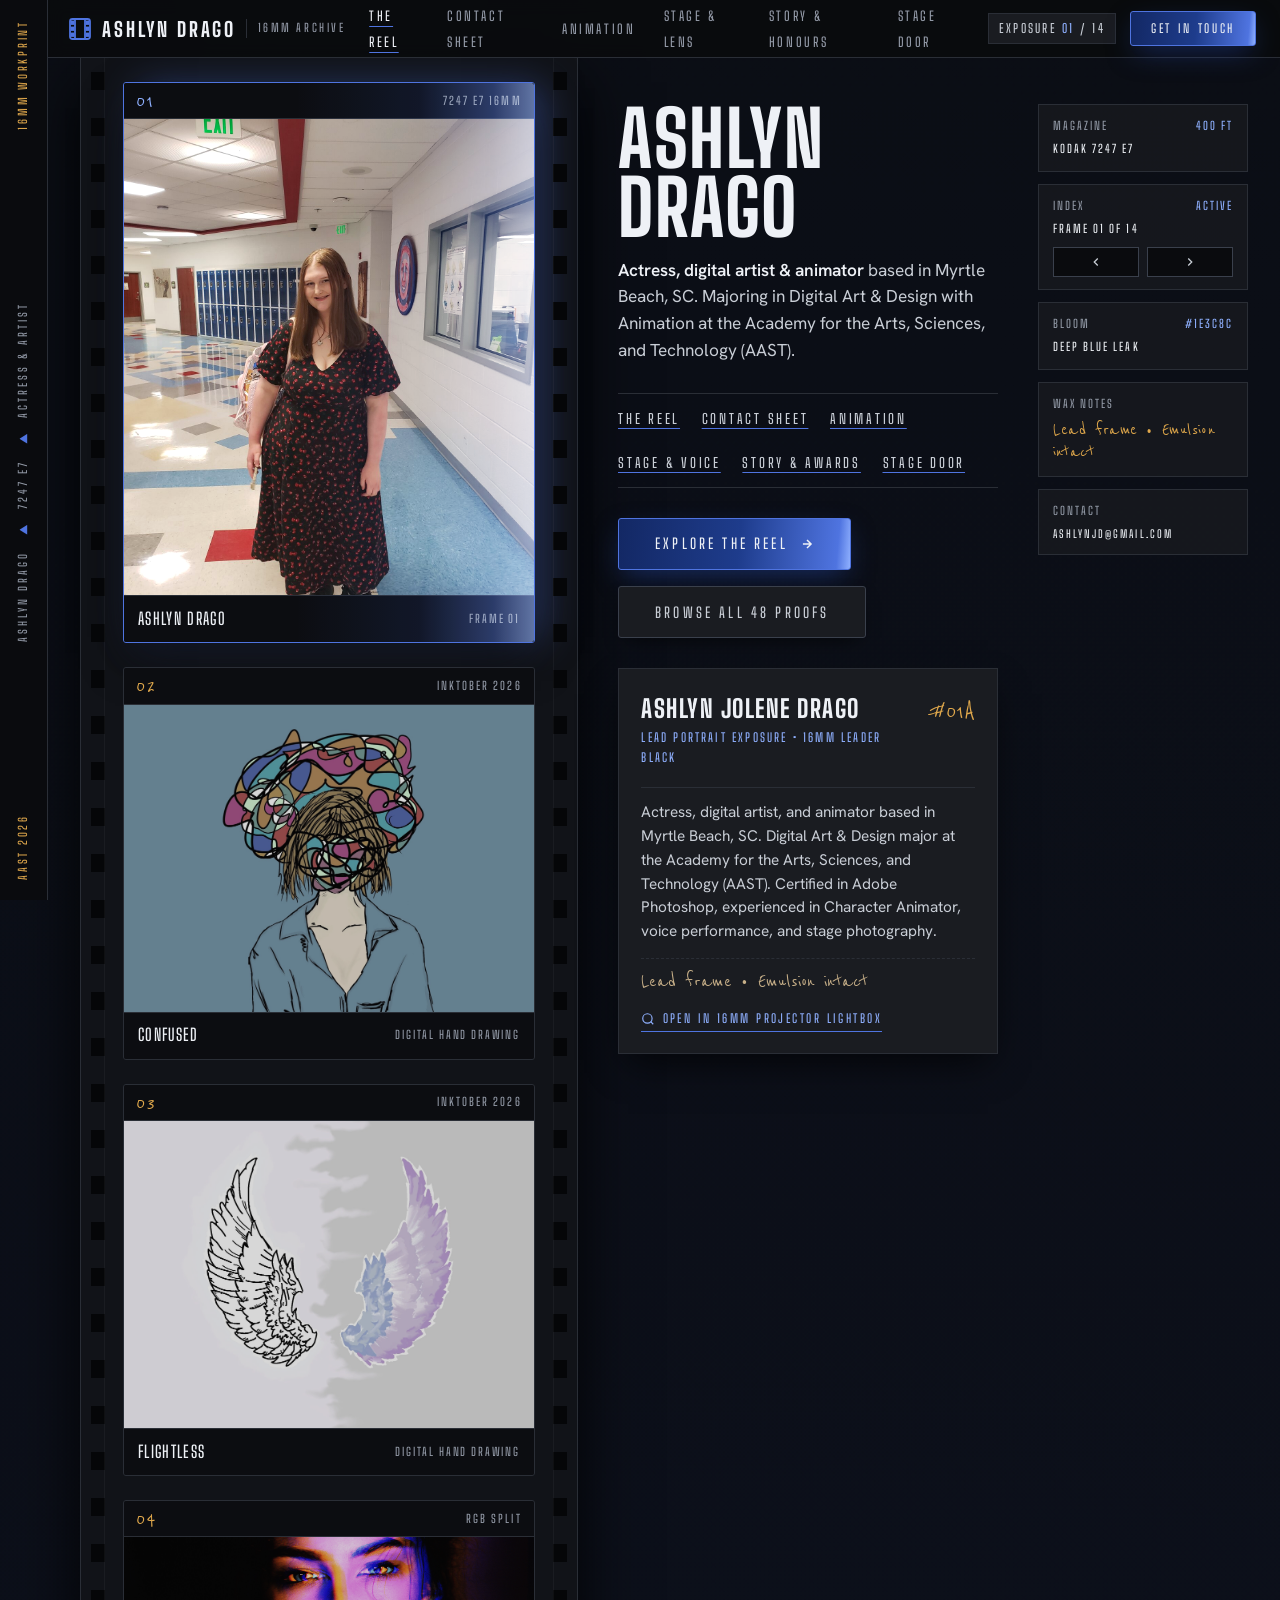
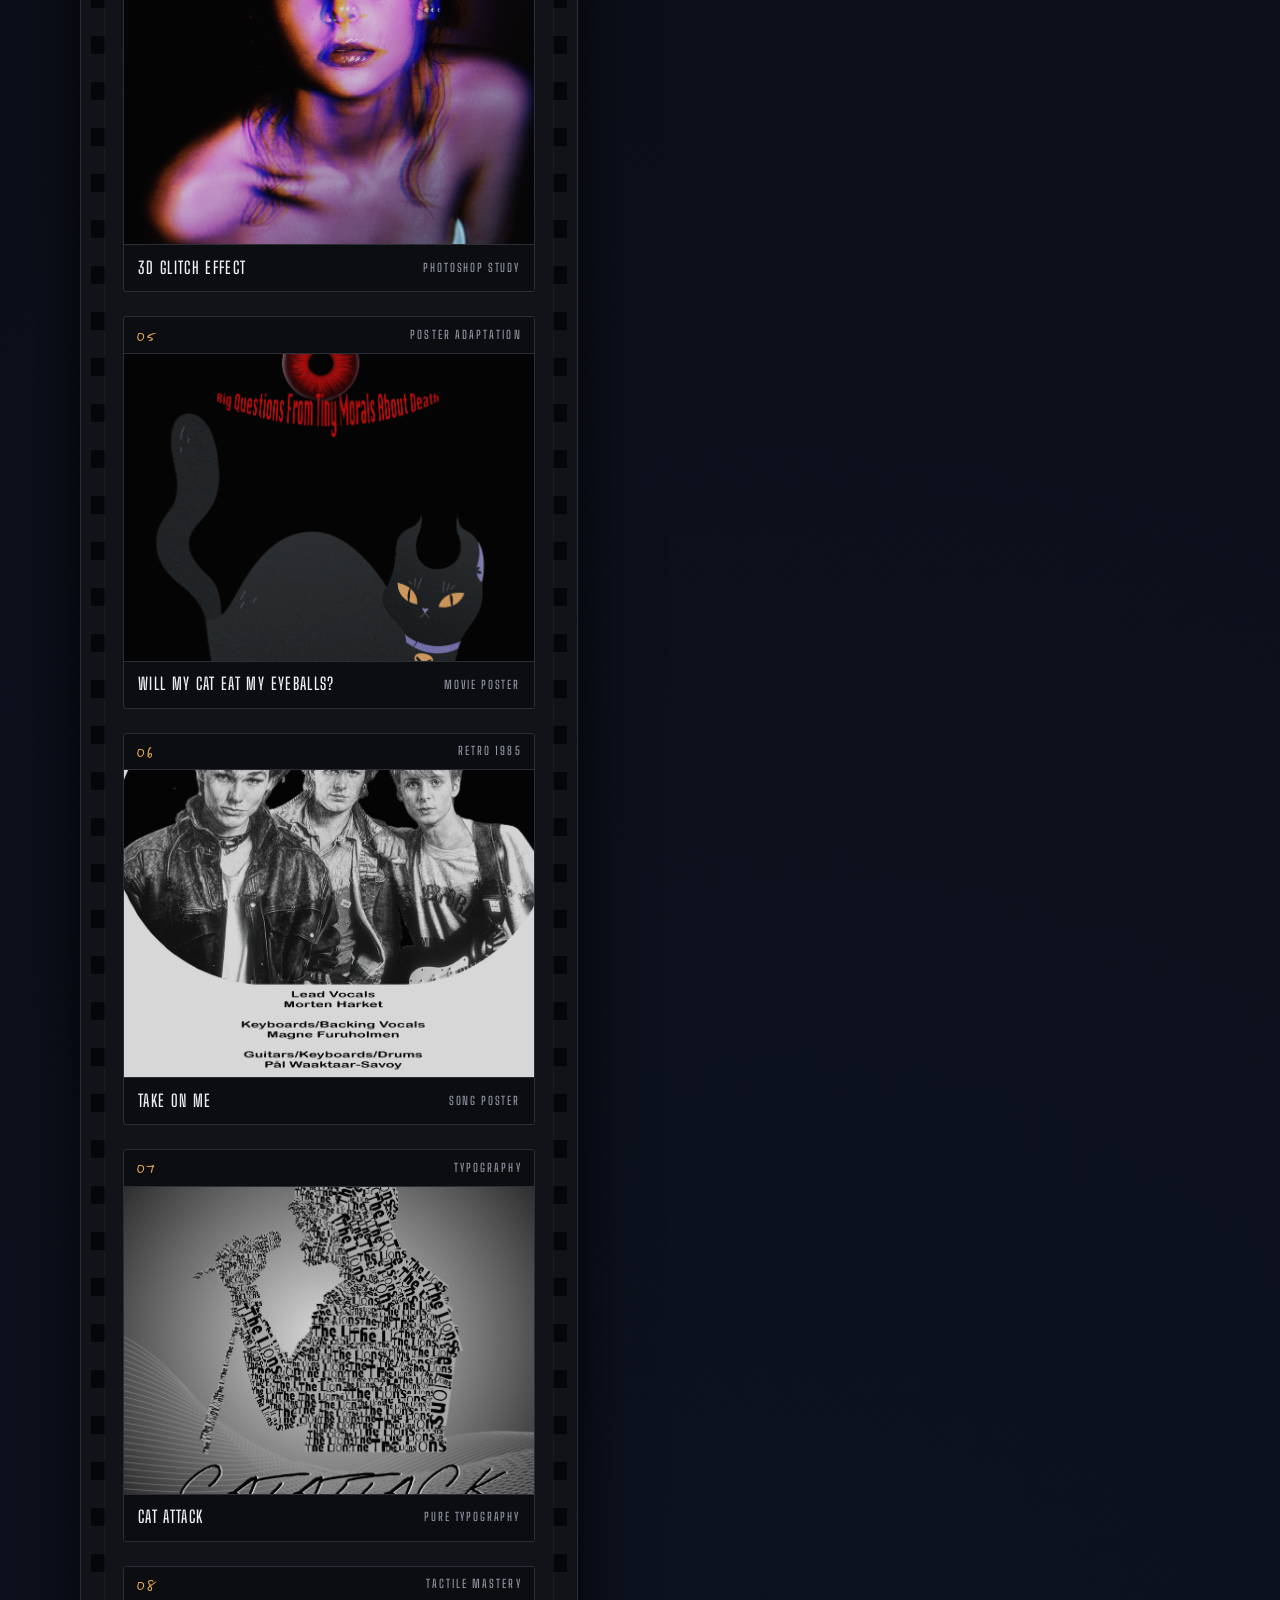
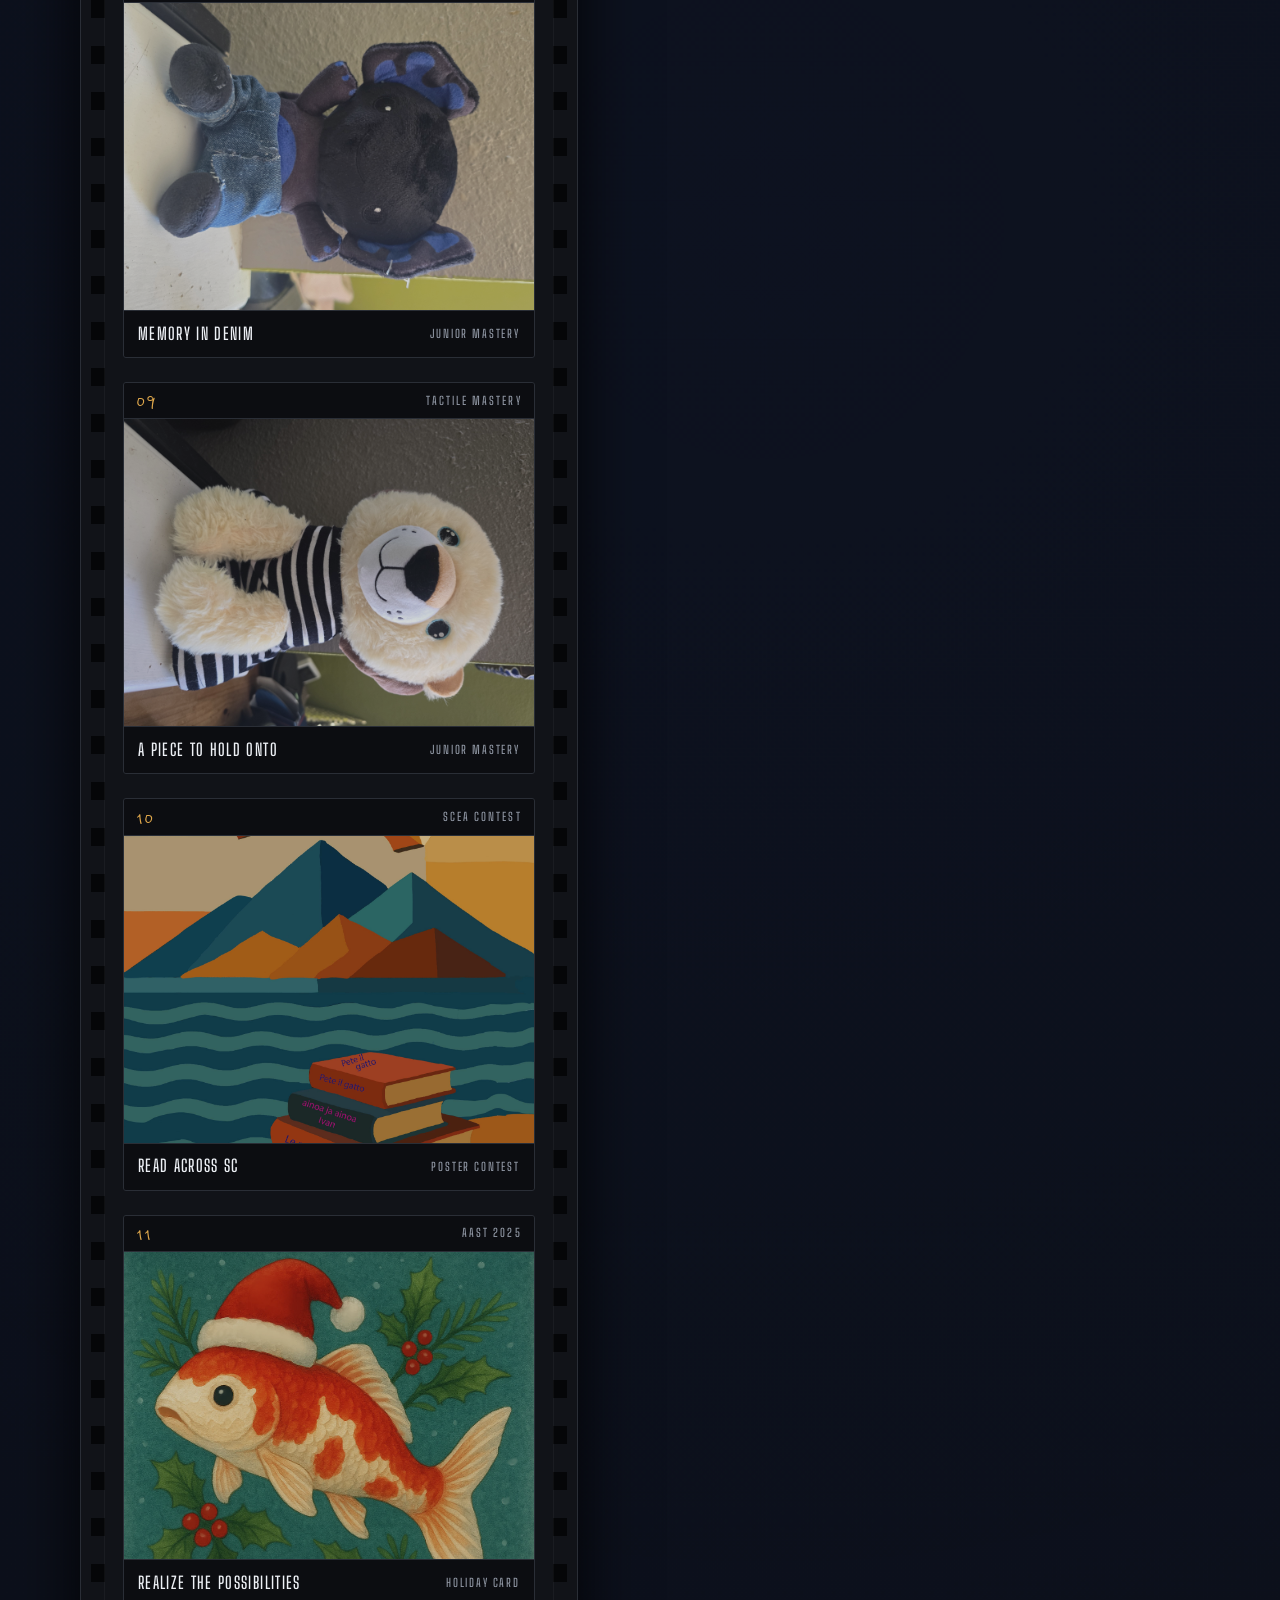
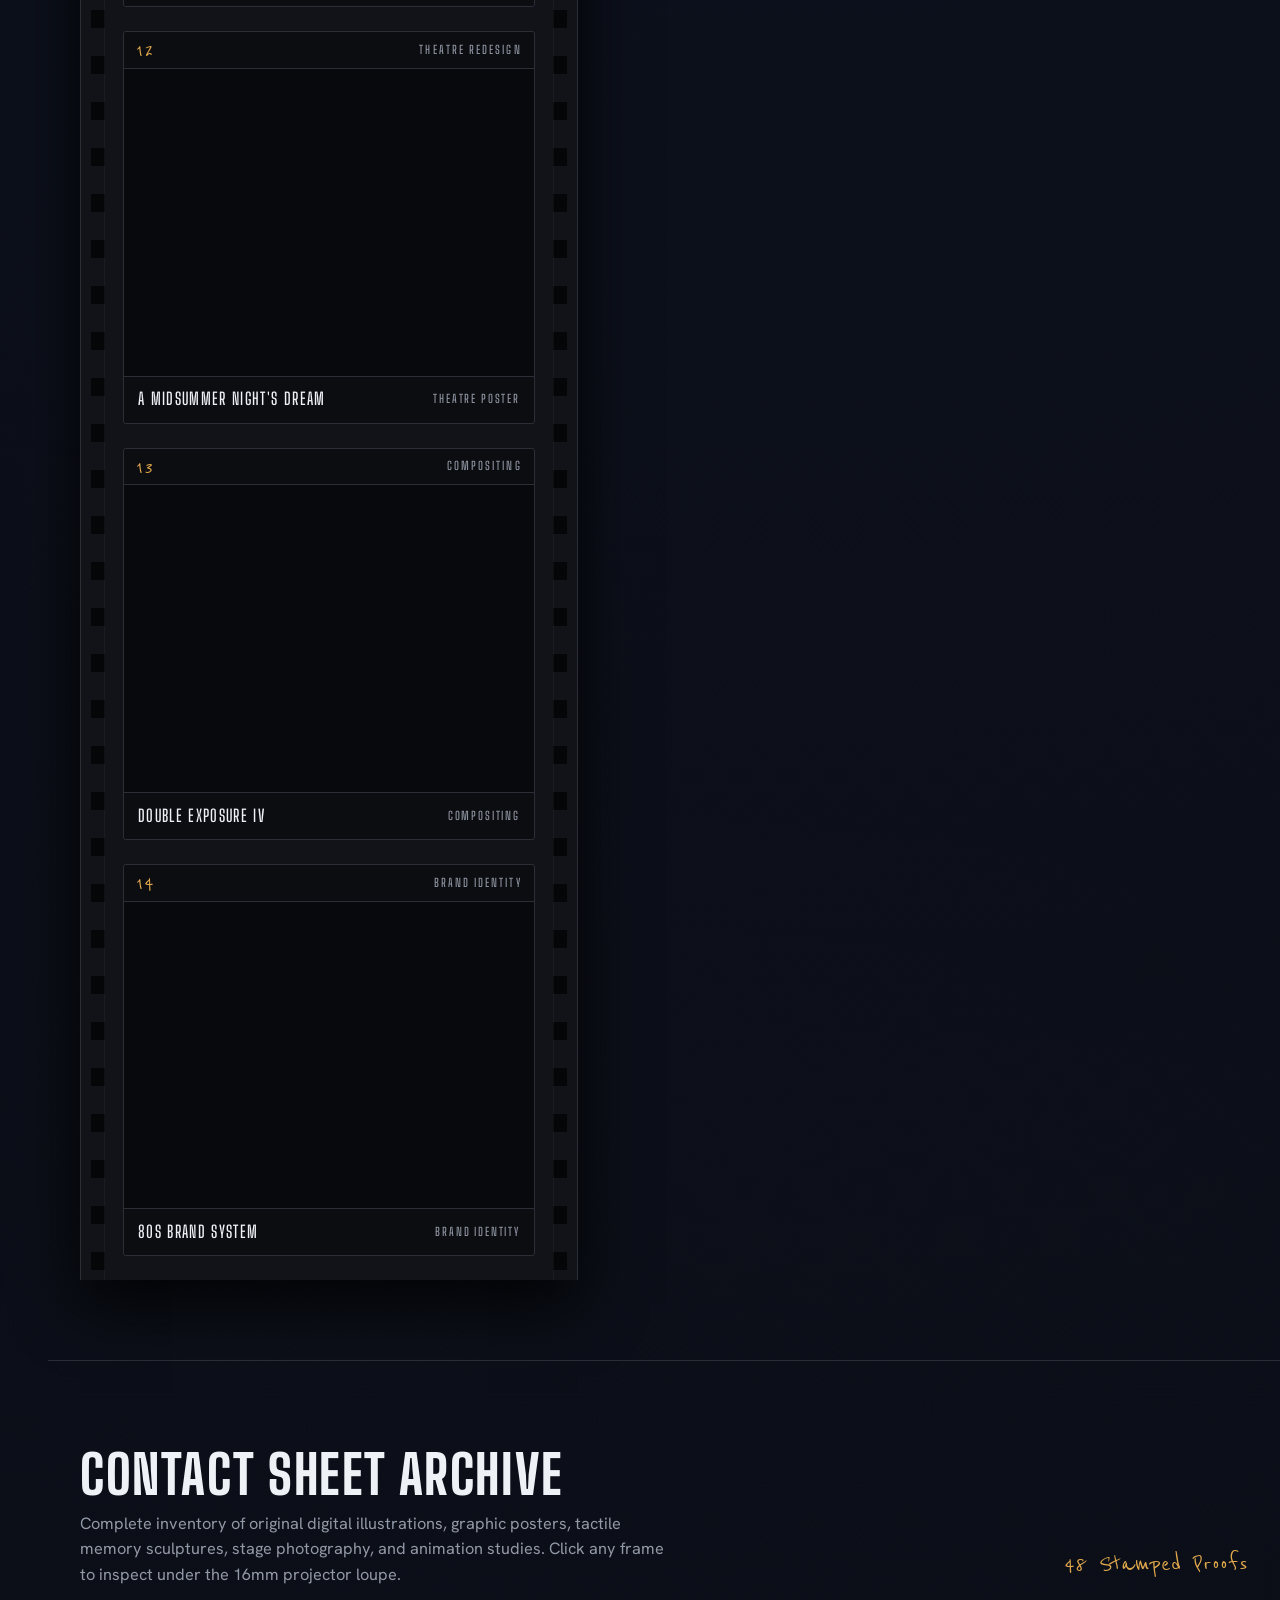
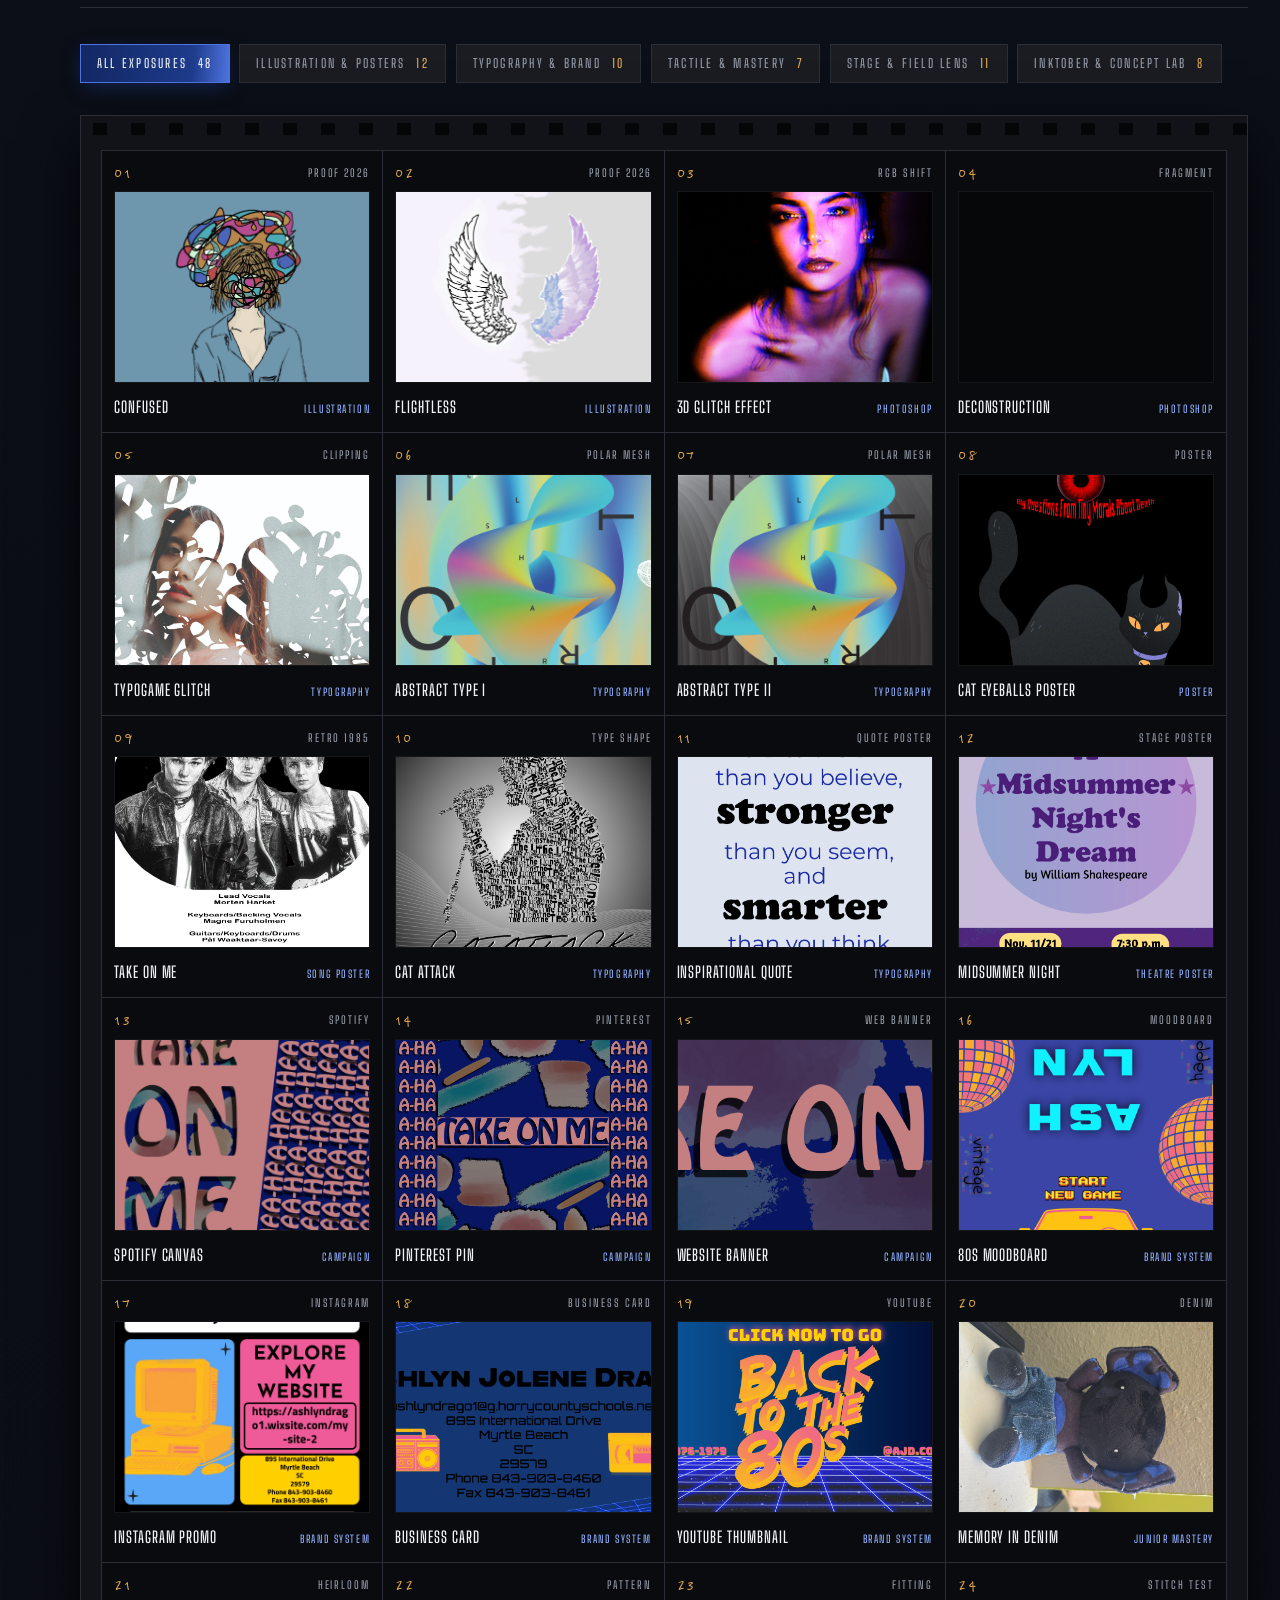
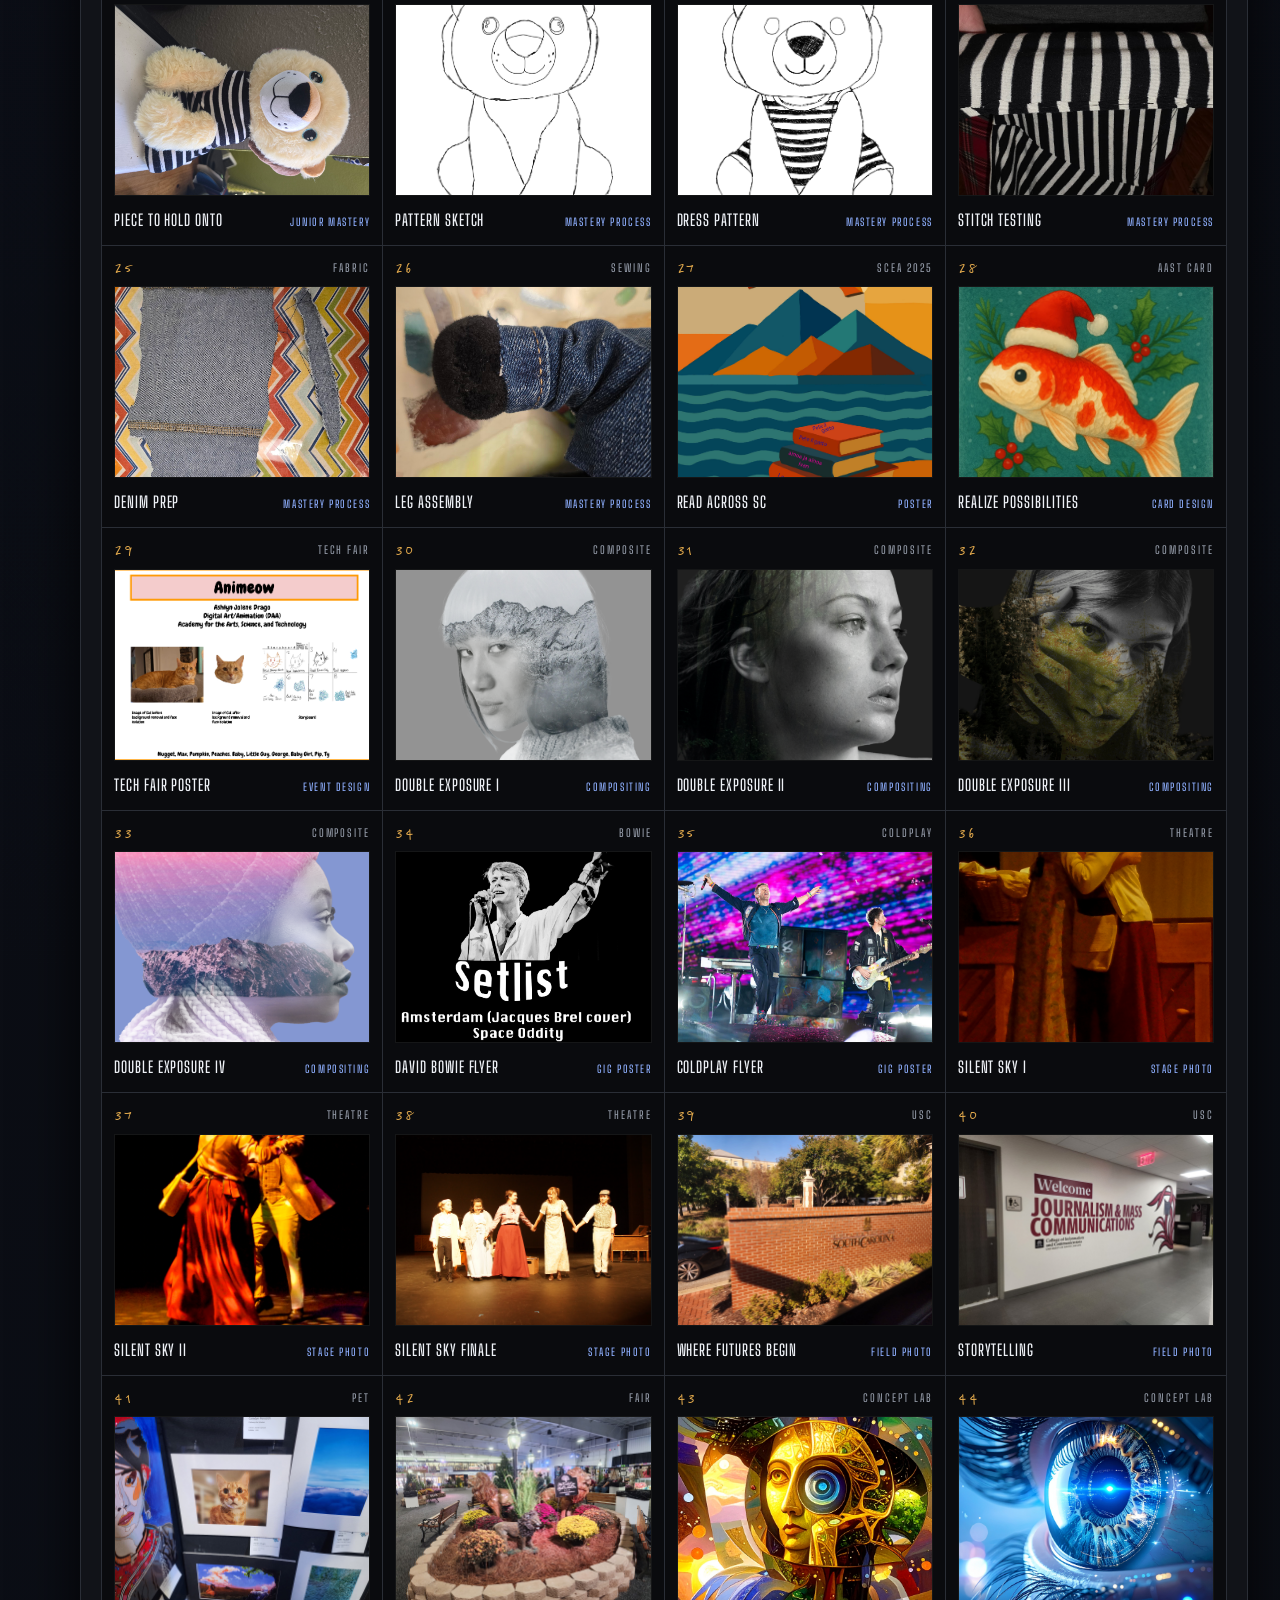
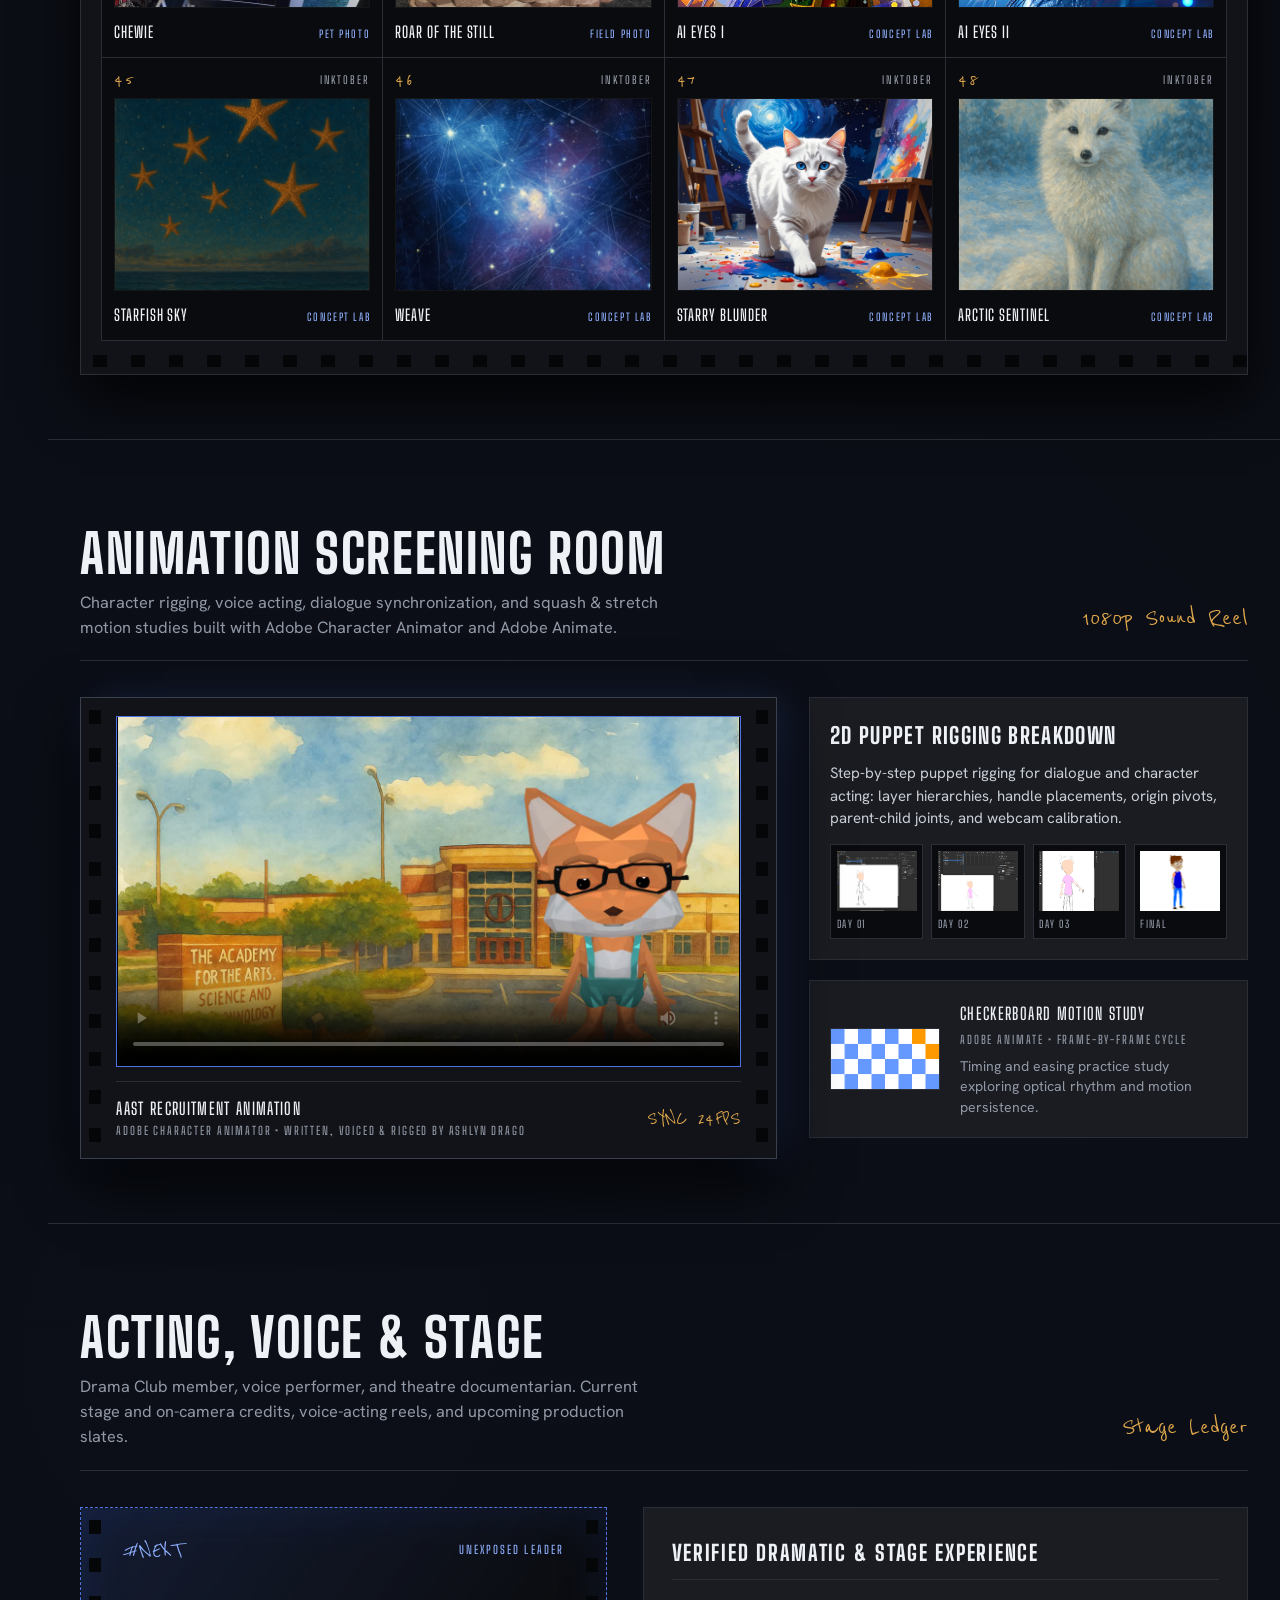
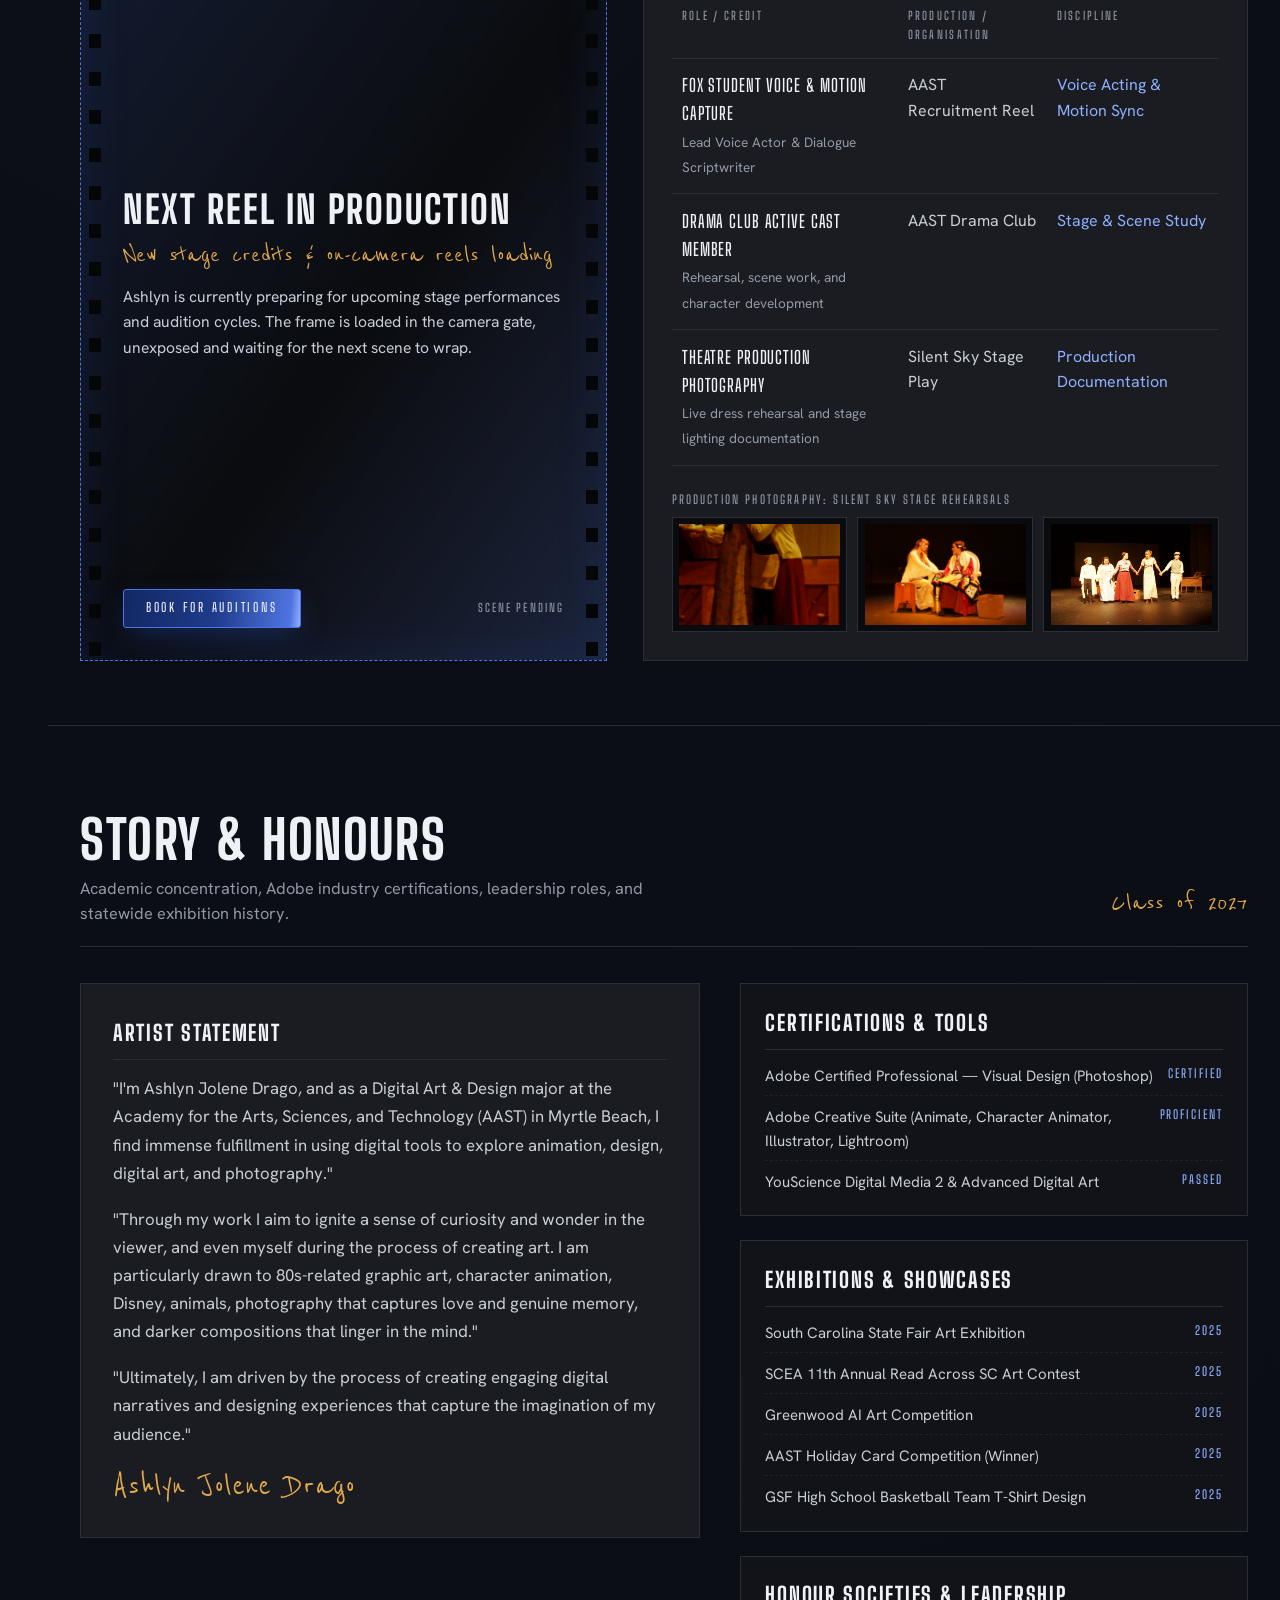
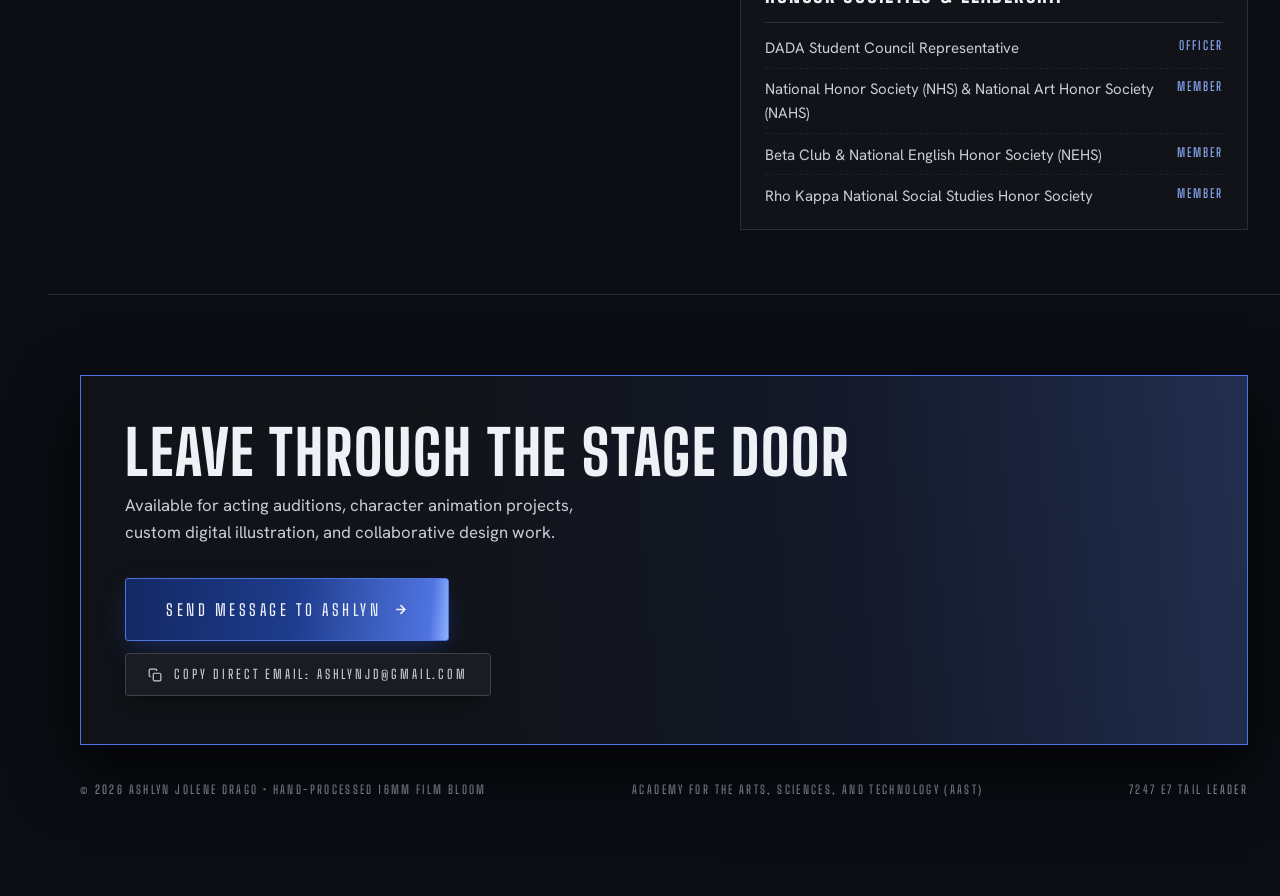
==== index.html @ b69bfaf8 "feat: complete 16mm hand-processed portfolio for Ashlyn Drago with all original artwork" ====
<!DOCTYPE html>
<html lang="en">
<head>
  <meta charset="UTF-8">
  <meta name="viewport" content="width=device-width, initial-scale=1.0">
  <title>Ashlyn Drago — Actress & Digital Artist</title>
  <meta name="description" content="Official portfolio of Ashlyn Jolene Drago: Actress, digital artist, and animator based in Myrtle Beach, SC. Featuring 16mm hand-processed workprint, original illustrations, graphic design, and animation reels.">
  <link rel="stylesheet" href="styles.css">
</head>
<body>
  <!-- Fixed Left Stamped Edge-Code Rail -->
  <aside class="edge-code-rail" aria-hidden="true">
    <div class="edge-code-mark">16MM WORKPRINT</div>
    <div class="edge-code-stream">
      <span>ASHLYN DRAGO</span>
      <svg class="edge-code-triangle" viewBox="0 0 8 10" fill="currentColor"><polygon points="0,0 8,5 0,10"/></svg>
      <span>7247 E7</span>
      <svg class="edge-code-triangle" viewBox="0 0 8 10" fill="currentColor"><polygon points="0,0 8,5 0,10"/></svg>
      <span>ACTRESS & ARTIST</span>
    </div>
    <div class="edge-code-mark">AAST 2026</div>
  </aside>

  <!-- Sticky Top Film Leader Bar -->
  <header class="top-leader">
    <a href="#reel" class="brand-stamp">
      <svg class="brand-stamp-icon" viewBox="0 0 24 24" fill="none" stroke="currentColor" stroke-width="1.8">
        <rect x="2" y="2" width="20" height="20" rx="2.5"></rect>
        <line x1="7" y1="2" x2="7" y2="22"></line>
        <line x1="17" y1="2" x2="17" y2="22"></line>
        <rect x="3.5" y="4.5" width="2" height="2.5" fill="currentColor"></rect>
        <rect x="3.5" y="10.5" width="2" height="2.5" fill="currentColor"></rect>
        <rect x="3.5" y="16.5" width="2" height="2.5" fill="currentColor"></rect>
        <rect x="18.5" y="4.5" width="2" height="2.5" fill="currentColor"></rect>
        <rect x="18.5" y="10.5" width="2" height="2.5" fill="currentColor"></rect>
        <rect x="18.5" y="16.5" width="2" height="2.5" fill="currentColor"></rect>
      </svg>
      <span class="brand-stamp-text">ASHLYN DRAGO</span>
      <span class="brand-stamp-sub">16MM ARCHIVE</span>
    </a>

    <nav aria-label="Workprint Navigation">
      <ul class="leader-nav">
        <li><a href="#reel" class="is-current">The Reel</a></li>
        <li><a href="#contact-sheet">Contact Sheet</a></li>
        <li><a href="#animation">Animation</a></li>
        <li><a href="#acting">Stage & Lens</a></li>
        <li><a href="#about">Story & Honours</a></li>
        <li><a href="#stage-door">Stage Door</a></li>
      </ul>
    </nav>

    <div class="leader-counter-cluster">
      <div class="live-frame-readout">
        EXPOSURE <strong id="live-frame-num">01</strong> / <span id="live-frame-total">14</span>
      </div>
      <a href="#stage-door" class="strip-btn" style="padding: 0.45rem 1.25rem; font-size: 0.76rem;">Get in touch</a>
    </div>
  </header>

  <main class="workprint-shell">
    <!-- SECTION 1: THE REEL (First Viewport & Continuous Vertical 16mm Film Strip) -->
    <section id="reel" class="reel-stage" aria-label="The Reel: Vertical 16mm Film Strip">
      <!-- 16mm Film Strip Column (Continuous Vertical Sprocket Strip) -->
      <div class="film-strip-column">
        <!-- FRAME 01: Hero Portrait (Ashlyn Jolene Drago) -->
        <article class="film-frame is-active film-frame--portrait" data-frame-index="0" data-lightbox-item
          data-frame-code="#01A"
          data-title="Ashlyn Jolene Drago"
          data-medium="Lead Portrait Exposure • 16mm Leader Black"
          data-story="Actress, digital artist, and animator based in Myrtle Beach, SC. Digital Art & Design major at the Academy for the Arts, Sciences, and Technology (AAST). Certified in Adobe Photoshop, experienced in Character Animator, voice performance, and stage photography."
          data-wax="Lead frame • Emulsion intact"
          data-full-src="assets/img/ashlyn.jpg"
          tabindex="0" role="button" aria-label="Open Frame 01: Ashlyn Jolene Drago portrait in projector gate">
          <div class="frame-rebate-top">
            <span class="frame-wax-num">01</span>
            <span class="frame-edge-stock">7247 E7 16MM</span>
          </div>
          <div class="frame-window">
            <img src="assets/img/ashlyn.jpg" alt="Portrait photograph of Ashlyn Jolene Drago">
          </div>
          <div class="frame-rebate-bottom">
            <span class="frame-caption-title">Ashlyn Drago</span>
            <span class="frame-caption-medium">Frame 01</span>
          </div>
        </article>

        <!-- FRAME 02: Confused (Inktober 2026 Original Hand-Drawn Digital Illustration) -->
        <article class="film-frame" data-frame-index="1" data-lightbox-item
          data-frame-code="#02A"
          data-title="Confused"
          data-medium="Digital Illustration • Procreate & Photoshop • 2026"
          data-story="Original hand-drawn digital illustration created for Inktober. A tangled crown of electric scribble and saturated color exploding from the mind against deep twilight cobalt. Signed 'Ashlyn 2026'."
          data-wax="Original hand-drawn work • signed 'Ashlyn 2026'"
          data-full-src="assets/work/confused.jpg"
          tabindex="0" role="button" aria-label="Open Frame 02: Confused digital illustration">
          <div class="frame-rebate-top">
            <span class="frame-wax-num">02</span>
            <span class="frame-edge-stock">INKTOBER 2026</span>
          </div>
          <div class="frame-window">
            <img src="assets/work/confused.jpg" alt="Confused: Hand-drawn digital illustration of a figure with electric tangled mind scribbles signed Ashlyn 2026" loading="lazy">
          </div>
          <div class="frame-rebate-bottom">
            <span class="frame-caption-title">Confused</span>
            <span class="frame-caption-medium">Digital Hand Drawing</span>
          </div>
        </article>

        <!-- FRAME 03: Flightless (Inktober 2026 Original Hand-Drawn Digital Illustration) -->
        <article class="film-frame" data-frame-index="2" data-lightbox-item
          data-frame-code="#03A"
          data-title="Flightless"
          data-medium="Digital Illustration • Symmetrical Ink & Wash • 2026"
          data-story="A pair of wings suspended in smoke: one rendered in crisp skeletal ink line-art, the other blooming in feathered purples and blues. Signed 'Ashlyn 2026'."
          data-wax="Original hand-drawn work • Dual wing study"
          data-full-src="assets/work/flightless.jpg"
          tabindex="0" role="button" aria-label="Open Frame 03: Flightless digital illustration">
          <div class="frame-rebate-top">
            <span class="frame-wax-num">03</span>
            <span class="frame-edge-stock">INKTOBER 2026</span>
          </div>
          <div class="frame-window">
            <img src="assets/work/flightless.jpg" alt="Flightless: Dual wing illustration one in black ink line art and one painted purple and blue signed Ashlyn 2026" loading="lazy">
          </div>
          <div class="frame-rebate-bottom">
            <span class="frame-caption-title">Flightless</span>
            <span class="frame-caption-medium">Digital Hand Drawing</span>
          </div>
        </article>

        <!-- FRAME 04: 3D Glitch Effect -->
        <article class="film-frame" data-frame-index="3" data-lightbox-item
          data-frame-code="#04A"
          data-title="3D Glitch Effect"
          data-medium="Adobe Photoshop • Channel Displacement & Lighten Blend"
          data-story="RGB color channel displacement study. Pure hue/saturation splits (red, blue, and yellow) shifted across lightened blend modes with bottom gradient bleed for analog CRT chromatic aberration."
          data-wax="Mastery study • RGB channel split"
          data-full-src="assets/work/3d-glitch-effect.jpg"
          tabindex="0" role="button" aria-label="Open Frame 04: 3D Glitch Effect">
          <div class="frame-rebate-top">
            <span class="frame-wax-num">04</span>
            <span class="frame-edge-stock">RGB SPLIT</span>
          </div>
          <div class="frame-window">
            <img src="assets/work/3d-glitch-effect.jpg" alt="3D Glitch Effect Photoshop digital art" loading="lazy">
          </div>
          <div class="frame-rebate-bottom">
            <span class="frame-caption-title">3D Glitch Effect</span>
            <span class="frame-caption-medium">Photoshop Study</span>
          </div>
        </article>

        <!-- FRAME 05: Will My Cat Eat My Eyeballs? -->
        <article class="film-frame" data-frame-index="4" data-lightbox-item
          data-frame-code="#05A"
          data-title="Will My Cat Eat My Eyeballs?"
          data-medium="Photoshop • Concept Movie Poster"
          data-story="Movie poster adaptation of the Caitlin Doughty mortuary science book. Curved eerie typography shaped into an eye socket with an ominous red iris at the focal center, using stark black and red tones."
          data-wax="Book adaptation poster • Curvilinear type eye"
          data-full-src="assets/work/will-my-cat-eat-my-eyeballs.jpg"
          tabindex="0" role="button" aria-label="Open Frame 05: Will My Cat Eat My Eyeballs movie poster">
          <div class="frame-rebate-top">
            <span class="frame-wax-num">05</span>
            <span class="frame-edge-stock">POSTER ADAPTATION</span>
          </div>
          <div class="frame-window">
            <img src="assets/work/will-my-cat-eat-my-eyeballs.jpg" alt="Will My Cat Eat My Eyeballs concept movie poster" loading="lazy">
          </div>
          <div class="frame-rebate-bottom">
            <span class="frame-caption-title">Will My Cat Eat My Eyeballs?</span>
            <span class="frame-caption-medium">Movie Poster</span>
          </div>
        </article>

        <!-- FRAME 06: Take On Me (1985 Retro Song Poster) -->
        <article class="film-frame" data-frame-index="5" data-lightbox-item
          data-frame-code="#06A"
          data-title="Take On Me (A-ha, 1985)"
          data-medium="Photoshop • Retro Music Poster Campaign"
          data-story="Inspired by the iconic rotoscoped music video. Blends half-real half-sketch rotoscoping with 80s typography, full track credentials, and geometric oval masking."
          data-wax="80s music campaign • Rotoscope tribute"
          data-full-src="assets/work/take-on-me-poster.jpg"
          tabindex="0" role="button" aria-label="Open Frame 06: Take On Me song poster">
          <div class="frame-rebate-top">
            <span class="frame-wax-num">06</span>
            <span class="frame-edge-stock">RETRO 1985</span>
          </div>
          <div class="frame-window">
            <img src="assets/work/take-on-me-poster.jpg" alt="Take On Me retro song poster with A-ha credentials" loading="lazy">
          </div>
          <div class="frame-rebate-bottom">
            <span class="frame-caption-title">Take On Me</span>
            <span class="frame-caption-medium">Song Poster</span>
          </div>
        </article>

        <!-- FRAME 07: Cat Attack by The Lions (Pure Typography) -->
        <article class="film-frame" data-frame-index="6" data-lightbox-item
          data-frame-code="#07A"
          data-title="Cat Attack by The Lions"
          data-medium="Illustrator & Photoshop • Typographic Image Construction"
          data-story="A music single thumbnail built entirely from words. Repeating 'LION' words angled and scaled to form the feline silhouette, paired with scratch-mark title lettering and wave energy lines."
          data-wax="Pure typography • Made from repeating wordforms"
          data-full-src="assets/work/cat-attack-typography.png"
          tabindex="0" role="button" aria-label="Open Frame 07: Cat Attack typography artwork">
          <div class="frame-rebate-top">
            <span class="frame-wax-num">07</span>
            <span class="frame-edge-stock">TYPOGRAPHY</span>
          </div>
          <div class="frame-window">
            <img src="assets/work/cat-attack-typography.png" alt="Cat Attack by The Lions typography single artwork" loading="lazy">
          </div>
          <div class="frame-rebate-bottom">
            <span class="frame-caption-title">Cat Attack</span>
            <span class="frame-caption-medium">Pure Typography</span>
          </div>
        </article>

        <!-- FRAME 08: Memory in Denim (Mastery Fiber Sculpture) -->
        <article class="film-frame" data-frame-index="7" data-lightbox-item
          data-frame-code="#08A"
          data-title="Memory in Denim"
          data-medium="Junior Mastery • Recycled Denim Plush Sculpture"
          data-story="Hand-sewn plushie crafted from worn denim. Explores the tactile weight of clothing as tangible memory containers — jeans as a universal fabric that carries personal history and physical wear."
          data-wax="Junior Mastery • Hand-sewn denim plush sculpture"
          data-full-src="assets/work/memory-in-denim.jpg"
          tabindex="0" role="button" aria-label="Open Frame 08: Memory in Denim sculpture">
          <div class="frame-rebate-top">
            <span class="frame-wax-num">08</span>
            <span class="frame-edge-stock">TACTILE MASTERY</span>
          </div>
          <div class="frame-window">
            <img src="assets/work/memory-in-denim.jpg" alt="Memory in Denim: Hand-sewn denim plush sculpture" loading="lazy">
          </div>
          <div class="frame-rebate-bottom">
            <span class="frame-caption-title">Memory in Denim</span>
            <span class="frame-caption-medium">Junior Mastery</span>
          </div>
        </article>

        <!-- FRAME 09: A Piece to Hold Onto (Mastery Fiber Sculpture) -->
        <article class="film-frame" data-frame-index="8" data-lightbox-item
          data-frame-code="#09A"
          data-title="A Piece to Hold Onto"
          data-medium="Junior Mastery • Striped Dress Fabric & Plushie"
          data-story="Inspired by her mom and her favorite striped dress worn on family vacations and dinners. Hand-stitched to transform cherished family fabric into an enduring tangible keepsake."
          data-wax="Family keepsake • Mom's striped dress fabric"
          data-full-src="assets/work/a-piece-to-hold-onto.jpg"
          tabindex="0" role="button" aria-label="Open Frame 09: A Piece to Hold Onto sculpture">
          <div class="frame-rebate-top">
            <span class="frame-wax-num">09</span>
            <span class="frame-edge-stock">TACTILE MASTERY</span>
          </div>
          <div class="frame-window">
            <img src="assets/work/a-piece-to-hold-onto.jpg" alt="A Piece to Hold Onto: Plush sculpture wearing mom's striped dress fabric" loading="lazy">
          </div>
          <div class="frame-rebate-bottom">
            <span class="frame-caption-title">A Piece to Hold Onto</span>
            <span class="frame-caption-medium">Junior Mastery</span>
          </div>
        </article>

        <!-- FRAME 10: From the Mountains to the Sea (Read Across SC Contest) -->
        <article class="film-frame" data-frame-index="9" data-lightbox-item
          data-frame-code="#10A"
          data-title="From the Mountains to the Sea, Read with Me"
          data-medium="Photoshop • SCEA 11th Annual Art Contest Entry"
          data-story="Contest entry for the South Carolina Education Association promoting statewide literacy. Integrates the Blue Ridge mountains and coastal Atlantic waters circling a central sun, bound by multilingual book titles."
          data-wax="Statewide competition • SCEA 11th Annual Art Contest"
          data-full-src="assets/work/read-across-sc-poster.jpg"
          tabindex="0" role="button" aria-label="Open Frame 10: SCEA Read Across South Carolina poster">
          <div class="frame-rebate-top">
            <span class="frame-wax-num">10</span>
            <span class="frame-edge-stock">SCEA CONTEST</span>
          </div>
          <div class="frame-window">
            <img src="assets/work/read-across-sc-poster.jpg" alt="From the Mountains to the Sea Read Across SC contest poster" loading="lazy">
          </div>
          <div class="frame-rebate-bottom">
            <span class="frame-caption-title">Read Across SC</span>
            <span class="frame-caption-medium">Poster Contest</span>
          </div>
        </article>

        <!-- FRAME 11: Realize the Possibilities (AAST Holiday Card Winner) -->
        <article class="film-frame" data-frame-index="10" data-lightbox-item
          data-frame-code="#11A"
          data-title="Realize the Possibilities"
          data-medium="Digital Illustration • 2025 AAST Holiday Card Competition"
          data-story="Designed around the AAST school motto. Features seven stylized pine fronds representing each academic major at AAST, with a flowing koi fish symbolizing the student body united in harmony."
          data-wax="School competition • 7 academic majors represented"
          data-full-src="assets/work/realize-the-possibilities-card.jpg"
          tabindex="0" role="button" aria-label="Open Frame 11: AAST Holiday Card">
          <div class="frame-rebate-top">
            <span class="frame-wax-num">11</span>
            <span class="frame-edge-stock">AAST 2025</span>
          </div>
          <div class="frame-window">
            <img src="assets/work/realize-the-possibilities-card.jpg" alt="Realize the Possibilities AAST holiday card design" loading="lazy">
          </div>
          <div class="frame-rebate-bottom">
            <span class="frame-caption-title">Realize the Possibilities</span>
            <span class="frame-caption-medium">Holiday Card</span>
          </div>
        </article>

        <!-- FRAME 12: A Midsummer Night's Dream (Theatre Poster Redesign) -->
        <article class="film-frame" data-frame-index="11" data-lightbox-item
          data-frame-code="#12A"
          data-title="A Midsummer Night's Dream"
          data-medium="Photoshop & Illustrator • Theatrical Poster Redesign"
          data-story="Full redesign of Shakespeare's stage play billing. Rebuilt cluttered visual hierarchy into a clean nocturnal palette of twilight purple, celestial yellow moon circles, and balanced Cooper Std and Amaranth type hierarchy."
          data-wax="Theatrical redesign • Moon circle typography"
          data-full-src="assets/work/midsummer-nights-dream.png"
          tabindex="0" role="button" aria-label="Open Frame 12: A Midsummer Night's Dream poster redesign">
          <div class="frame-rebate-top">
            <span class="frame-wax-num">12</span>
            <span class="frame-edge-stock">THEATRE REDESIGN</span>
          </div>
          <div class="frame-window">
            <img src="assets/work/midsummer-nights-dream.png" alt="A Midsummer Night's Dream theatrical poster redesign" loading="lazy">
          </div>
          <div class="frame-rebate-bottom">
            <span class="frame-caption-title">A Midsummer Night's Dream</span>
            <span class="frame-caption-medium">Theatre Poster</span>
          </div>
        </article>

        <!-- FRAME 13: Double Exposure Series -->
        <article class="film-frame" data-frame-index="12" data-lightbox-item
          data-frame-code="#13A"
          data-title="Double Exposure IV"
          data-medium="Photoshop • Portrait & Landscape Compositing"
          data-story="Part of a 4-part series blending high-contrast silhouette portraiture with expansive natural landscapes. Palette sampled directly from horizon light using custom eyedropper gradients."
          data-wax="Composite study • Eyedropper palette blend"
          data-full-src="assets/work/double-exposure-1.png"
          tabindex="0" role="button" aria-label="Open Frame 13: Double Exposure study">
          <div class="frame-rebate-top">
            <span class="frame-wax-num">13</span>
            <span class="frame-edge-stock">COMPOSITING</span>
          </div>
          <div class="frame-window">
            <img src="assets/work/double-exposure-1.png" alt="Double exposure portrait and landscape composite" loading="lazy">
          </div>
          <div class="frame-rebate-bottom">
            <span class="frame-caption-title">Double Exposure IV</span>
            <span class="frame-caption-medium">Compositing</span>
          </div>
        </article>

        <!-- FRAME 14: 80s Personal Brand System -->
        <article class="film-frame" data-frame-index="13" data-lightbox-item
          data-frame-code="#14A"
          data-title="80s Personal Brand System"
          data-medium="Adobe Illustrator & Express • Comprehensive Brand System"
          data-story="A complete identity system drawing on 1980s color palettes, funky bold typefaces, and geometric grids. Spans a moodboard infographic, promotional graphics, business cards, and video thumbnails."
          data-wax="Brand system • Moodboard & marketing suite"
          data-full-src="assets/work/80s-brand-moodboard.png"
          tabindex="0" role="button" aria-label="Open Frame 14: 80s brand system">
          <div class="frame-rebate-top">
            <span class="frame-wax-num">14</span>
            <span class="frame-edge-stock">BRAND IDENTITY</span>
          </div>
          <div class="frame-window">
            <img src="assets/work/80s-brand-moodboard.png" alt="80s Personal Brand System moodboard and infographic" loading="lazy">
          </div>
          <div class="frame-rebate-bottom">
            <span class="frame-caption-title">80s Brand System</span>
            <span class="frame-caption-medium">Brand Identity</span>
          </div>
        </article>
      </div>

      <!-- Center-Right Column: Sticky Editorial Slate & Live Dossier -->
      <aside class="editorial-slate-column">
        <div>
          <h1 class="hero-display-title">Ashlyn Drago</h1>
          <p class="hero-intro-lead">
            <strong>Actress, digital artist & animator</strong> based in Myrtle Beach, SC. Majoring in Digital Art & Design with Animation at the Academy for the Arts, Sciences, and Technology (AAST).
          </p>
        </div>

        <nav class="slate-inline-nav" aria-label="Reel Quick Navigation">
          <a href="#reel">The Reel</a>
          <a href="#contact-sheet">Contact Sheet</a>
          <a href="#animation">Animation</a>
          <a href="#acting">Stage & Voice</a>
          <a href="#about">Story & Awards</a>
          <a href="#stage-door">Stage Door</a>
        </nav>

        <div class="hero-cta-row">
          <a href="#reel" class="strip-btn">
            <span>Explore the Reel</span>
            <svg width="14" height="14" viewBox="0 0 24 24" fill="none" stroke="currentColor" stroke-width="2.5"><path d="M5 12h14M12 5l7 7-7 7"/></svg>
          </a>
          <a href="#contact-sheet" class="strip-btn strip-btn--secondary">Browse All 48 Proofs</a>
        </div>

        <!-- Sticky Active-Frame Dossier Box -->
        <section class="active-frame-dossier" aria-label="Active Frame Dossier" aria-live="polite">
          <div class="dossier-header-row">
            <div>
              <div id="dossier-title" class="dossier-frame-title">Ashlyn Jolene Drago</div>
              <div id="dossier-meta" class="dossier-meta-line">Lead Portrait Exposure • 16mm Leader Black</div>
            </div>
            <div id="dossier-wax-badge" class="dossier-wax-badge">#01A</div>
          </div>
          <p id="dossier-story" class="dossier-story">
            Actress, digital artist, and animator based in Myrtle Beach, SC. Digital Art & Design major at the Academy for the Arts, Sciences, and Technology (AAST). Certified in Adobe Photoshop, experienced in Character Animator, voice performance, and stage photography.
          </p>
          <div id="dossier-wax-margin" class="dossier-wax-margin">
            Lead frame • Emulsion intact
          </div>
          <button id="dossier-loupe-btn" type="button" class="dossier-loupe-trigger">
            <svg width="14" height="14" viewBox="0 0 24 24" fill="none" stroke="currentColor" stroke-width="2"><circle cx="11" cy="11" r="8"></circle><line x1="21" y1="21" x2="16.65" y2="16.65"></line></svg>
            <span>Open in 16mm Projector Lightbox</span>
          </button>
        </section>
      </aside>

      <!-- Far-Right Telemetry Dock (16mm Camera / Film Reader Module) -->
      <aside class="telemetry-dock" aria-label="Camera Telemetry Dock">
        <div class="dock-module">
          <div class="dock-module-row">
            <span>MAGAZINE</span>
            <span class="dock-module-accent">400 FT</span>
          </div>
          <div class="dock-module-value">KODAK 7247 E7</div>
        </div>

        <div class="dock-module">
          <div class="dock-module-row">
            <span>INDEX</span>
            <span class="dock-module-accent">ACTIVE</span>
          </div>
          <div id="dock-frame-counter" class="dock-module-value tabular">FRAME 01 OF 14</div>
          <div class="dock-stepper">
            <button id="dock-prev-btn" type="button" class="dock-step-btn" aria-label="Step to previous frame">
              <svg width="14" height="14" viewBox="0 0 24 24" fill="none" stroke="currentColor" stroke-width="2.2"><path d="M15 18l-6-6 6-6"/></svg>
            </button>
            <button id="dock-next-btn" type="button" class="dock-step-btn" aria-label="Step to next frame">
              <svg width="14" height="14" viewBox="0 0 24 24" fill="none" stroke="currentColor" stroke-width="2.2"><path d="M9 18l6-6-6-6"/></svg>
            </button>
          </div>
        </div>

        <div class="dock-module">
          <div class="dock-module-row">
            <span>BLOOM</span>
            <span class="dock-module-accent">#1E3C8C</span>
          </div>
          <div class="dock-module-value">DEEP BLUE LEAK</div>
        </div>

        <div class="dock-module">
          <div class="dock-module-row">
            <span>WAX NOTES</span>
          </div>
          <div id="dock-event-note" class="dock-note-hand">Lead frame • Emulsion intact</div>
        </div>

        <div class="dock-module">
          <div class="dock-module-row">
            <span>CONTACT</span>
          </div>
          <div class="dock-module-value" style="font-size: 0.68rem; word-break: break-all;">ASHLYNJD@GMAIL.COM</div>
        </div>
      </aside>
    </section>

    <!-- SECTION 2: CONTACT SHEET ARCHIVE (Filterable Proofs) -->
    <section id="contact-sheet" class="reel-section" aria-label="Contact Sheet: Complete Work Archive">
      <div class="section-header-bar">
        <div>
          <h2 class="section-heading">Contact Sheet Archive</h2>
          <p class="section-subcopy">
            Complete inventory of original digital illustrations, graphic posters, tactile memory sculptures, stage photography, and animation studies. Click any frame to inspect under the 16mm projector loupe.
          </p>
        </div>
        <div class="section-wax-stamp">48 Stamped Proofs</div>
      </div>

      <!-- Category Filter Tabs -->
      <div class="contact-filter-bar" role="toolbar" aria-label="Filter contact sheet by discipline">
        <button type="button" class="filter-tab is-selected" data-filter="all" aria-pressed="true">
          All Exposures <span class="filter-count">48</span>
        </button>
        <button type="button" class="filter-tab" data-filter="illustration" aria-pressed="false">
          Illustration & Posters <span class="filter-count">12</span>
        </button>
        <button type="button" class="filter-tab" data-filter="typography" aria-pressed="false">
          Typography & Brand <span class="filter-count">10</span>
        </button>
        <button type="button" class="filter-tab" data-filter="tactile" aria-pressed="false">
          Tactile & Mastery <span class="filter-count">7</span>
        </button>
        <button type="button" class="filter-tab" data-filter="photography" aria-pressed="false">
          Stage & Field Lens <span class="filter-count">11</span>
        </button>
        <button type="button" class="filter-tab" data-filter="concept" aria-pressed="false">
          Inktober & Concept Lab <span class="filter-count">8</span>
        </button>
      </div>

      <!-- Proof Sheet Grid -->
      <div class="contact-proof-sheet">
        <div class="contact-strip-grid">
          <!-- 1. Confused -->
          <article class="proof-cell" data-category="illustration" data-lightbox-item
            data-frame-code="#P01"
            data-title="Confused"
            data-medium="Hand-Drawn Digital Illustration • 2026"
            data-story="Original Inktober artwork. Saturated electrical mind tangle exploring cognitive overload. Signed 'Ashlyn 2026'."
            data-wax="Inktober 2026 original • signed by Ashlyn"
            tabindex="0" role="button" aria-label="Proof P01: Confused">
            <div class="proof-cell-head">
              <span class="proof-cell-num">01</span>
              <span>PROOF 2026</span>
            </div>
            <div class="proof-thumb-wrap">
              <img src="assets/work/confused.jpg" alt="Confused: Hand-drawn digital illustration" loading="lazy">
            </div>
            <div class="proof-cell-foot">
              <span class="proof-title">Confused</span>
              <span class="proof-tag">Illustration</span>
            </div>
          </article>

          <!-- 2. Flightless -->
          <article class="proof-cell" data-category="illustration" data-lightbox-item
            data-frame-code="#P02"
            data-title="Flightless"
            data-medium="Hand-Drawn Digital Illustration • 2026"
            data-story="Dual wing comparison: clean black line-art vs. ethereal purple and cobalt feathering. Signed 'Ashlyn 2026'."
            data-wax="Inktober 2026 original • signed by Ashlyn"
            tabindex="0" role="button" aria-label="Proof P02: Flightless">
            <div class="proof-cell-head">
              <span class="proof-cell-num">02</span>
              <span>PROOF 2026</span>
            </div>
            <div class="proof-thumb-wrap">
              <img src="assets/work/flightless.jpg" alt="Flightless: Dual wing study" loading="lazy">
            </div>
            <div class="proof-cell-foot">
              <span class="proof-title">Flightless</span>
              <span class="proof-tag">Illustration</span>
            </div>
          </article>

          <!-- 3. 3D Glitch Effect -->
          <article class="proof-cell" data-category="illustration" data-lightbox-item
            data-frame-code="#P03"
            data-title="3D Glitch Effect"
            data-medium="Adobe Photoshop • Channel Shifting"
            data-story="RGB color mode lighten displacement with gradient overlay."
            data-wax="Skillshare Photoshop Final project"
            tabindex="0" role="button" aria-label="Proof P03: 3D Glitch Effect">
            <div class="proof-cell-head">
              <span class="proof-cell-num">03</span>
              <span>RGB SHIFT</span>
            </div>
            <div class="proof-thumb-wrap">
              <img src="assets/work/3d-glitch-effect.jpg" alt="3D Glitch Effect" loading="lazy">
            </div>
            <div class="proof-cell-foot">
              <span class="proof-title">3D Glitch Effect</span>
              <span class="proof-tag">Photoshop</span>
            </div>
          </article>

          <!-- 4. Deconstruction Glitch -->
          <article class="proof-cell" data-category="illustration" data-lightbox-item
            data-frame-code="#P04"
            data-title="Deconstruction Glitch"
            data-medium="Photoshop • Polygonal Lasso & Fragmented Tone"
            data-story="Polygonal fragmentation study cutting and rotating facial features with gradient mapping."
            data-wax="Fragment study • Polygonal lasso tool"
            tabindex="0" role="button" aria-label="Proof P04: Deconstruction Glitch">
            <div class="proof-cell-head">
              <span class="proof-cell-num">04</span>
              <span>FRAGMENT</span>
            </div>
            <div class="proof-thumb-wrap">
              <img src="assets/work/deconstruction-glitch.jpg" alt="Deconstruction Glitch" loading="lazy">
            </div>
            <div class="proof-cell-foot">
              <span class="proof-title">Deconstruction</span>
              <span class="proof-tag">Photoshop</span>
            </div>
          </article>

          <!-- 5. Typogame Glitch -->
          <article class="proof-cell" data-category="typography" data-lightbox-item
            data-frame-code="#P05"
            data-title="Typogame Glitch"
            data-medium="Photoshop & Illustrator • Clipping Mask System"
            data-story="Cascading diagonal repetitions of the letter 'g' forming an organic silhouette via clipping mask."
            data-wax="Clipping mask cascade • Letterform matrix"
            tabindex="0" role="button" aria-label="Proof P05: Typogame Glitch">
            <div class="proof-cell-head">
              <span class="proof-cell-num">05</span>
              <span>CLIPPING</span>
            </div>
            <div class="proof-thumb-wrap">
              <img src="assets/work/typogame-glitch.jpg" alt="Typogame Glitch" loading="lazy">
            </div>
            <div class="proof-cell-foot">
              <span class="proof-title">Typogame Glitch</span>
              <span class="proof-tag">Typography</span>
            </div>
          </article>

          <!-- 6. Abstract Typography 1 -->
          <article class="proof-cell" data-category="typography" data-lightbox-item
            data-frame-code="#P06"
            data-title="Abstract Typography Poster I"
            data-medium="Illustrator Mesh & Photoshop Polar Coordinates"
            data-story="Vector mesh gradient blended through polar coordinate distortion."
            data-wax="Polar coordinates study"
            tabindex="0" role="button" aria-label="Proof P06: Abstract Typography Poster 1">
            <div class="proof-cell-head">
              <span class="proof-cell-num">06</span>
              <span>POLAR MESH</span>
            </div>
            <div class="proof-thumb-wrap">
              <img src="assets/work/abstract-typography-1.jpg" alt="Abstract Typography Poster 1" loading="lazy">
            </div>
            <div class="proof-cell-foot">
              <span class="proof-title">Abstract Type I</span>
              <span class="proof-tag">Typography</span>
            </div>
          </article>

          <!-- 7. Abstract Typography 2 -->
          <article class="proof-cell" data-category="typography" data-lightbox-item
            data-frame-code="#P07"
            data-title="Abstract Typography Poster II"
            data-medium="Illustrator Mesh & Photoshop Polar Coordinates"
            data-story="Circular geometry with dynamic concentric line-tool echoes."
            data-wax="Line-tool circular echo"
            tabindex="0" role="button" aria-label="Proof P07: Abstract Typography Poster 2">
            <div class="proof-cell-head">
              <span class="proof-cell-num">07</span>
              <span>POLAR MESH</span>
            </div>
            <div class="proof-thumb-wrap">
              <img src="assets/work/abstract-typography-2.jpg" alt="Abstract Typography Poster 2" loading="lazy">
            </div>
            <div class="proof-cell-foot">
              <span class="proof-title">Abstract Type II</span>
              <span class="proof-tag">Typography</span>
            </div>
          </article>

          <!-- 8. Will My Cat Eat My Eyeballs? -->
          <article class="proof-cell" data-category="illustration" data-lightbox-item
            data-frame-code="#P08"
            data-title="Will My Cat Eat My Eyeballs?"
            data-medium="Photoshop • Movie Poster Concept"
            data-story="Eerie movie poster in high-contrast crimson and black."
            data-wax="Caitlin Doughty adaptation • Ominous red iris"
            tabindex="0" role="button" aria-label="Proof P08: Will My Cat Eat My Eyeballs poster">
            <div class="proof-cell-head">
              <span class="proof-cell-num">08</span>
              <span>POSTER</span>
            </div>
            <div class="proof-thumb-wrap">
              <img src="assets/work/will-my-cat-eat-my-eyeballs.jpg" alt="Will My Cat Eat My Eyeballs" loading="lazy">
            </div>
            <div class="proof-cell-foot">
              <span class="proof-title">Cat Eyeballs Poster</span>
              <span class="proof-tag">Poster</span>
            </div>
          </article>

          <!-- 9. Take On Me Song Poster -->
          <article class="proof-cell" data-category="typography" data-lightbox-item
            data-frame-code="#P09"
            data-title="Take On Me (A-ha, 1985)"
            data-medium="Photoshop • Retro Music Poster"
            data-story="80s song campaign with full production credentials."
            data-wax="A-ha 1985 tribute"
            tabindex="0" role="button" aria-label="Proof P09: Take On Me poster">
            <div class="proof-cell-head">
              <span class="proof-cell-num">09</span>
              <span>RETRO 1985</span>
            </div>
            <div class="proof-thumb-wrap">
              <img src="assets/work/take-on-me-poster.jpg" alt="Take On Me retro poster" loading="lazy">
            </div>
            <div class="proof-cell-foot">
              <span class="proof-title">Take On Me</span>
              <span class="proof-tag">Song Poster</span>
            </div>
          </article>

          <!-- 10. Cat Attack Typography -->
          <article class="proof-cell" data-category="typography" data-lightbox-item
            data-frame-code="#P10"
            data-title="Cat Attack by The Lions"
            data-medium="Typography Silhouette Design"
            data-story="Feline form rendered completely from repeating wordforms."
            data-wax="Pure text construction"
            tabindex="0" role="button" aria-label="Proof P10: Cat Attack typography">
            <div class="proof-cell-head">
              <span class="proof-cell-num">10</span>
              <span>TYPE SHAPE</span>
            </div>
            <div class="proof-thumb-wrap">
              <img src="assets/work/cat-attack-typography.png" alt="Cat Attack typography" loading="lazy">
            </div>
            <div class="proof-cell-foot">
              <span class="proof-title">Cat Attack</span>
              <span class="proof-tag">Typography</span>
            </div>
          </article>

          <!-- 11. Inspirational Quote Poster -->
          <article class="proof-cell" data-category="typography" data-lightbox-item
            data-frame-code="#P11"
            data-title="Braver, Stronger, Smarter"
            data-medium="Photoshop & Illustrator • Quote Poster"
            data-story="Calming blue typographic hierarchy exploring Cooper Std and Montserrat pairing."
            data-wax="Cooper Std & Montserrat pairing"
            tabindex="0" role="button" aria-label="Proof P11: Inspirational Quote Poster">
            <div class="proof-cell-head">
              <span class="proof-cell-num">11</span>
              <span>QUOTE POSTER</span>
            </div>
            <div class="proof-thumb-wrap">
              <img src="assets/work/inspirational-quote-poster.png" alt="Inspirational Quote Poster" loading="lazy">
            </div>
            <div class="proof-cell-foot">
              <span class="proof-title">Inspirational Quote</span>
              <span class="proof-tag">Typography</span>
            </div>
          </article>

          <!-- 12. A Midsummer Night's Dream Redesign -->
          <article class="proof-cell" data-category="typography" data-lightbox-item
            data-frame-code="#P12"
            data-title="A Midsummer Night's Dream"
            data-medium="Theatre Poster Redesign"
            data-story="Clutter-free redesign emphasizing ticket and venue information."
            data-wax="Theatrical hierarchy redesign"
            tabindex="0" role="button" aria-label="Proof P12: A Midsummer Night's Dream Redesign">
            <div class="proof-cell-head">
              <span class="proof-cell-num">12</span>
              <span>STAGE POSTER</span>
            </div>
            <div class="proof-thumb-wrap">
              <img src="assets/work/midsummer-nights-dream.png" alt="A Midsummer Night's Dream Redesign" loading="lazy">
            </div>
            <div class="proof-cell-foot">
              <span class="proof-title">Midsummer Night</span>
              <span class="proof-tag">Theatre Poster</span>
            </div>
          </article>

          <!-- 13. Take On Me Spotify Canvas -->
          <article class="proof-cell" data-category="typography" data-lightbox-item
            data-frame-code="#P13"
            data-title="Spotify Canvas Mockup"
            data-medium="Adobe Illustrator • Digital Media Format"
            data-story="Vertical format variation for streaming platforms."
            data-wax="Format variation study 1"
            tabindex="0" role="button" aria-label="Proof P13: Spotify Canvas Mockup">
            <div class="proof-cell-head">
              <span class="proof-cell-num">13</span>
              <span>SPOTIFY</span>
            </div>
            <div class="proof-thumb-wrap">
              <img src="assets/work/take-on-me-spotify-canvas.png" alt="Spotify Canvas Mockup" loading="lazy">
            </div>
            <div class="proof-cell-foot">
              <span class="proof-title">Spotify Canvas</span>
              <span class="proof-tag">Campaign</span>
            </div>
          </article>

          <!-- 14. Take On Me Pinterest Pin -->
          <article class="proof-cell" data-category="typography" data-lightbox-item
            data-frame-code="#P14"
            data-title="Pinterest Pin Mockup"
            data-medium="Adobe Illustrator • Campaign Framing"
            data-story="Using band name typography as an architectural frame."
            data-wax="Band name framing structure"
            tabindex="0" role="button" aria-label="Proof P14: Pinterest Pin Mockup">
            <div class="proof-cell-head">
              <span class="proof-cell-num">14</span>
              <span>PINTEREST</span>
            </div>
            <div class="proof-thumb-wrap">
              <img src="assets/work/take-on-me-pinterest-pin.png" alt="Pinterest Pin Mockup" loading="lazy">
            </div>
            <div class="proof-cell-foot">
              <span class="proof-title">Pinterest Pin</span>
              <span class="proof-tag">Campaign</span>
            </div>
          </article>

          <!-- 15. Take On Me Website Banner -->
          <article class="proof-cell" data-category="typography" data-lightbox-item
            data-frame-code="#P15"
            data-title="Website Header Banner"
            data-medium="Adobe Illustrator • Web Hero Layout"
            data-story="Horizontal web header with framed track identity."
            data-wax="Wide web banner adaptation"
            tabindex="0" role="button" aria-label="Proof P15: Website Header Banner">
            <div class="proof-cell-head">
              <span class="proof-cell-num">15</span>
              <span>WEB BANNER</span>
            </div>
            <div class="proof-thumb-wrap">
              <img src="assets/work/take-on-me-website-banner.png" alt="Website Header Banner" loading="lazy">
            </div>
            <div class="proof-cell-foot">
              <span class="proof-title">Website Banner</span>
              <span class="proof-tag">Campaign</span>
            </div>
          </article>

          <!-- 16. 80s Brand Moodboard -->
          <article class="proof-cell" data-category="typography" data-lightbox-item
            data-frame-code="#P16"
            data-title="80s Brand Moodboard"
            data-medium="Brand Identity & Hex Code System"
            data-story="Vibrant retro palette paired with hex values and type pairings."
            data-wax="Full brand guidelines"
            tabindex="0" role="button" aria-label="Proof P16: 80s Brand Moodboard">
            <div class="proof-cell-head">
              <span class="proof-cell-num">16</span>
              <span>MOODBOARD</span>
            </div>
            <div class="proof-thumb-wrap">
              <img src="assets/work/80s-brand-moodboard.png" alt="80s Brand Moodboard" loading="lazy">
            </div>
            <div class="proof-cell-foot">
              <span class="proof-title">80s Moodboard</span>
              <span class="proof-tag">Brand System</span>
            </div>
          </article>

          <!-- 17. 80s Instagram Promo -->
          <article class="proof-cell" data-category="typography" data-lightbox-item
            data-frame-code="#P17"
            data-title="Instagram Promotion Graphic"
            data-medium="Social Media Asset Design"
            data-story="Square feed graphic adhering strictly to 80s brand standards."
            data-wax="Brand application 1"
            tabindex="0" role="button" aria-label="Proof P17: Instagram Promotion Graphic">
            <div class="proof-cell-head">
              <span class="proof-cell-num">17</span>
              <span>INSTAGRAM</span>
            </div>
            <div class="proof-thumb-wrap">
              <img src="assets/work/80s-instagram-promo.png" alt="Instagram Promotion Graphic" loading="lazy">
            </div>
            <div class="proof-cell-foot">
              <span class="proof-title">Instagram Promo</span>
              <span class="proof-tag">Brand System</span>
            </div>
          </article>

          <!-- 18. 80s Business Card -->
          <article class="proof-cell" data-category="typography" data-lightbox-item
            data-frame-code="#P18"
            data-title="80s Themed Business Card"
            data-medium="Print Asset Layout"
            data-story="Double-sided card design formatted for professional print."
            data-wax="Brand print asset"
            tabindex="0" role="button" aria-label="Proof P18: 80s Themed Business Card">
            <div class="proof-cell-head">
              <span class="proof-cell-num">18</span>
              <span>BUSINESS CARD</span>
            </div>
            <div class="proof-thumb-wrap">
              <img src="assets/work/80s-business-card.png" alt="80s Themed Business Card" loading="lazy">
            </div>
            <div class="proof-cell-foot">
              <span class="proof-title">Business Card</span>
              <span class="proof-tag">Brand System</span>
            </div>
          </article>

          <!-- 19. 80s YouTube Thumbnail -->
          <article class="proof-cell" data-category="typography" data-lightbox-item
            data-frame-code="#P19"
            data-title="Retro YouTube Thumbnail"
            data-medium="Digital Video Media Asset"
            data-story="Curiosity-driven cover incorporating parents' birth years into episode notation."
            data-wax="Parents' birth years embedded"
            tabindex="0" role="button" aria-label="Proof P19: Retro YouTube Thumbnail">
            <div class="proof-cell-head">
              <span class="proof-cell-num">19</span>
              <span>YOUTUBE</span>
            </div>
            <div class="proof-thumb-wrap">
              <img src="assets/work/80s-youtube-thumbnail.png" alt="Retro YouTube Thumbnail" loading="lazy">
            </div>
            <div class="proof-cell-foot">
              <span class="proof-title">YouTube Thumbnail</span>
              <span class="proof-tag">Brand System</span>
            </div>
          </article>

          <!-- 20. Memory in Denim -->
          <article class="proof-cell" data-category="tactile" data-lightbox-item
            data-frame-code="#P20"
            data-title="Memory in Denim"
            data-medium="Junior Mastery • Hand-Sewn Denim Sculpture"
            data-story="Recycled denim stuffed sculpture exploring physical memory preservation."
            data-wax="Junior Mastery tactile capstone"
            tabindex="0" role="button" aria-label="Proof P20: Memory in Denim">
            <div class="proof-cell-head">
              <span class="proof-cell-num">20</span>
              <span>DENIM</span>
            </div>
            <div class="proof-thumb-wrap">
              <img src="assets/work/memory-in-denim.jpg" alt="Memory in Denim plush sculpture" loading="lazy">
            </div>
            <div class="proof-cell-foot">
              <span class="proof-title">Memory in Denim</span>
              <span class="proof-tag">Junior Mastery</span>
            </div>
          </article>

          <!-- 21. A Piece to Hold Onto -->
          <article class="proof-cell" data-category="tactile" data-lightbox-item
            data-frame-code="#P21"
            data-title="A Piece to Hold Onto"
            data-medium="Junior Mastery • Mom's Striped Dress Fabric"
            data-story="Plush sculpture wearing fabric from her mother's favorite travel dress."
            data-wax="Made from mom's vacation dress"
            tabindex="0" role="button" aria-label="Proof P21: A Piece to Hold Onto">
            <div class="proof-cell-head">
              <span class="proof-cell-num">21</span>
              <span>HEIRLOOM</span>
            </div>
            <div class="proof-thumb-wrap">
              <img src="assets/work/a-piece-to-hold-onto.jpg" alt="A Piece to Hold Onto plush sculpture" loading="lazy">
            </div>
            <div class="proof-cell-foot">
              <span class="proof-title">Piece to Hold Onto</span>
              <span class="proof-tag">Junior Mastery</span>
            </div>
          </article>

          <!-- 22. Plushie Sketching Start -->
          <article class="proof-cell" data-category="tactile" data-lightbox-item
            data-frame-code="#P22"
            data-title="Plushie Form Conception"
            data-medium="Pattern Planning & Anatomy Sketch"
            data-story="Initial silhouette drafts defining proportions and seam allowances."
            data-wax="Mastery process • pattern draft"
            tabindex="0" role="button" aria-label="Proof P22: Plushie Form Conception">
            <div class="proof-cell-head">
              <span class="proof-cell-num">22</span>
              <span>PATTERN</span>
            </div>
            <div class="proof-thumb-wrap">
              <img src="assets/work/plushie-sketch-start.png" alt="Plushie form sketch" loading="lazy">
            </div>
            <div class="proof-cell-foot">
              <span class="proof-title">Pattern Sketch</span>
              <span class="proof-tag">Mastery Process</span>
            </div>
          </article>

          <!-- 23. Plushie Dress Design -->
          <article class="proof-cell" data-category="tactile" data-lightbox-item
            data-frame-code="#P23"
            data-title="Dress Pattern Fitting"
            data-medium="Garment Construction Draft"
            data-story="Drafting the striped dress garment to fit the plushie's body."
            data-wax="Mastery process • dress pattern"
            tabindex="0" role="button" aria-label="Proof P23: Dress Pattern Fitting">
            <div class="proof-cell-head">
              <span class="proof-cell-num">23</span>
              <span>FITTING</span>
            </div>
            <div class="proof-thumb-wrap">
              <img src="assets/work/plushie-sketch-dress.png" alt="Plushie dress fitting sketch" loading="lazy">
            </div>
            <div class="proof-cell-foot">
              <span class="proof-title">Dress Pattern</span>
              <span class="proof-tag">Mastery Process</span>
            </div>
          </article>

          <!-- 24. Trying Out Stitches -->
          <article class="proof-cell" data-category="tactile" data-lightbox-item
            data-frame-code="#P24"
            data-title="Stitch Tension & Hem Testing"
            data-medium="Hand & Machine Stitch Tests"
            data-story="Testing seam strength and stitch styles on striped jersey knit."
            data-wax="Mastery process • test stitches"
            tabindex="0" role="button" aria-label="Proof P24: Trying Out Stitches">
            <div class="proof-cell-head">
              <span class="proof-cell-num">24</span>
              <span>STITCH TEST</span>
            </div>
            <div class="proof-thumb-wrap">
              <img src="assets/work/plushie-stitches.jpg" alt="Testing stitch tension" loading="lazy">
            </div>
            <div class="proof-cell-foot">
              <span class="proof-title">Stitch Testing</span>
              <span class="proof-tag">Mastery Process</span>
            </div>
          </article>

          <!-- 25. Gathering Fabric -->
          <article class="proof-cell" data-category="tactile" data-lightbox-item
            data-frame-code="#P25"
            data-title="Denim Preparation & Grain Cut"
            data-medium="Raw Fabric Sourcing & Marking"
            data-story="Cutting repurposed jeans into structural plushie panels."
            data-wax="Mastery process • denim cutting"
            tabindex="0" role="button" aria-label="Proof P25: Gathering Fabric">
            <div class="proof-cell-head">
              <span class="proof-cell-num">25</span>
              <span>FABRIC</span>
            </div>
            <div class="proof-thumb-wrap">
              <img src="assets/work/plushie-fabric.jpg" alt="Gathering and cutting denim fabric" loading="lazy">
            </div>
            <div class="proof-cell-foot">
              <span class="proof-title">Denim Prep</span>
              <span class="proof-tag">Mastery Process</span>
            </div>
          </article>

          <!-- 26. Sewing Leg Panels -->
          <article class="proof-cell" data-category="tactile" data-lightbox-item
            data-frame-code="#P26"
            data-title="Assembly: Sewing Leg Panels"
            data-medium="Construction & Inseam Stitching"
            data-story="Piecing together the lower limb panels before batting insertion."
            data-wax="Mastery process • inseam stitch"
            tabindex="0" role="button" aria-label="Proof P26: Sewing Leg Panels">
            <div class="proof-cell-head">
              <span class="proof-cell-num">26</span>
              <span>SEWING</span>
            </div>
            <div class="proof-thumb-wrap">
              <img src="assets/work/plushie-sewing.jpg" alt="Sewing plushie leg panels" loading="lazy">
            </div>
            <div class="proof-cell-foot">
              <span class="proof-title">Leg Assembly</span>
              <span class="proof-tag">Mastery Process</span>
            </div>
          </article>

          <!-- 27. SCEA Read Across SC Poster -->
          <article class="proof-cell" data-category="illustration" data-lightbox-item
            data-frame-code="#P27"
            data-title="Read Across South Carolina"
            data-medium="Photoshop • State Competition Winner"
            data-story="Connecting readers across the state through mountains and ocean waves."
            data-wax="Statewide art contest entry"
            tabindex="0" role="button" aria-label="Proof P27: Read Across South Carolina">
            <div class="proof-cell-head">
              <span class="proof-cell-num">27</span>
              <span>SCEA 2025</span>
            </div>
            <div class="proof-thumb-wrap">
              <img src="assets/work/read-across-sc-poster.jpg" alt="Read Across SC Poster" loading="lazy">
            </div>
            <div class="proof-cell-foot">
              <span class="proof-title">Read Across SC</span>
              <span class="proof-tag">Poster</span>
            </div>
          </article>

          <!-- 28. Realize the Possibilities -->
          <article class="proof-cell" data-category="illustration" data-lightbox-item
            data-frame-code="#P28"
            data-title="Realize the Possibilities"
            data-medium="Holiday Card Illustration"
            data-story="AAST 2025 Holiday Card honoring the school's seven STEM & Arts majors."
            data-wax="AAST competition winner"
            tabindex="0" role="button" aria-label="Proof P28: Realize the Possibilities Card">
            <div class="proof-cell-head">
              <span class="proof-cell-num">28</span>
              <span>AAST CARD</span>
            </div>
            <div class="proof-thumb-wrap">
              <img src="assets/work/realize-the-possibilities-card.jpg" alt="AAST Holiday Card" loading="lazy">
            </div>
            <div class="proof-cell-foot">
              <span class="proof-title">Realize Possibilities</span>
              <span class="proof-tag">Card Design</span>
            </div>
          </article>

          <!-- 29. Tech Fair Poster -->
          <article class="proof-cell" data-category="illustration" data-lightbox-item
            data-frame-code="#P29"
            data-title="AAST Tech Fair Poster"
            data-medium="Graphic Design • Event Promotion"
            data-story="Official poster created for the AAST regional Technology Fair showcase."
            data-wax="AAST showcase poster"
            tabindex="0" role="button" aria-label="Proof P29: AAST Tech Fair Poster">
            <div class="proof-cell-head">
              <span class="proof-cell-num">29</span>
              <span>TECH FAIR</span>
            </div>
            <div class="proof-thumb-wrap">
              <img src="assets/work/tech-fair-poster.png" alt="AAST Tech Fair Poster" loading="lazy">
            </div>
            <div class="proof-cell-foot">
              <span class="proof-title">Tech Fair Poster</span>
              <span class="proof-tag">Event Design</span>
            </div>
          </article>

          <!-- 30-33. Double Exposure Series -->
          <article class="proof-cell" data-category="photography" data-lightbox-item
            data-frame-code="#P30"
            data-title="Double Exposure I"
            data-medium="Compositing Study"
            data-story="Silhouette portrait composite with twilight coastline."
            data-wax="Compositing series 1"
            tabindex="0" role="button" aria-label="Proof P30: Double Exposure 1">
            <div class="proof-cell-head">
              <span class="proof-cell-num">30</span>
              <span>COMPOSITE</span>
            </div>
            <div class="proof-thumb-wrap">
              <img src="assets/work/double-exposure-1.png" alt="Double Exposure 1" loading="lazy">
            </div>
            <div class="proof-cell-foot">
              <span class="proof-title">Double Exposure I</span>
              <span class="proof-tag">Compositing</span>
            </div>
          </article>

          <article class="proof-cell" data-category="photography" data-lightbox-item
            data-frame-code="#P31"
            data-title="Double Exposure II"
            data-medium="Compositing Study"
            data-story="Silhouette portrait composite with forest canopy."
            data-wax="Compositing series 2"
            tabindex="0" role="button" aria-label="Proof P31: Double Exposure 2">
            <div class="proof-cell-head">
              <span class="proof-cell-num">31</span>
              <span>COMPOSITE</span>
            </div>
            <div class="proof-thumb-wrap">
              <img src="assets/work/double-exposure-2.png" alt="Double Exposure 2" loading="lazy">
            </div>
            <div class="proof-cell-foot">
              <span class="proof-title">Double Exposure II</span>
              <span class="proof-tag">Compositing</span>
            </div>
          </article>

          <article class="proof-cell" data-category="photography" data-lightbox-item
            data-frame-code="#P32"
            data-title="Double Exposure III"
            data-medium="Compositing Study"
            data-story="Silhouette portrait composite with mountain ridges."
            data-wax="Compositing series 3"
            tabindex="0" role="button" aria-label="Proof P32: Double Exposure 3">
            <div class="proof-cell-head">
              <span class="proof-cell-num">32</span>
              <span>COMPOSITE</span>
            </div>
            <div class="proof-thumb-wrap">
              <img src="assets/work/double-exposure-3.png" alt="Double Exposure 3" loading="lazy">
            </div>
            <div class="proof-cell-foot">
              <span class="proof-title">Double Exposure III</span>
              <span class="proof-tag">Compositing</span>
            </div>
          </article>

          <article class="proof-cell" data-category="photography" data-lightbox-item
            data-frame-code="#P33"
            data-title="Double Exposure IV"
            data-medium="Compositing Study"
            data-story="Silhouette portrait composite with twilight horizon."
            data-wax="Compositing series 4"
            tabindex="0" role="button" aria-label="Proof P33: Double Exposure 4">
            <div class="proof-cell-head">
              <span class="proof-cell-num">33</span>
              <span>COMPOSITE</span>
            </div>
            <div class="proof-thumb-wrap">
              <img src="assets/work/double-exposure-4.png" alt="Double Exposure 4" loading="lazy">
            </div>
            <div class="proof-cell-foot">
              <span class="proof-title">Double Exposure IV</span>
              <span class="proof-tag">Compositing</span>
            </div>
          </article>

          <!-- 34. David Bowie Setlist Flyer -->
          <article class="proof-cell" data-category="typography" data-lightbox-item
            data-frame-code="#P34"
            data-title="David Bowie Concert Flyer"
            data-medium="Graphic Design & Gig Setlist"
            data-story="Retro concert flyer and setlist layout honoring David Bowie."
            data-wax="Gig flyer series"
            tabindex="0" role="button" aria-label="Proof P34: David Bowie Setlist Flyer">
            <div class="proof-cell-head">
              <span class="proof-cell-num">34</span>
              <span>BOWIE</span>
            </div>
            <div class="proof-thumb-wrap">
              <img src="assets/work/david-bowie-setlist.png" alt="David Bowie Concert Flyer" loading="lazy">
            </div>
            <div class="proof-cell-foot">
              <span class="proof-title">David Bowie Flyer</span>
              <span class="proof-tag">Gig Poster</span>
            </div>
          </article>

          <!-- 35. Coldplay Setlist Flyer -->
          <article class="proof-cell" data-category="typography" data-lightbox-item
            data-frame-code="#P35"
            data-title="Coldplay Concert Flyer"
            data-medium="Graphic Design & Tour Setlist"
            data-story="Modern concert flyer and track setlist layout."
            data-wax="Gig flyer series"
            tabindex="0" role="button" aria-label="Proof P35: Coldplay Concert Flyer">
            <div class="proof-cell-head">
              <span class="proof-cell-num">35</span>
              <span>COLDPLAY</span>
            </div>
            <div class="proof-thumb-wrap">
              <img src="assets/work/coldplay-setlist.png" alt="Coldplay Concert Flyer" loading="lazy">
            </div>
            <div class="proof-cell-foot">
              <span class="proof-title">Coldplay Flyer</span>
              <span class="proof-tag">Gig Poster</span>
            </div>
          </article>

          <!-- 36-39. Silent Sky Stage Photography -->
          <article class="proof-cell" data-category="photography" data-lightbox-item
            data-frame-code="#P36"
            data-title="Silent Sky: Stage Production I"
            data-medium="Stage Play Photography • Lightroom Edit"
            data-story="Live theatre capture during the performance of 'Silent Sky'. Graded for dramatic stage exposure."
            data-wax="Silent Sky live stage capture"
            tabindex="0" role="button" aria-label="Proof P36: Silent Sky Stage Photo 1">
            <div class="proof-cell-head">
              <span class="proof-cell-num">36</span>
              <span>THEATRE</span>
            </div>
            <div class="proof-thumb-wrap">
              <img src="assets/work/silent-sky-stage-01.png" alt="Silent Sky stage photography" loading="lazy">
            </div>
            <div class="proof-cell-foot">
              <span class="proof-title">Silent Sky I</span>
              <span class="proof-tag">Stage Photo</span>
            </div>
          </article>

          <article class="proof-cell" data-category="photography" data-lightbox-item
            data-frame-code="#P37"
            data-title="Silent Sky: Stage Production II"
            data-medium="Stage Play Photography • Lightroom Edit"
            data-story="Dramatic dialogue scene under warm spotlighting."
            data-wax="Silent Sky live stage capture"
            tabindex="0" role="button" aria-label="Proof P37: Silent Sky Stage Photo 2">
            <div class="proof-cell-head">
              <span class="proof-cell-num">37</span>
              <span>THEATRE</span>
            </div>
            <div class="proof-thumb-wrap">
              <img src="assets/work/silent-sky-stage-02.png" alt="Silent Sky stage photography" loading="lazy">
            </div>
            <div class="proof-cell-foot">
              <span class="proof-title">Silent Sky II</span>
              <span class="proof-tag">Stage Photo</span>
            </div>
          </article>

          <article class="proof-cell" data-category="photography" data-lightbox-item
            data-frame-code="#P38"
            data-title="Silent Sky: Stage Production III"
            data-medium="Stage Play Photography • Lightroom Edit"
            data-story="Full cast curtain lighting with exposure compensation."
            data-wax="Silent Sky live stage capture"
            tabindex="0" role="button" aria-label="Proof P38: Silent Sky Stage Photo 3">
            <div class="proof-cell-head">
              <span class="proof-cell-num">38</span>
              <span>THEATRE</span>
            </div>
            <div class="proof-thumb-wrap">
              <img src="assets/work/silent-sky-stage-06.png" alt="Silent Sky cast finale photo" loading="lazy">
            </div>
            <div class="proof-cell-foot">
              <span class="proof-title">Silent Sky Finale</span>
              <span class="proof-tag">Stage Photo</span>
            </div>
          </article>

          <!-- 40-43. State Fair & Campus Photography -->
          <article class="proof-cell" data-category="photography" data-lightbox-item
            data-frame-code="#P39"
            data-title="Where Futures Begin"
            data-medium="Field Photography • University of SC"
            data-story="Campus arrival capture outside the School of Journalism and Mass Communications."
            data-wax="USC campus tour"
            tabindex="0" role="button" aria-label="Proof P39: Where Futures Begin">
            <div class="proof-cell-head">
              <span class="proof-cell-num">39</span>
              <span>USC</span>
            </div>
            <div class="proof-thumb-wrap">
              <img src="assets/work/photo-where-futures-begin.jpg" alt="Where Futures Begin campus photo" loading="lazy">
            </div>
            <div class="proof-cell-foot">
              <span class="proof-title">Where Futures Begin</span>
              <span class="proof-tag">Field Photo</span>
            </div>
          </article>

          <article class="proof-cell" data-category="photography" data-lightbox-item
            data-frame-code="#P40"
            data-title="World of Storytelling"
            data-medium="Field Photography • USC J-School"
            data-story="Inside the mass communications building exploring visual media archives."
            data-wax="J-School journalism building"
            tabindex="0" role="button" aria-label="Proof P40: World of Storytelling">
            <div class="proof-cell-head">
              <span class="proof-cell-num">40</span>
              <span>USC</span>
            </div>
            <div class="proof-thumb-wrap">
              <img src="assets/work/photo-world-of-storytelling.jpg" alt="World of Storytelling photo" loading="lazy">
            </div>
            <div class="proof-cell-foot">
              <span class="proof-title">Storytelling</span>
              <span class="proof-tag">Field Photo</span>
            </div>
          </article>

          <article class="proof-cell" data-category="photography" data-lightbox-item
            data-frame-code="#P41"
            data-title="My Handsome Chewie!"
            data-medium="Pet & Animal Photography"
            data-story="Expressive close-up portrait capturing unconditional warmth."
            data-wax="Family dog Chewie portrait"
            tabindex="0" role="button" aria-label="Proof P41: My handsome Chewie">
            <div class="proof-cell-head">
              <span class="proof-cell-num">41</span>
              <span>PET</span>
            </div>
            <div class="proof-thumb-wrap">
              <img src="assets/work/photo-handsome-chewie.jpg" alt="My Handsome Chewie pet portrait" loading="lazy">
            </div>
            <div class="proof-cell-foot">
              <span class="proof-title">Chewie</span>
              <span class="proof-tag">Pet Photo</span>
            </div>
          </article>

          <article class="proof-cell" data-category="photography" data-lightbox-item
            data-frame-code="#P42"
            data-title="Roar of the Still"
            data-medium="Field Photography • SC State Fair"
            data-story="Study of historic sculpted stone lion sentinels."
            data-wax="SC State Fair field trip"
            tabindex="0" role="button" aria-label="Proof P42: Roar of the Still">
            <div class="proof-cell-head">
              <span class="proof-cell-num">42</span>
              <span>FAIR</span>
            </div>
            <div class="proof-thumb-wrap">
              <img src="assets/work/photo-roar-of-the-still.jpg" alt="Roar of the Still statue photo" loading="lazy">
            </div>
            <div class="proof-cell-foot">
              <span class="proof-title">Roar of the Still</span>
              <span class="proof-tag">Field Photo</span>
            </div>
          </article>

          <!-- 44-48. Inktober & Concept Lab Explorations -->
          <article class="proof-cell" data-category="concept" data-lightbox-item
            data-frame-code="#P43"
            data-title="Life Through AI Eyes I"
            data-medium="Concept Lab • Robotic Vision Prompt"
            data-story="Prompt exploration: a robotic AI eye observing human confusion."
            data-wax="Concept prompt exploration"
            tabindex="0" role="button" aria-label="Proof P43: Life Through AI Eyes 1">
            <div class="proof-cell-head">
              <span class="proof-cell-num">43</span>
              <span>CONCEPT LAB</span>
            </div>
            <div class="proof-thumb-wrap">
              <img src="assets/work/ai-eyes-1.jpg" alt="Life Through AI Eyes 1" loading="lazy">
            </div>
            <div class="proof-cell-foot">
              <span class="proof-title">AI Eyes I</span>
              <span class="proof-tag">Concept Lab</span>
            </div>
          </article>

          <article class="proof-cell" data-category="concept" data-lightbox-item
            data-frame-code="#P44"
            data-title="Life Through AI Eyes II"
            data-medium="Concept Lab • Cybernetic Gaze"
            data-story="World currents flowing through an artificial lens."
            data-wax="Concept prompt exploration"
            tabindex="0" role="button" aria-label="Proof P44: Life Through AI Eyes 2">
            <div class="proof-cell-head">
              <span class="proof-cell-num">44</span>
              <span>CONCEPT LAB</span>
            </div>
            <div class="proof-thumb-wrap">
              <img src="assets/work/ai-eyes-2.jpg" alt="Life Through AI Eyes 2" loading="lazy">
            </div>
            <div class="proof-cell-foot">
              <span class="proof-title">AI Eyes II</span>
              <span class="proof-tag">Concept Lab</span>
            </div>
          </article>

          <article class="proof-cell" data-category="concept" data-lightbox-item
            data-frame-code="#P45"
            data-title="Starfish in the Sky"
            data-medium="Inktober Prompt Challenge"
            data-story="Starfish drifting as luminous night sky constellations above the ocean."
            data-wax="Inktober prompt: Starfish"
            tabindex="0" role="button" aria-label="Proof P45: Starfish in the Sky">
            <div class="proof-cell-head">
              <span class="proof-cell-num">45</span>
              <span>INKTOBER</span>
            </div>
            <div class="proof-thumb-wrap">
              <img src="assets/work/inktober-starfish.png" alt="Starfish in the Sky" loading="lazy">
            </div>
            <div class="proof-cell-foot">
              <span class="proof-title">Starfish Sky</span>
              <span class="proof-tag">Concept Lab</span>
            </div>
          </article>

          <article class="proof-cell" data-category="concept" data-lightbox-item
            data-frame-code="#P46"
            data-title="Weave: Cosmic Geometry"
            data-medium="Inktober Prompt Challenge"
            data-story="Astronomical lines interwoven across stellar dust."
            data-wax="Inktober prompt: Weave"
            tabindex="0" role="button" aria-label="Proof P46: Weave Cosmic Geometry">
            <div class="proof-cell-head">
              <span class="proof-cell-num">46</span>
              <span>INKTOBER</span>
            </div>
            <div class="proof-thumb-wrap">
              <img src="assets/work/inktober-weave.jpg" alt="Weave Cosmic Geometry" loading="lazy">
            </div>
            <div class="proof-cell-foot">
              <span class="proof-title">Weave</span>
              <span class="proof-tag">Concept Lab</span>
            </div>
          </article>

          <article class="proof-cell" data-category="concept" data-lightbox-item
            data-frame-code="#P47"
            data-title="Starry Night Cat Blunder"
            data-medium="Inktober Prompt Challenge"
            data-story="Cat spilling paint across Van Gogh's Starry Night canvas leaving pastel pawprints."
            data-wax="Inktober prompt: Blunder"
            tabindex="0" role="button" aria-label="Proof P47: Starry Night Cat Blunder">
            <div class="proof-cell-head">
              <span class="proof-cell-num">47</span>
              <span>INKTOBER</span>
            </div>
            <div class="proof-thumb-wrap">
              <img src="assets/work/inktober-blunder.jpg" alt="Cat spilling paint on Starry Night" loading="lazy">
            </div>
            <div class="proof-cell-foot">
              <span class="proof-title">Starry Blunder</span>
              <span class="proof-tag">Concept Lab</span>
            </div>
          </article>

          <article class="proof-cell" data-category="concept" data-lightbox-item
            data-frame-code="#P48"
            data-title="Arctic Sentinel"
            data-medium="Inktober Prompt Challenge"
            data-story="Ethereal arctic fox watching over frozen snowfields."
            data-wax="Inktober prompt: Arctic"
            tabindex="0" role="button" aria-label="Proof P48: Arctic Sentinel">
            <div class="proof-cell-head">
              <span class="proof-cell-num">48</span>
              <span>INKTOBER</span>
            </div>
            <div class="proof-thumb-wrap">
              <img src="assets/work/inktober-arctic.png" alt="Arctic fox" loading="lazy">
            </div>
            <div class="proof-cell-foot">
              <span class="proof-title">Arctic Sentinel</span>
              <span class="proof-tag">Concept Lab</span>
            </div>
          </article>
        </div>
      </div>
    </section>

    <!-- SECTION 3: ANIMATION REEL & CHARACTER RIGGING -->
    <section id="animation" class="reel-section" aria-label="Animation Screening Room">
      <div class="section-header-bar">
        <div>
          <h2 class="section-heading">Animation Screening Room</h2>
          <p class="section-subcopy">
            Character rigging, voice acting, dialogue synchronization, and squash & stretch motion studies built with Adobe Character Animator and Adobe Animate.
          </p>
        </div>
        <div class="section-wax-stamp">1080p Sound Reel</div>
      </div>

      <div class="screening-layout">
        <!-- Main Projector Gate: Playable Recruitment Animation -->
        <div class="projector-gate-box">
          <div class="projector-video-wrap">
            <video controls poster="assets/work/recruitment-animation-poster.jpg" preload="metadata">
              <source src="assets/video/aast-recruitment-animation.mp4" type="video/mp4">
              Your browser does not support the video tag.
            </video>
          </div>
          <div class="projector-gate-caption">
            <div>
              <div class="frame-caption-title">AAST Recruitment Animation</div>
              <div class="frame-caption-medium">Adobe Character Animator • Written, Voiced & Rigged by Ashlyn Drago</div>
            </div>
            <span class="frame-wax-num" style="font-size: 1.4rem;">SYNC 24FPS</span>
          </div>
        </div>

        <!-- Animation Process & Loops -->
        <div class="animation-side-reel">
          <!-- 2D Rigging Process Strip -->
          <div class="rigging-strip-panel">
            <h3 class="rigging-panel-title">2D Puppet Rigging Breakdown</h3>
            <p style="font-size: 0.94rem; color: var(--text-emulsion); line-height: 1.5;">
              Step-by-step puppet rigging for dialogue and character acting: layer hierarchies, handle placements, origin pivots, parent-child joints, and webcam calibration.
            </p>
            <div class="rigging-steps-strip">
              <div class="rigging-step-thumb" data-lightbox-item data-frame-code="#RIG1" data-title="Rigging Day 1: Rough Symbols" data-medium="Process Step 01" data-story="Uploading rough drawings and defining base character symbols." data-wax="Day 1 • symbol generation">
                <img src="assets/work/rigging-day-1.png" alt="Rigging Day 1">
                <span class="rigging-step-label">Day 01</span>
              </div>
              <div class="rigging-step-thumb" data-lightbox-item data-frame-code="#RIG2" data-title="Rigging Day 2: Torso & Limbs" data-medium="Process Step 02" data-story="Using the shape and pen tools to define anatomical torso and arm geometry." data-wax="Day 2 • limb construction">
                <img src="assets/work/rigging-day-2.png" alt="Rigging Day 2">
                <span class="rigging-step-label">Day 02</span>
              </div>
              <div class="rigging-step-thumb" data-lightbox-item data-frame-code="#RIG3" data-title="Rigging Day 3: Hands & Curves" data-medium="Process Step 03" data-story="Curving vector line closures for clean paint fills on hands." data-wax="Day 3 • line closures">
                <img src="assets/work/rigging-day-3.png" alt="Rigging Day 3">
                <span class="rigging-step-label">Day 03</span>
              </div>
              <div class="rigging-step-thumb" data-lightbox-item data-frame-code="#RIG4" data-title="Rigging Final: Harmonized Rig" data-medium="Process Step 04" data-story="Color balancing and final joint adjustments for realistic movement." data-wax="Final day • ready for lip sync">
                <img src="assets/work/rigging-final-day.png" alt="Rigging Final Day">
                <span class="rigging-step-label">Final</span>
              </div>
            </div>
          </div>

          <!-- Secondary Motion Study: Checkerboard Practice Loop -->
          <div class="rigging-strip-panel" style="display: flex; gap: 1.25rem; align-items: center;">
            <div style="width: 110px; flex-shrink: 0; background: #000; border: 1px solid var(--border-hairline);">
              <img src="assets/work/checkerboard-loop.gif" alt="Checkerboard practice animation loop" style="width: 100%;">
            </div>
            <div>
              <div class="frame-caption-title" style="font-size: 1.05rem;">Checkerboard Motion Study</div>
              <div class="frame-caption-medium" style="margin-top: 0.2rem;">Adobe Animate • Frame-by-Frame Cycle</div>
              <p style="font-size: 0.88rem; color: var(--text-silver); margin-top: 0.4rem; line-height: 1.45;">
                Timing and easing practice study exploring optical rhythm and motion persistence.
              </p>
            </div>
          </div>
        </div>
      </div>
    </section>

    <!-- SECTION 4: ACTING & STAGE (Honest Unexposed Frame Waiting + Real Stage & Voice Experience) -->
    <section id="acting" class="reel-section" aria-label="Acting, Voice and Stage Work">
      <div class="section-header-bar">
        <div>
          <h2 class="section-heading">Acting, Voice & Stage</h2>
          <p class="section-subcopy">
            Drama Club member, voice performer, and theatre documentarian. Current stage and on-camera credits, voice-acting reels, and upcoming production slates.
          </p>
        </div>
        <div class="section-wax-stamp">Stage Ledger</div>
      </div>

      <div class="acting-split">
        <!-- The "Next Reel / Unexposed Frame Waiting" Graphic Slate -->
        <div class="unexposed-frame-gate">
          <div class="frame-rebate-top" style="background: none; border-bottom: none; padding: 0;">
            <span class="frame-wax-num" style="color: var(--leak-ice);">#NEXT</span>
            <span class="frame-edge-stock" style="color: var(--leak-ice);">UNEXPOSED LEADER</span>
          </div>

          <div class="unexposed-center-mark">
            <div class="unexposed-heading">Next Reel in Production</div>
            <div class="unexposed-wax-note">New stage credits & on-camera reels loading</div>
            <p class="unexposed-copy">
              Ashlyn is currently preparing for upcoming stage performances and audition cycles. The frame is loaded in the camera gate, unexposed and waiting for the next scene to wrap.
            </p>
          </div>

          <div class="frame-rebate-bottom" style="background: none; border-top: none; padding: 0;">
            <a href="#stage-door" class="strip-btn" style="padding: 0.55rem 1.4rem; font-size: 0.78rem;">Book for Auditions</a>
            <span class="frame-edge-stock">SCENE PENDING</span>
          </div>
        </div>

        <!-- The Verified Acting & Stage Production Ledger -->
        <div class="stage-ledger">
          <div>
            <h3 class="manifest-block-heading">Verified Dramatic & Stage Experience</h3>
            <table class="ledger-table">
              <thead>
                <tr>
                  <th>Role / Credit</th>
                  <th>Production / Organisation</th>
                  <th>Discipline</th>
                </tr>
              </thead>
              <tbody>
                <tr>
                  <td>
                    <div class="ledger-role">Fox Student Voice & Motion Capture</div>
                    <span style="font-size: 0.85rem; color: var(--text-silver);">Lead Voice Actor & Dialogue Scriptwriter</span>
                  </td>
                  <td>AAST Recruitment Reel</td>
                  <td style="color: var(--leak-ice);">Voice Acting & Motion Sync</td>
                </tr>
                <tr>
                  <td>
                    <div class="ledger-role">Drama Club Active Cast Member</div>
                    <span style="font-size: 0.85rem; color: var(--text-silver);">Rehearsal, scene work, and character development</span>
                  </td>
                  <td>AAST Drama Club</td>
                  <td style="color: var(--leak-ice);">Stage & Scene Study</td>
                </tr>
                <tr>
                  <td>
                    <div class="ledger-role">Theatre Production Photography</div>
                    <span style="font-size: 0.85rem; color: var(--text-silver);">Live dress rehearsal and stage lighting documentation</span>
                  </td>
                  <td>Silent Sky Stage Play</td>
                  <td style="color: var(--leak-ice);">Production Documentation</td>
                </tr>
              </tbody>
            </table>
          </div>

          <!-- Silent Sky Stage Play Lens Documentation -->
          <div>
            <div style="font-family: var(--font-rail); font-size: 0.75rem; letter-spacing: 0.18em; text-transform: uppercase; color: var(--text-silver); margin-bottom: 0.5rem;">
              Production Photography: Silent Sky Stage Rehearsals
            </div>
            <div class="silent-sky-strip">
              <div class="silent-sky-thumb" data-lightbox-item data-frame-code="#SKY1" data-title="Silent Sky: Stage Dialogue" data-medium="Stage Photography" data-story="Documenting live theatrical dialogue under spotlight." data-wax="Silent Sky stage capture">
                <img src="assets/work/silent-sky-stage-01.png" alt="Silent Sky stage dialogue">
              </div>
              <div class="silent-sky-thumb" data-lightbox-item data-frame-code="#SKY2" data-title="Silent Sky: Ensemble Scene" data-medium="Stage Photography" data-story="Ensemble staging under dramatic low-key wash." data-wax="Silent Sky stage capture">
                <img src="assets/work/silent-sky-stage-03.png" alt="Silent Sky ensemble scene">
              </div>
              <div class="silent-sky-thumb" data-lightbox-item data-frame-code="#SKY3" data-title="Silent Sky: Finale Cast" data-medium="Stage Photography" data-story="Stage lights coming up for final scene." data-wax="Silent Sky stage capture">
                <img src="assets/work/silent-sky-stage-06.png" alt="Silent Sky cast curtain">
              </div>
            </div>
          </div>
        </div>
      </div>
    </section>

    <!-- SECTION 5: STORY, ACADEMICS & HONOURS -->
    <section id="about" class="reel-section" aria-label="About Ashlyn Drago, Education and Honours">
      <div class="section-header-bar">
        <div>
          <h2 class="section-heading">Story & Honours</h2>
          <p class="section-subcopy">
            Academic concentration, Adobe industry certifications, leadership roles, and statewide exhibition history.
          </p>
        </div>
        <div class="section-wax-stamp">Class of 2027</div>
      </div>

      <div class="about-grid">
        <!-- Biography & Artist Statement -->
        <div class="about-statement-box">
          <h3 class="manifest-block-heading">Artist Statement</h3>
          <p>
            "I'm Ashlyn Jolene Drago, and as a Digital Art & Design major at the Academy for the Arts, Sciences, and Technology (AAST) in Myrtle Beach, I find immense fulfillment in using digital tools to explore animation, design, digital art, and photography."
          </p>
          <p>
            "Through my work I aim to ignite a sense of curiosity and wonder in the viewer, and even myself during the process of creating art. I am particularly drawn to 80s-related graphic art, character animation, Disney, animals, photography that captures love and genuine memory, and darker compositions that linger in the mind."
          </p>
          <p>
            "Ultimately, I am driven by the process of creating engaging digital narratives and designing experiences that capture the imagination of my audience."
          </p>
          <div class="about-hand-signature">Ashlyn Jolene Drago</div>
        </div>

        <!-- Academic & Exhibition Manifest -->
        <div class="credentials-manifest">
          <!-- Certifications & Tools -->
          <div class="manifest-block">
            <h3 class="manifest-block-heading">Certifications & Tools</h3>
            <ul class="manifest-list">
              <li>
                <span>Adobe Certified Professional — Visual Design (Photoshop)</span>
                <span class="manifest-year">CERTIFIED</span>
              </li>
              <li>
                <span>Adobe Creative Suite (Animate, Character Animator, Illustrator, Lightroom)</span>
                <span class="manifest-year">PROFICIENT</span>
              </li>
              <li>
                <span>YouScience Digital Media 2 & Advanced Digital Art</span>
                <span class="manifest-year">PASSED</span>
              </li>
            </ul>
          </div>

          <!-- Exhibitions & Competitions -->
          <div class="manifest-block">
            <h3 class="manifest-block-heading">Exhibitions & Showcases</h3>
            <ul class="manifest-list">
              <li>
                <span>South Carolina State Fair Art Exhibition</span>
                <span class="manifest-year">2025</span>
              </li>
              <li>
                <span>SCEA 11th Annual Read Across SC Art Contest</span>
                <span class="manifest-year">2025</span>
              </li>
              <li>
                <span>Greenwood AI Art Competition</span>
                <span class="manifest-year">2025</span>
              </li>
              <li>
                <span>AAST Holiday Card Competition (Winner)</span>
                <span class="manifest-year">2025</span>
              </li>
              <li>
                <span>GSF High School Basketball Team T-Shirt Design</span>
                <span class="manifest-year">2025</span>
              </li>
            </ul>
          </div>

          <!-- Academic Honour Societies & Leadership -->
          <div class="manifest-block">
            <h3 class="manifest-block-heading">Honour Societies & Leadership</h3>
            <ul class="manifest-list">
              <li>
                <span>DADA Student Council Representative</span>
                <span class="manifest-year">OFFICER</span>
              </li>
              <li>
                <span>National Honor Society (NHS) & National Art Honor Society (NAHS)</span>
                <span class="manifest-year">MEMBER</span>
              </li>
              <li>
                <span>Beta Club & National English Honor Society (NEHS)</span>
                <span class="manifest-year">MEMBER</span>
              </li>
              <li>
                <span>Rho Kappa National Social Studies Honor Society</span>
                <span class="manifest-year">MEMBER</span>
              </li>
            </ul>
          </div>
        </div>
      </div>
    </section>

    <!-- SECTION 6: STAGE DOOR (Contact & Tail Leader) -->
    <footer id="stage-door" class="stage-door-footer" aria-label="Stage Door Contact">
      <div class="stage-door-gate">
        <div>
          <h2 class="stage-door-heading">Leave Through the Stage Door</h2>
          <p class="stage-door-sub">
            Available for acting auditions, character animation projects, custom digital illustration, and collaborative design work.
          </p>
        </div>

        <div class="stage-door-actions">
          <a href="mailto:ashlynjd@gmail.com" class="strip-btn" style="font-size: 1rem; padding: 1.1rem 2.5rem;">
            <span>Send Message to Ashlyn</span>
            <svg width="15" height="15" viewBox="0 0 24 24" fill="none" stroke="currentColor" stroke-width="2.5"><path d="M5 12h14M12 5l7 7-7 7"/></svg>
          </a>
          <button id="copy-email-btn" type="button" class="strip-btn strip-btn--secondary" style="font-size: 0.8rem; padding: 0.65rem 1.4rem;">
            <svg width="14" height="14" viewBox="0 0 24 24" fill="none" stroke="currentColor" stroke-width="2"><rect x="9" y="9" width="13" height="13" rx="2" ry="2"></rect><path d="M5 15H4a2 2 0 0 1-2-2V4a2 2 0 0 1 2-2h9a2 2 0 0 1 2 2v1"></path></svg>
            <span data-copy-label>Copy Direct Email: ashlynjd@gmail.com</span>
          </button>
        </div>
      </div>

      <div class="tail-leader-colophon">
        <span>© 2026 Ashlyn Jolene Drago • Hand-Processed 16mm Film Bloom</span>
        <span>Academy for the Arts, Sciences, and Technology (AAST)</span>
        <span class="tabular">7247 E7 TAIL LEADER</span>
      </div>
    </footer>
  </main>

  <!-- 16MM PROJECTOR GATE LIGHTBOX MODAL -->
  <dialog id="projector-lightbox" class="projector-lightbox" aria-modal="true" aria-hidden="true">
    <div class="lightbox-gate-frame">
      <div class="lightbox-stage-media">
        <img id="lightbox-img" src="assets/work/confused.jpg" alt="Artwork inspection frame">
      </div>
      <div class="lightbox-slate-panel">
        <div>
          <div class="lightbox-top-bar">
            <span id="lightbox-counter" class="frame-edge-stock tabular">EXPOSURE 01 OF 48</span>
            <button id="lightbox-close" type="button" class="lightbox-close-btn" aria-label="Close lightbox">
              <span>Close [Esc]</span>
              <svg width="14" height="14" viewBox="0 0 24 24" fill="none" stroke="currentColor" stroke-width="2"><line x1="18" y1="6" x2="6" y2="18"></line><line x1="6" y1="6" x2="18" y2="18"></line></svg>
            </button>
          </div>
          <div style="margin-top: 1.25rem;">
            <div id="lightbox-frame-code" class="dossier-wax-badge" style="font-size: 1.45rem;">#01A</div>
            <h3 id="lightbox-title" class="lightbox-title">Confused</h3>
            <div id="lightbox-medium" class="lightbox-medium">Digital Illustration • Procreate & Photoshop</div>
            <p id="lightbox-description" class="lightbox-description">
              Artwork details and context notes will appear here.
            </p>
            <div id="lightbox-wax-note" class="lightbox-wax-note">
              Original hand-drawn work
            </div>
          </div>
        </div>

        <div class="lightbox-sprocket-controls">
          <button id="lightbox-prev" type="button" class="strip-btn strip-btn--secondary" style="padding: 0.6rem 1.25rem; font-size: 0.78rem;">
            <svg width="14" height="14" viewBox="0 0 24 24" fill="none" stroke="currentColor" stroke-width="2"><path d="M15 18l-6-6 6-6"/></svg>
            <span>Previous Frame</span>
          </button>
          <button id="lightbox-next" type="button" class="strip-btn strip-btn--secondary" style="padding: 0.6rem 1.25rem; font-size: 0.78rem;">
            <span>Next Frame</span>
            <svg width="14" height="14" viewBox="0 0 24 24" fill="none" stroke="currentColor" stroke-width="2"><path d="M9 18l6-6-6-6"/></svg>
          </button>
        </div>
      </div>
    </div>
  </dialog>

  <script src="script.js"></script>
</body>
</html>
---- styles.css ----
/* ==========================================================================
   ASHLYN DRAGO — 16MM HAND-PROCESSED FILM PORTFOLIO
   World: Hand-Processed Film Bloom (Pinned Deep Blue Light Leak)
   ========================================================================== */

/* 1. Self-Hosted Typefaces */
@font-face {
  font-family: 'Big Shoulders Display';
  font-style: normal;
  font-weight: 600;
  font-display: swap;
  src: url('assets/fonts/big-shoulders-display-latin-600-normal.woff2') format('woff2');
}

@font-face {
  font-family: 'Big Shoulders Display';
  font-style: normal;
  font-weight: 800;
  font-display: swap;
  src: url('assets/fonts/big-shoulders-display-latin-800-normal.woff2') format('woff2');
}

@font-face {
  font-family: 'Big Shoulders Text';
  font-style: normal;
  font-weight: 500;
  font-display: swap;
  src: url('assets/fonts/big-shoulders-text-latin-500-normal.woff2') format('woff2');
}

@font-face {
  font-family: 'Reenie Beanie';
  font-style: normal;
  font-weight: 400;
  font-display: swap;
  src: url('assets/fonts/reenie-beanie-latin-400-normal.woff2') format('woff2');
}

@font-face {
  font-family: 'Hanken Grotesk';
  font-style: normal;
  font-weight: 400;
  font-display: swap;
  src: url('assets/fonts/hanken-grotesk-latin-400-normal.woff2') format('woff2');
}

@font-face {
  font-family: 'Hanken Grotesk';
  font-style: italic;
  font-weight: 400;
  font-display: swap;
  src: url('assets/fonts/hanken-grotesk-latin-400-italic.woff2') format('woff2');
}

@font-face {
  font-family: 'Hanken Grotesk';
  font-style: normal;
  font-weight: 600;
  font-display: swap;
  src: url('assets/fonts/hanken-grotesk-latin-600-normal.woff2') format('woff2');
}

/* 2. Tokens & Custom Properties */
:root {
  --bg-leader: #0a0b0e;
  --bg-strip: #111318;
  --bg-emulsion: #1a1c21;
  --bg-emulsion-raised: #22252c;
  --border-hairline: #2a2e36;
  --border-strong: #3a404c;

  --text-emulsion: #c9ced6;
  --text-bright: #eef1f6;
  --text-silver: #9299a6;
  --text-edge-code: #6d7482;

  --leak-cobalt: #1e3c8c;
  --leak-electric: #4f74e0;
  --leak-ice: #8fb0ff;
  --leak-glow: rgba(79, 116, 224, 0.36);

  --wax-amber: #e0a84c;
  --sepia-paper: #c8b089;

  --font-display: 'Big Shoulders Display', sans-serif;
  --font-rail: 'Big Shoulders Text', sans-serif;
  --font-wax: 'Reenie Beanie', cursive;
  --font-body: 'Hanken Grotesk', sans-serif;

  --ease-out-expo: cubic-bezier(0.16, 1, 0.3, 1);
  --rail-left-w: 48px;
}

/* 3. Browser Surfaces & Reset */
*,
*::before,
*::after {
  box-sizing: border-box;
  margin: 0;
  padding: 0;
}

html {
  background-color: var(--bg-leader);
  color: var(--text-emulsion);
  font-family: var(--font-body);
  font-size: 16px;
  line-height: 1.6;
  scroll-behavior: smooth;
  color-scheme: dark;
  caret-color: var(--leak-electric);
  scrollbar-width: thin;
  scrollbar-color: var(--leak-cobalt) var(--bg-leader);
}

::-webkit-scrollbar {
  width: 8px;
  height: 8px;
}

::-webkit-scrollbar-track {
  background: var(--bg-leader);
  border-left: 1px solid var(--border-hairline);
}

::-webkit-scrollbar-thumb {
  background: var(--leak-cobalt);
  border-radius: 2px;
}

::-webkit-scrollbar-thumb:hover {
  background: var(--leak-electric);
}

::selection {
  background-color: var(--leak-cobalt);
  color: var(--text-bright);
}

:focus-visible {
  outline: 2px solid var(--leak-electric);
  outline-offset: 3px;
}

body {
  background-color: var(--bg-leader);
  color: var(--text-emulsion);
  overflow-x: hidden;
  position: relative;
  min-height: 100vh;
  /* Subtle darkroom dust & chemical vignette */
  background-image:
    radial-gradient(circle at 60% 25%, rgba(30, 60, 140, 0.14) 0%, transparent 55%),
    radial-gradient(circle at 20% 80%, rgba(30, 60, 140, 0.08) 0%, transparent 50%);
}

img,
video {
  display: block;
  max-width: 100%;
  height: auto;
}

a {
  color: inherit;
  text-decoration: underline;
  text-underline-offset: 0.24em;
  text-decoration-thickness: 1px;
  text-decoration-color: var(--border-strong);
  transition: color 0.2s var(--ease-out-expo), text-decoration-color 0.2s var(--ease-out-expo);
}

a:hover {
  color: var(--text-bright);
  text-decoration-color: var(--leak-electric);
}

button {
  font: inherit;
  color: inherit;
  background: none;
  border: none;
  cursor: pointer;
}

.tabular {
  font-variant-numeric: tabular-nums;
}

/* 4. Top Film Leader Header */
.top-leader {
  position: sticky;
  top: 0;
  z-index: 40;
  height: 58px;
  background-color: rgba(10, 11, 14, 0.92);
  backdrop-filter: blur(8px);
  border-bottom: 1px solid var(--border-hairline);
  display: grid;
  grid-template-columns: auto 1fr auto;
  align-items: center;
  padding: 0 1.5rem 0 calc(var(--rail-left-w) + 1.25rem);
  gap: 1.5rem;
}

.brand-stamp {
  display: inline-flex;
  align-items: center;
  gap: 0.65rem;
  text-decoration: none;
  color: var(--text-bright);
}

.brand-stamp-icon {
  width: 24px;
  height: 24px;
  color: var(--leak-electric);
  flex-shrink: 0;
}

.brand-stamp-text {
  font-family: var(--font-display);
  font-weight: 800;
  font-size: 1.25rem;
  letter-spacing: 0.14em;
  text-transform: uppercase;
  line-height: 1;
}

.brand-stamp-sub {
  font-family: var(--font-rail);
  font-size: 0.72rem;
  letter-spacing: 0.22em;
  color: var(--text-silver);
  text-transform: uppercase;
  border-left: 1px solid var(--border-hairline);
  padding-left: 0.65rem;
}

.leader-nav {
  display: flex;
  align-items: center;
  justify-content: center;
  gap: 1.75rem;
  list-style: none;
}

.leader-nav a {
  font-family: var(--font-rail);
  font-weight: 500;
  font-size: 0.82rem;
  letter-spacing: 0.2em;
  text-transform: uppercase;
  color: var(--text-silver);
  text-decoration: underline;
  text-decoration-color: transparent;
  text-underline-offset: 0.35em;
  padding: 0.25rem 0;
}

.leader-nav a:hover,
.leader-nav a.is-current {
  color: var(--text-bright);
  text-decoration-color: var(--leak-electric);
}

.leader-counter-cluster {
  display: flex;
  align-items: center;
  gap: 0.85rem;
}

.live-frame-readout {
  font-family: var(--font-rail);
  font-size: 0.78rem;
  letter-spacing: 0.18em;
  text-transform: uppercase;
  color: var(--text-emulsion);
  font-variant-numeric: tabular-nums;
  padding: 0.3rem 0.65rem;
  background: var(--bg-emulsion);
  border: 1px solid var(--border-hairline);
}

.live-frame-readout strong {
  color: var(--leak-ice);
  font-weight: 500;
}

/* 5. Left Stamped Edge-Code Rail */
.edge-code-rail {
  position: fixed;
  top: 0;
  left: 0;
  bottom: 0;
  width: var(--rail-left-w);
  z-index: 45;
  background-color: var(--bg-leader);
  border-right: 1px solid var(--border-hairline);
  display: flex;
  flex-direction: column;
  justify-content: space-between;
  align-items: center;
  padding: 1.25rem 0;
  user-select: none;
  pointer-events: none;
}

.edge-code-mark {
  font-family: var(--font-rail);
  font-size: 0.72rem;
  letter-spacing: 0.24em;
  color: var(--wax-amber);
  writing-mode: vertical-rl;
  transform: rotate(180deg);
  text-transform: uppercase;
  white-space: nowrap;
}

.edge-code-stream {
  font-family: var(--font-rail);
  font-size: 0.72rem;
  letter-spacing: 0.26em;
  color: var(--text-silver);
  writing-mode: vertical-rl;
  transform: rotate(180deg);
  text-transform: uppercase;
  white-space: nowrap;
  display: flex;
  align-items: center;
  gap: 1rem;
}

.edge-code-triangle {
  width: 8px;
  height: 10px;
  color: var(--leak-electric);
}

/* 6. Sprocket Strip Button Component */
.strip-btn {
  position: relative;
  display: inline-flex;
  align-items: center;
  justify-content: center;
  gap: 0.75rem;
  padding: 0.85rem 2.25rem;
  font-family: var(--font-rail);
  font-weight: 500;
  font-size: 0.9rem;
  letter-spacing: 0.22em;
  text-transform: uppercase;
  text-decoration: none;
  color: var(--text-bright);
  background:
    linear-gradient(95deg, #132864 0%, var(--leak-cobalt) 52%, var(--leak-electric) 94%, var(--leak-ice) 100%);
  border: 1px solid var(--leak-electric);
  border-radius: 3px;
  box-shadow: 0 10px 28px -6px rgba(30, 60, 140, 0.65);
  transition: transform 0.2s var(--ease-out-expo), box-shadow 0.2s var(--ease-out-expo), filter 0.2s var(--ease-out-expo);
}

/* Left & right twin sprocket holes inside the button */
.strip-btn::before,
.strip-btn::after {
  content: "";
  position: absolute;
  top: 6px;
  bottom: 6px;
  width: 6px;
  background-image:
    radial-gradient(circle, transparent 0%),
    repeating-linear-gradient(
      to bottom,
      var(--bg-leader) 0px,
      var(--bg-leader) 6px,
      transparent 6px,
      transparent 11px
    );
  opacity: 0.88;
}

.strip-btn::before {
  left: 7px;
}

.strip-btn::after {
  right: 7px;
}

.strip-btn:hover {
  transform: translateY(-1px);
  filter: brightness(1.08);
  box-shadow: 0 14px 34px -4px rgba(79, 116, 224, 0.78);
  color: #ffffff;
}

.strip-btn--secondary {
  background: var(--bg-emulsion);
  border-color: var(--border-strong);
  color: var(--text-emulsion);
  box-shadow: 0 8px 20px -8px rgba(0, 0, 0, 0.7);
}

.strip-btn--secondary:hover {
  border-color: var(--leak-electric);
  color: var(--text-bright);
  box-shadow: 0 10px 26px -6px rgba(30, 60, 140, 0.45);
}

/* 7. Main Layout Shell */
.workprint-shell {
  padding-left: var(--rail-left-w);
}

/* 8. First Viewport + Continuous Vertical 16mm Film Strip Section */
.reel-stage {
  display: grid;
  grid-template-columns: minmax(340px, 500px) minmax(380px, 1fr) 210px;
  gap: 2.5rem;
  max-width: 1520px;
  margin: 0 auto;
  padding: 0 2rem 5rem 2rem;
  align-items: start;
}

/* Left-Center: Physical 16mm Film Strip Column */
.film-strip-column {
  position: relative;
  background-color: var(--bg-strip);
  border-left: 1px solid var(--border-hairline);
  border-right: 1px solid var(--border-hairline);
  padding: 1.5rem 2.65rem;
  box-shadow: 0 24px 60px rgba(0, 0, 0, 0.85);
}

/* Continuous Sprocket Perforations along both edges of the film strip */
.film-strip-column::before,
.film-strip-column::after {
  content: "";
  position: absolute;
  top: 0;
  bottom: 0;
  width: 14px;
  background-image: repeating-linear-gradient(
    to bottom,
    transparent 0px,
    transparent 14px,
    #050608 14px,
    #050608 32px,
    transparent 32px,
    transparent 46px
  );
  pointer-events: none;
  z-index: 3;
}

.film-strip-column::before {
  left: 10px;
  border-right: 1px solid rgba(255, 255, 255, 0.04);
}

.film-strip-column::after {
  right: 10px;
  border-left: 1px solid rgba(255, 255, 255, 0.04);
}

/* Individual Exposed 16mm Frame on the Strip */
.film-frame {
  position: relative;
  background-color: var(--bg-emulsion);
  border: 1px solid var(--border-hairline);
  border-radius: 3px;
  margin-bottom: 1.5rem;
  overflow: hidden;
  transition:
    border-color 0.45s var(--ease-out-expo),
    box-shadow 0.45s var(--ease-out-expo),
    filter 0.55s var(--ease-out-expo);
  cursor: pointer;
}

.film-frame:last-child {
  margin-bottom: 0;
}

/* Pinned Deep Blue Light-Leak Bloom on the Active Frame */
.film-frame::after {
  content: "";
  position: absolute;
  inset: 0;
  pointer-events: none;
  background:
    linear-gradient(
      270deg,
      rgba(143, 176, 255, 0.62) 0%,
      rgba(79, 116, 224, 0.42) 10%,
      rgba(30, 60, 140, 0.18) 28%,
      transparent 58%
    );
  opacity: 0;
  mix-blend-mode: screen;
  transition: opacity 0.45s var(--ease-out-expo);
  z-index: 2;
}

.film-frame.is-active {
  border-color: var(--leak-electric);
  box-shadow:
    0 18px 44px -8px rgba(10, 11, 14, 0.92),
    12px 0 36px -6px rgba(79, 116, 224, 0.5);
}

.film-frame.is-active::after {
  opacity: 1;
}

.film-frame:not(.is-active) .frame-window img {
  filter: saturate(0.82) contrast(0.96) brightness(0.86);
}

.film-frame.is-active .frame-window img {
  filter: saturate(1.04) contrast(1.03) brightness(1);
}

/* Top & Bottom Sub-bar inside each frame */
.frame-rebate-top,
.frame-rebate-bottom {
  display: flex;
  align-items: center;
  justify-content: space-between;
  padding: 0.45rem 0.75rem;
  background-color: rgba(10, 11, 14, 0.86);
  border-bottom: 1px solid var(--border-hairline);
  font-family: var(--font-rail);
  font-size: 0.72rem;
  letter-spacing: 0.18em;
  text-transform: uppercase;
  color: var(--text-silver);
}

.frame-rebate-bottom {
  border-bottom: none;
  border-top: 1px solid var(--border-hairline);
  padding: 0.6rem 0.85rem;
}

.frame-wax-num {
  font-family: var(--font-wax);
  font-size: 1.55rem;
  line-height: 0.85;
  color: var(--wax-amber);
  letter-spacing: 0.02em;
}

.film-frame.is-active .frame-wax-num {
  color: var(--leak-ice);
}

.frame-edge-stock {
  font-variant-numeric: tabular-nums;
  color: var(--text-silver);
}

.frame-window {
  position: relative;
  overflow: hidden;
  background-color: #08090c;
  aspect-ratio: 4 / 3;
}

.film-frame--portrait .frame-window {
  aspect-ratio: 4 / 4.65;
}

.frame-window img {
  width: 100%;
  height: 100%;
  object-fit: cover;
  transition: transform 0.6s var(--ease-out-expo), filter 0.5s var(--ease-out-expo);
}

.film-frame:hover .frame-window img {
  transform: scale(1.02);
}

.frame-caption-title {
  font-family: var(--font-display);
  font-weight: 600;
  font-size: 1.05rem;
  letter-spacing: 0.08em;
  text-transform: uppercase;
  color: var(--text-bright);
}

.frame-caption-medium {
  font-family: var(--font-rail);
  font-size: 0.72rem;
  letter-spacing: 0.16em;
  text-transform: uppercase;
  color: var(--text-silver);
}

/* Right Column: Sticky Editorial Slate & Active Frame Notes */
.editorial-slate-column {
  position: sticky;
  top: 76px;
  padding-top: 1.75rem;
  display: flex;
  flex-direction: column;
  gap: 1.85rem;
}

.hero-display-title {
  font-family: var(--font-display);
  font-weight: 800;
  font-size: clamp(3.4rem, 6vw, 5.75rem);
  line-height: 0.9;
  letter-spacing: 0.02em;
  text-transform: uppercase;
  color: var(--text-bright);
  text-wrap: balance;
}

.hero-intro-lead {
  font-family: var(--font-body);
  font-size: clamp(1.05rem, 1.35vw, 1.22rem);
  line-height: 1.55;
  color: var(--text-emulsion);
  max-width: 58ch;
  margin-top: 0.9rem;
}

.hero-intro-lead strong {
  color: var(--text-bright);
  font-weight: 600;
}

.slate-inline-nav {
  display: flex;
  flex-wrap: wrap;
  gap: 1.35rem;
  padding: 0.85rem 0;
  border-top: 1px solid var(--border-hairline);
  border-bottom: 1px solid var(--border-hairline);
}

.slate-inline-nav a {
  font-family: var(--font-rail);
  font-weight: 500;
  font-size: 0.86rem;
  letter-spacing: 0.2em;
  text-transform: uppercase;
  color: var(--text-emulsion);
  text-decoration: underline;
  text-decoration-color: var(--leak-electric);
  text-underline-offset: 0.32em;
}

.slate-inline-nav a:hover {
  color: var(--leak-ice);
}

.hero-cta-row {
  display: flex;
  flex-wrap: wrap;
  align-items: center;
  gap: 1rem;
}

/* Live Active-Frame Inspector Box on the Right Slate */
.active-frame-dossier {
  background-color: var(--bg-emulsion);
  border: 1px solid var(--border-hairline);
  padding: 1.25rem 1.4rem;
  box-shadow: 0 16px 36px -10px rgba(0, 0, 0, 0.75);
  position: relative;
}

.dossier-header-row {
  display: flex;
  align-items: baseline;
  justify-content: space-between;
  gap: 1rem;
  padding-bottom: 0.65rem;
  border-bottom: 1px solid var(--border-hairline);
  margin-bottom: 0.85rem;
}

.dossier-frame-title {
  font-family: var(--font-display);
  font-weight: 800;
  font-size: 1.55rem;
  letter-spacing: 0.06em;
  text-transform: uppercase;
  color: var(--text-bright);
}

.dossier-wax-badge {
  font-family: var(--font-wax);
  font-size: 1.75rem;
  line-height: 1;
  color: var(--wax-amber);
}

.dossier-meta-line {
  font-family: var(--font-rail);
  font-size: 0.76rem;
  letter-spacing: 0.18em;
  text-transform: uppercase;
  color: var(--leak-ice);
  margin-bottom: 0.55rem;
}

.dossier-story {
  font-size: 0.96rem;
  line-height: 1.55;
  color: var(--text-emulsion);
  max-width: 65ch;
}

.dossier-wax-margin {
  margin-top: 0.85rem;
  padding-top: 0.65rem;
  border-top: 1px dashed var(--border-hairline);
  font-family: var(--font-wax);
  font-size: 1.4rem;
  line-height: 1.15;
  color: var(--sepia-paper);
}

.dossier-loupe-trigger {
  margin-top: 0.9rem;
  display: inline-flex;
  align-items: center;
  gap: 0.45rem;
  font-family: var(--font-rail);
  font-size: 0.76rem;
  letter-spacing: 0.2em;
  text-transform: uppercase;
  color: var(--leak-ice);
  border-bottom: 1px solid var(--leak-electric);
  padding-bottom: 0.15rem;
}

.dossier-loupe-trigger:hover {
  color: var(--text-bright);
}

/* Far-Right Telemetry Dock (Matches Hand-Processed Film Bloom Reference) */
.telemetry-dock {
  position: sticky;
  top: 76px;
  padding-top: 1.75rem;
  display: flex;
  flex-direction: column;
  gap: 0.75rem;
}

.dock-module {
  background-color: rgba(26, 28, 33, 0.72);
  border: 1px solid var(--border-hairline);
  padding: 0.75rem 0.85rem;
  font-family: var(--font-rail);
  font-size: 0.72rem;
  letter-spacing: 0.18em;
  text-transform: uppercase;
  color: var(--text-silver);
}

.dock-module-row {
  display: flex;
  align-items: center;
  justify-content: space-between;
  gap: 0.5rem;
}

.dock-module-value {
  color: var(--text-bright);
  font-variant-numeric: tabular-nums;
  margin-top: 0.3rem;
}

.dock-module-accent {
  color: var(--leak-ice);
}

.dock-stepper {
  display: grid;
  grid-template-columns: 1fr 1fr;
  gap: 0.45rem;
  margin-top: 0.55rem;
}

.dock-step-btn {
  display: flex;
  align-items: center;
  justify-content: center;
  height: 30px;
  border: 1px solid var(--border-strong);
  background: var(--bg-leader);
  color: var(--text-emulsion);
  transition: border-color 0.2s var(--ease-out-expo), color 0.2s var(--ease-out-expo);
}

.dock-step-btn:hover {
  border-color: var(--leak-electric);
  color: var(--leak-ice);
}

.dock-note-hand {
  font-family: var(--font-wax);
  font-size: 1.28rem;
  line-height: 1.1;
  color: var(--wax-amber);
  text-transform: none;
  letter-spacing: 0.02em;
  margin-top: 0.35rem;
}

/* 9. Section Divider Bands & Headings (Strict Craft Floor: NO Eyebrow/Kicker above headings) */
.reel-section {
  max-width: 1520px;
  margin: 0 auto;
  padding: 5.5rem 2rem 4rem 2rem;
  border-top: 1px solid var(--border-hairline);
}

.section-header-bar {
  display: flex;
  flex-wrap: wrap;
  align-items: flex-end;
  justify-content: space-between;
  gap: 1.5rem;
  margin-bottom: 2.25rem;
  padding-bottom: 1.25rem;
  border-bottom: 1px solid var(--border-hairline);
}

.section-heading {
  font-family: var(--font-display);
  font-weight: 800;
  font-size: clamp(2.4rem, 4.2vw, 3.8rem);
  line-height: 0.95;
  letter-spacing: 0.03em;
  text-transform: uppercase;
  color: var(--text-bright);
  text-wrap: balance;
}

.section-subcopy {
  font-size: 1.02rem;
  line-height: 1.55;
  color: var(--text-silver);
  max-width: 66ch;
  margin-top: 0.65rem;
}

.section-wax-stamp {
  font-family: var(--font-wax);
  font-size: 1.75rem;
  color: var(--wax-amber);
  white-space: nowrap;
}

/* 10. Interactive Filterable Contact Sheet (Archive Strips) */
.contact-filter-bar {
  display: flex;
  flex-wrap: wrap;
  align-items: center;
  gap: 0.6rem;
  margin-bottom: 2rem;
}

.filter-tab {
  font-family: var(--font-rail);
  font-size: 0.78rem;
  letter-spacing: 0.18em;
  text-transform: uppercase;
  padding: 0.55rem 1rem;
  background-color: var(--bg-emulsion);
  border: 1px solid var(--border-hairline);
  color: var(--text-silver);
  transition: all 0.2s var(--ease-out-expo);
}

.filter-tab:hover {
  color: var(--text-bright);
  border-color: var(--border-strong);
}

.filter-tab.is-selected {
  background: linear-gradient(95deg, #132864 0%, var(--leak-cobalt) 75%, var(--leak-electric) 100%);
  border-color: var(--leak-electric);
  color: var(--text-bright);
  box-shadow: 0 6px 20px -4px rgba(30, 60, 140, 0.55);
}

.filter-count {
  font-variant-numeric: tabular-nums;
  color: var(--wax-amber);
  margin-left: 0.35rem;
}

.filter-tab.is-selected .filter-count {
  color: var(--text-bright);
}

/* Contact Sheet Proof Strip Container */
.contact-proof-sheet {
  background-color: var(--bg-strip);
  border: 1px solid var(--border-hairline);
  padding: 2.1rem 1.25rem;
  position: relative;
  box-shadow: 0 24px 52px rgba(0, 0, 0, 0.82);
}

/* Top & bottom horizontal sprocket tracks on the proof sheet */
.contact-proof-sheet::before,
.contact-proof-sheet::after {
  content: "";
  position: absolute;
  left: 0;
  right: 0;
  height: 12px;
  background-image: repeating-linear-gradient(
    to right,
    transparent 0px,
    transparent 12px,
    #050608 12px,
    #050608 26px,
    transparent 26px,
    transparent 38px
  );
  pointer-events: none;
}

.contact-proof-sheet::before {
  top: 7px;
}

.contact-proof-sheet::after {
  bottom: 7px;
}

.contact-strip-grid {
  display: grid;
  grid-template-columns: repeat(auto-fill, minmax(255px, 1fr));
  gap: 1px;
  background-color: var(--border-hairline);
  border: 1px solid var(--border-hairline);
}

.proof-cell {
  background-color: var(--bg-leader);
  padding: 0.75rem;
  display: flex;
  flex-direction: column;
  justify-content: space-between;
  gap: 0.55rem;
  cursor: pointer;
  position: relative;
  transition: background-color 0.25s var(--ease-out-expo);
}

.proof-cell[hidden] {
  display: none;
}

.proof-cell:hover {
  background-color: var(--bg-emulsion);
}

/* Grease pencil circle mark on hover */
.proof-cell::before {
  content: "";
  position: absolute;
  inset: 4px;
  border: 1px solid transparent;
  pointer-events: none;
  transition: border-color 0.25s var(--ease-out-expo), box-shadow 0.25s var(--ease-out-expo);
}

.proof-cell:hover::before {
  border-color: var(--leak-electric);
  box-shadow: inset -18px 0 28px -12px rgba(79, 116, 224, 0.35);
}

.proof-cell-head {
  display: flex;
  align-items: center;
  justify-content: space-between;
  font-family: var(--font-rail);
  font-size: 0.68rem;
  letter-spacing: 0.18em;
  text-transform: uppercase;
  color: var(--text-silver);
}

.proof-cell-num {
  font-family: var(--font-wax);
  font-size: 1.35rem;
  line-height: 0.9;
  color: var(--wax-amber);
}

.proof-thumb-wrap {
  aspect-ratio: 4 / 3;
  background-color: #060709;
  overflow: hidden;
  border: 1px solid rgba(255, 255, 255, 0.06);
}

.proof-thumb-wrap img {
  width: 100%;
  height: 100%;
  object-fit: cover;
  transition: transform 0.45s var(--ease-out-expo), filter 0.35s var(--ease-out-expo);
}

.proof-cell:hover .proof-thumb-wrap img {
  transform: scale(1.03);
}

.proof-cell-foot {
  display: flex;
  align-items: baseline;
  justify-content: space-between;
  gap: 0.5rem;
  padding-top: 0.2rem;
}

.proof-title {
  font-family: var(--font-display);
  font-weight: 600;
  font-size: 0.98rem;
  letter-spacing: 0.06em;
  text-transform: uppercase;
  color: var(--text-bright);
}

.proof-tag {
  font-family: var(--font-rail);
  font-size: 0.66rem;
  letter-spacing: 0.15em;
  text-transform: uppercase;
  color: var(--leak-ice);
  flex-shrink: 0;
}

/* 11. Animation Screening Room (16mm Projector Gate) */
.screening-layout {
  display: grid;
  grid-template-columns: 1.35fr 0.85fr;
  gap: 2rem;
  align-items: start;
}

.projector-gate-box {
  background-color: var(--bg-strip);
  border: 1px solid var(--border-strong);
  padding: 1.1rem 2.2rem;
  position: relative;
  box-shadow:
    0 24px 56px rgba(0, 0, 0, 0.9),
    10px 0 38px -8px rgba(79, 116, 224, 0.35);
}

.projector-gate-box::before,
.projector-gate-box::after {
  content: "";
  position: absolute;
  top: 0;
  bottom: 0;
  width: 12px;
  background-image: repeating-linear-gradient(
    to bottom,
    transparent 0px,
    transparent 12px,
    #050608 12px,
    #050608 26px,
    transparent 26px,
    transparent 38px
  );
}

.projector-gate-box::before {
  left: 8px;
}

.projector-gate-box::after {
  right: 8px;
}

.projector-video-wrap {
  background-color: #000000;
  border: 1px solid var(--leak-electric);
  aspect-ratio: 16 / 9;
  overflow: hidden;
}

.projector-video-wrap video {
  width: 100%;
  height: 100%;
  object-fit: contain;
  background: #000;
}

.projector-gate-caption {
  display: flex;
  flex-wrap: wrap;
  align-items: center;
  justify-content: space-between;
  gap: 1rem;
  padding-top: 0.85rem;
  margin-top: 0.85rem;
  border-top: 1px solid var(--border-hairline);
}

.animation-side-reel {
  display: flex;
  flex-direction: column;
  gap: 1.25rem;
}

.rigging-strip-panel {
  background-color: var(--bg-emulsion);
  border: 1px solid var(--border-hairline);
  padding: 1.25rem;
}

.rigging-panel-title {
  font-family: var(--font-display);
  font-weight: 800;
  font-size: 1.4rem;
  letter-spacing: 0.06em;
  text-transform: uppercase;
  color: var(--text-bright);
  margin-bottom: 0.5rem;
}

.rigging-steps-strip {
  display: grid;
  grid-template-columns: repeat(4, 1fr);
  gap: 0.5rem;
  margin-top: 0.9rem;
}

.rigging-step-thumb {
  background-color: var(--bg-leader);
  border: 1px solid var(--border-hairline);
  padding: 0.35rem;
  cursor: pointer;
  transition: border-color 0.2s var(--ease-out-expo);
}

.rigging-step-thumb:hover {
  border-color: var(--leak-electric);
}

.rigging-step-thumb img {
  aspect-ratio: 4 / 3;
  object-fit: cover;
  width: 100%;
}

.rigging-step-label {
  display: block;
  font-family: var(--font-rail);
  font-size: 0.65rem;
  letter-spacing: 0.15em;
  text-transform: uppercase;
  color: var(--text-silver);
  margin-top: 0.3rem;
}

/* 12. Acting & Stage Section ("Unexposed Frame Waiting" + Real Stage & Voice Work) */
.acting-split {
  display: grid;
  grid-template-columns: 1fr 1.15fr;
  gap: 2.25rem;
  align-items: stretch;
}

.unexposed-frame-gate {
  background-color: var(--bg-strip);
  border: 1px dashed var(--leak-electric);
  padding: 2rem 2.6rem;
  position: relative;
  display: flex;
  flex-direction: column;
  justify-content: space-between;
  min-height: 380px;
  background-image:
    linear-gradient(125deg, rgba(30, 60, 140, 0.22) 0%, rgba(10, 11, 14, 0.92) 55%, rgba(79, 116, 224, 0.18) 100%);
  box-shadow: inset 0 0 48px rgba(30, 60, 140, 0.24);
}

.unexposed-frame-gate::before,
.unexposed-frame-gate::after {
  content: "";
  position: absolute;
  top: 0;
  bottom: 0;
  width: 12px;
  background-image: repeating-linear-gradient(
    to bottom,
    transparent 0px,
    transparent 12px,
    #050608 12px,
    #050608 26px,
    transparent 26px,
    transparent 38px
  );
}

.unexposed-frame-gate::before {
  left: 8px;
}

.unexposed-frame-gate::after {
  right: 8px;
}

.unexposed-center-mark {
  my: auto;
  padding: 1.5rem 0;
}

.unexposed-heading {
  font-family: var(--font-display);
  font-weight: 800;
  font-size: clamp(1.85rem, 3vw, 2.65rem);
  letter-spacing: 0.05em;
  text-transform: uppercase;
  color: var(--text-bright);
  line-height: 1;
}

.unexposed-wax-note {
  font-family: var(--font-wax);
  font-size: 1.75rem;
  color: var(--wax-amber);
  margin-top: 0.65rem;
  line-height: 1.15;
}

.unexposed-copy {
  font-size: 0.98rem;
  color: var(--text-emulsion);
  margin-top: 0.85rem;
  max-width: 54ch;
}

.stage-ledger {
  background-color: var(--bg-emulsion);
  border: 1px solid var(--border-hairline);
  padding: 1.75rem;
  display: flex;
  flex-direction: column;
  justify-content: space-between;
  gap: 1.5rem;
}

.ledger-table {
  width: 100%;
  border-collapse: collapse;
  font-variant-numeric: tabular-nums;
}

.ledger-table th,
.ledger-table td {
  text-align: left;
  padding: 0.85rem 0.65rem;
  border-bottom: 1px solid var(--border-hairline);
  vertical-align: top;
}

.ledger-table th {
  font-family: var(--font-rail);
  font-size: 0.72rem;
  letter-spacing: 0.2em;
  text-transform: uppercase;
  color: var(--text-silver);
  font-weight: 500;
}

.ledger-role {
  font-family: var(--font-display);
  font-weight: 600;
  font-size: 1.1rem;
  letter-spacing: 0.05em;
  text-transform: uppercase;
  color: var(--text-bright);
}

.silent-sky-strip {
  display: grid;
  grid-template-columns: repeat(3, 1fr);
  gap: 0.65rem;
}

.silent-sky-thumb {
  background-color: var(--bg-leader);
  border: 1px solid var(--border-hairline);
  padding: 0.4rem;
  cursor: pointer;
  transition: border-color 0.2s var(--ease-out-expo);
}

.silent-sky-thumb:hover {
  border-color: var(--leak-electric);
}

.silent-sky-thumb img {
  aspect-ratio: 16 / 10;
  width: 100%;
  object-fit: cover;
}

/* 13. About & Exhibitions Ledger */
.about-grid {
  display: grid;
  grid-template-columns: 1.1fr 0.9fr;
  gap: 2.5rem;
  align-items: start;
}

.about-statement-box {
  background-color: var(--bg-emulsion);
  border: 1px solid var(--border-hairline);
  padding: 2rem;
}

.about-statement-box p {
  font-size: 1.05rem;
  line-height: 1.68;
  color: var(--text-emulsion);
  max-width: 68ch;
}

.about-statement-box p + p {
  margin-top: 1.1rem;
}

.about-hand-signature {
  font-family: var(--font-wax);
  font-size: 2.3rem;
  color: var(--wax-amber);
  margin-top: 1.25rem;
  line-height: 1;
}

.credentials-manifest {
  display: flex;
  flex-direction: column;
  gap: 1.5rem;
}

.manifest-block {
  background-color: var(--bg-strip);
  border: 1px solid var(--border-hairline);
  padding: 1.35rem 1.5rem;
}

.manifest-block-heading {
  font-family: var(--font-display);
  font-weight: 800;
  font-size: 1.35rem;
  letter-spacing: 0.08em;
  text-transform: uppercase;
  color: var(--text-bright);
  padding-bottom: 0.55rem;
  border-bottom: 1px solid var(--border-hairline);
  margin-bottom: 0.85rem;
}

.manifest-list {
  list-style: none;
  display: flex;
  flex-direction: column;
  gap: 0.55rem;
}

.manifest-list li {
  display: flex;
  justify-content: space-between;
  gap: 1rem;
  font-size: 0.94rem;
  color: var(--text-emulsion);
  border-bottom: 1px dashed rgba(255, 255, 255, 0.06);
  padding-bottom: 0.45rem;
}

.manifest-list li:last-child {
  border-bottom: none;
  padding-bottom: 0;
}

.manifest-year {
  font-family: var(--font-rail);
  font-size: 0.76rem;
  letter-spacing: 0.16em;
  color: var(--leak-ice);
  font-variant-numeric: tabular-nums;
  flex-shrink: 0;
}

/* 14. Stage Door (Contact Tail Leader) */
.stage-door-footer {
  max-width: 1520px;
  margin: 0 auto;
  padding: 5rem 2rem 6rem 2rem;
  border-top: 1px solid var(--border-hairline);
}

.stage-door-gate {
  background-color: var(--bg-strip);
  border: 1px solid var(--leak-electric);
  padding: 3rem 2.75rem;
  position: relative;
  display: flex;
  flex-wrap: wrap;
  align-items: center;
  justify-content: space-between;
  gap: 2rem;
  background-image:
    linear-gradient(265deg, rgba(79, 116, 224, 0.28) 0%, rgba(30, 60, 140, 0.14) 35%, transparent 70%);
  box-shadow: 0 24px 60px rgba(0, 0, 0, 0.85);
}

.stage-door-heading {
  font-family: var(--font-display);
  font-weight: 800;
  font-size: clamp(2.5rem, 4.8vw, 4.25rem);
  line-height: 0.94;
  letter-spacing: 0.03em;
  text-transform: uppercase;
  color: var(--text-bright);
}

.stage-door-sub {
  font-size: 1.05rem;
  color: var(--text-emulsion);
  margin-top: 0.65rem;
  max-width: 56ch;
}

.stage-door-actions {
  display: flex;
  flex-direction: column;
  align-items: flex-start;
  gap: 0.75rem;
}

.tail-leader-colophon {
  margin-top: 2.25rem;
  display: flex;
  flex-wrap: wrap;
  align-items: center;
  justify-content: space-between;
  gap: 1rem;
  font-family: var(--font-rail);
  font-size: 0.74rem;
  letter-spacing: 0.2em;
  text-transform: uppercase;
  color: var(--text-silver);
}

/* 15. Projector Gate Lightbox Modal */
.projector-lightbox {
  position: fixed;
  inset: 0;
  z-index: 100;
  background-color: rgba(6, 7, 10, 0.94);
  backdrop-filter: blur(10px);
  display: flex;
  align-items: center;
  justify-content: center;
  padding: 1.5rem;
  opacity: 0;
  pointer-events: none;
  transition: opacity 0.25s var(--ease-out-expo);
}

.projector-lightbox.is-open {
  opacity: 1;
  pointer-events: auto;
}

.lightbox-gate-frame {
  width: 100%;
  max-width: 1160px;
  max-height: 92vh;
  background-color: var(--bg-strip);
  border: 1px solid var(--leak-electric);
  box-shadow:
    0 30px 80px rgba(0, 0, 0, 0.95),
    0 0 48px rgba(79, 116, 224, 0.35);
  display: grid;
  grid-template-columns: 1.45fr 1fr;
  overflow: hidden;
  position: relative;
}

.lightbox-stage-media {
  background-color: #050608;
  display: flex;
  align-items: center;
  justify-content: center;
  padding: 1.5rem;
  max-height: 86vh;
  border-right: 1px solid var(--border-hairline);
}

.lightbox-stage-media img {
  max-width: 100%;
  max-height: 78vh;
  object-fit: contain;
}

.lightbox-slate-panel {
  padding: 2rem;
  display: flex;
  flex-direction: column;
  justify-content: space-between;
  gap: 1.5rem;
  overflow-y: auto;
}

.lightbox-top-bar {
  display: flex;
  align-items: center;
  justify-content: space-between;
  gap: 1rem;
  padding-bottom: 0.85rem;
  border-bottom: 1px solid var(--border-hairline);
}

.lightbox-close-btn {
  display: inline-flex;
  align-items: center;
  gap: 0.4rem;
  font-family: var(--font-rail);
  font-size: 0.76rem;
  letter-spacing: 0.2em;
  text-transform: uppercase;
  color: var(--text-silver);
  padding: 0.35rem 0.65rem;
  border: 1px solid var(--border-strong);
}

.lightbox-close-btn:hover {
  color: var(--text-bright);
  border-color: var(--leak-electric);
}

.lightbox-title {
  font-family: var(--font-display);
  font-weight: 800;
  font-size: 2rem;
  letter-spacing: 0.04em;
  text-transform: uppercase;
  color: var(--text-bright);
  line-height: 1.05;
}

.lightbox-medium {
  font-family: var(--font-rail);
  font-size: 0.78rem;
  letter-spacing: 0.18em;
  text-transform: uppercase;
  color: var(--leak-ice);
  margin-top: 0.45rem;
}

.lightbox-description {
  font-size: 0.98rem;
  line-height: 1.62;
  color: var(--text-emulsion);
  margin-top: 1rem;
}

.lightbox-wax-note {
  font-family: var(--font-wax);
  font-size: 1.55rem;
  line-height: 1.18;
  color: var(--wax-amber);
  margin-top: 1rem;
  padding-top: 0.85rem;
  border-top: 1px dashed var(--border-hairline);
}

.lightbox-sprocket-controls {
  display: flex;
  align-items: center;
  justify-content: space-between;
  gap: 0.75rem;
  padding-top: 1rem;
  border-top: 1px solid var(--border-hairline);
}

/* 16. Motion: Chemical Develop-In & Reduced Motion Respect */
@media (prefers-reduced-motion: no-preference) {
  .film-frame {
    transition:
      border-color 0.45s var(--ease-out-expo),
      box-shadow 0.45s var(--ease-out-expo),
      transform 0.55s var(--ease-out-expo);
  }
}

@media (prefers-reduced-motion: reduce) {
  *,
  *::before,
  *::after {
    animation-duration: 0.01ms !important;
    animation-iteration-count: 1 !important;
    transition-duration: 0.01ms !important;
    scroll-behavior: auto !important;
  }
}

/* 17. Responsive Breakpoints (Tablet & Mobile First-Viewport Priority) */
@media (max-width: 1200px) {
  .reel-stage {
    grid-template-columns: minmax(320px, 460px) 1fr;
  }
  .telemetry-dock {
    display: none;
  }
}

@media (max-width: 880px) {
  :root {
    --rail-left-w: 0px;
  }

  .edge-code-rail {
    display: none;
  }

  .top-leader {
    padding: 0 1rem;
    grid-template-columns: 1fr auto;
  }

  .leader-nav {
    display: none;
  }

  .reel-stage {
    grid-template-columns: 1fr;
    gap: 1.5rem;
    padding: 1rem 1rem 3.5rem 1rem;
  }

  /* On mobile: Identity header sits cleanly above the full-width 16mm strip */
  .editorial-slate-column {
    position: static;
    order: -1;
    padding-top: 0.5rem;
    gap: 1.15rem;
  }

  .film-strip-column {
    padding: 1.1rem 2.1rem;
  }

  .screening-layout,
  .acting-split,
  .about-grid,
  .lightbox-gate-frame {
    grid-template-columns: 1fr;
  }

  .lightbox-stage-media {
    max-height: 46vh;
    border-right: none;
    border-bottom: 1px solid var(--border-hairline);
  }

  .reel-section,
  .stage-door-footer {
    padding: 3.5rem 1rem;
  }
}
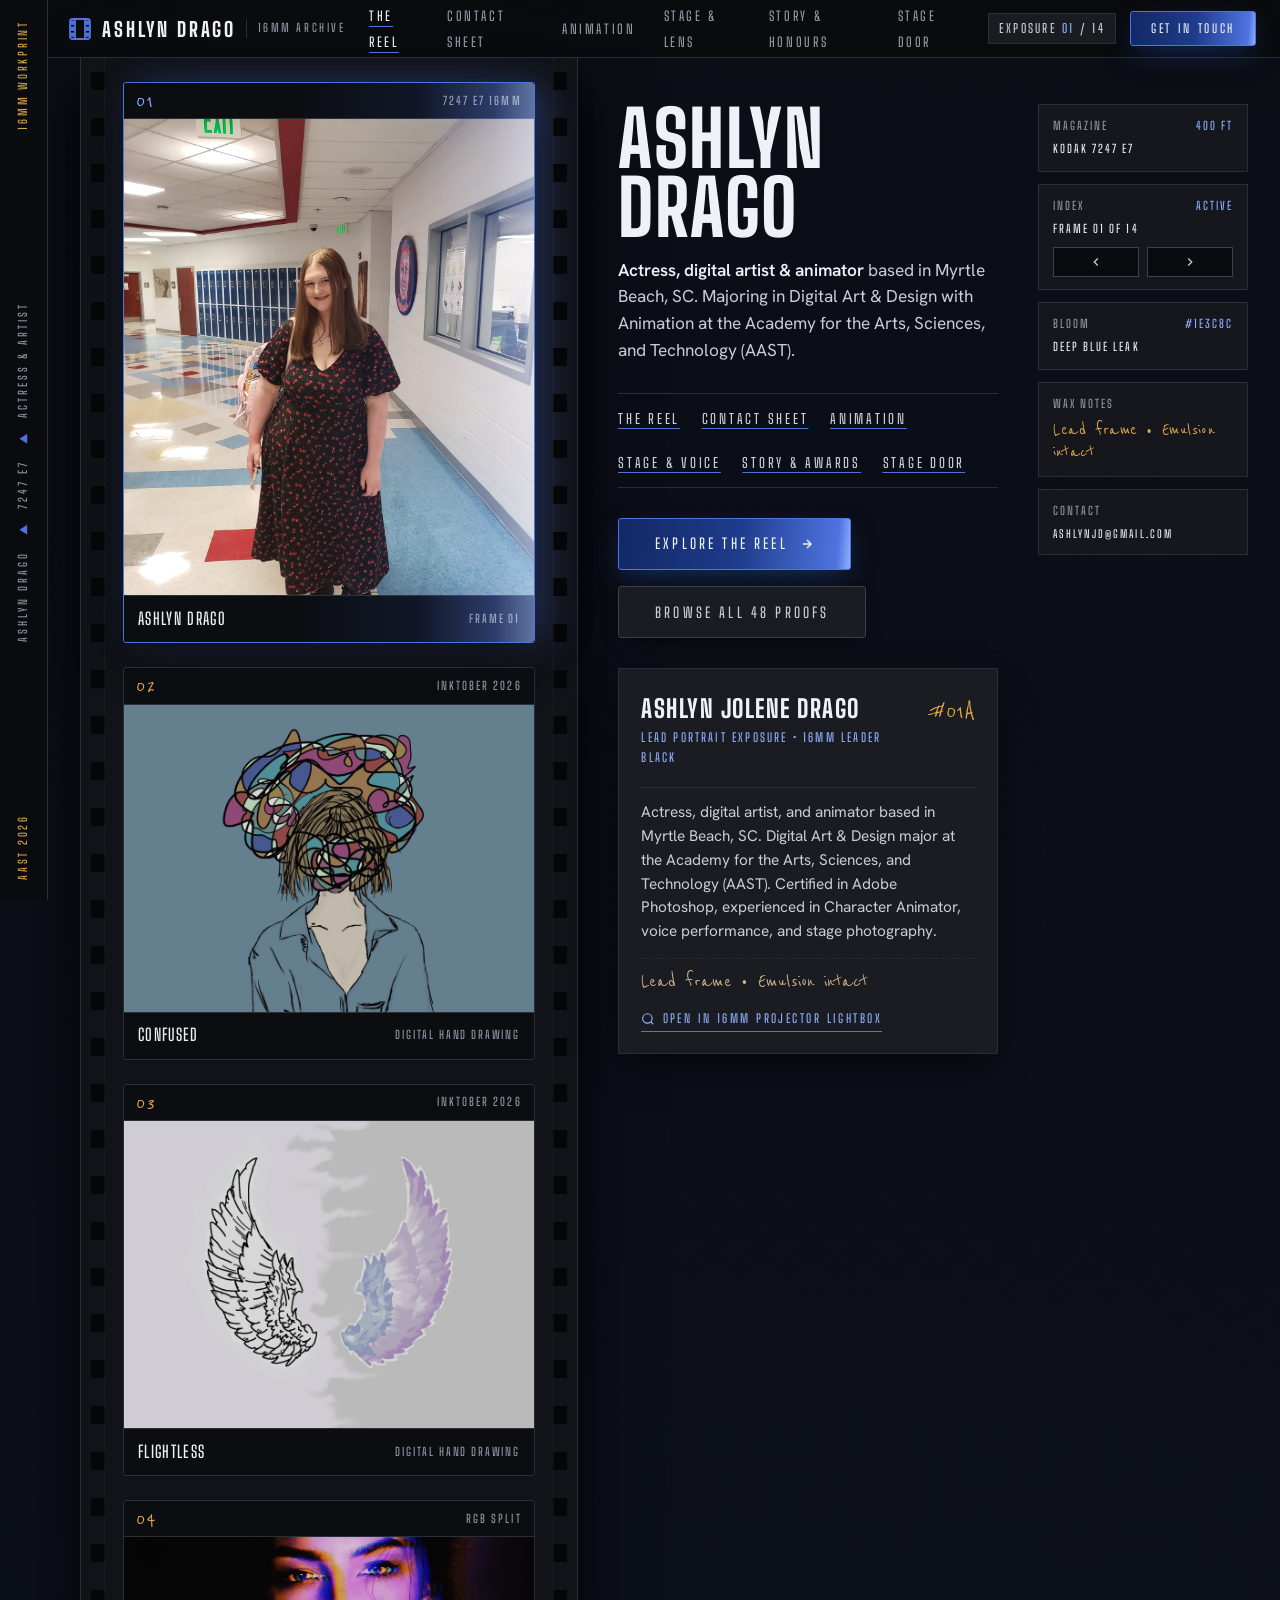
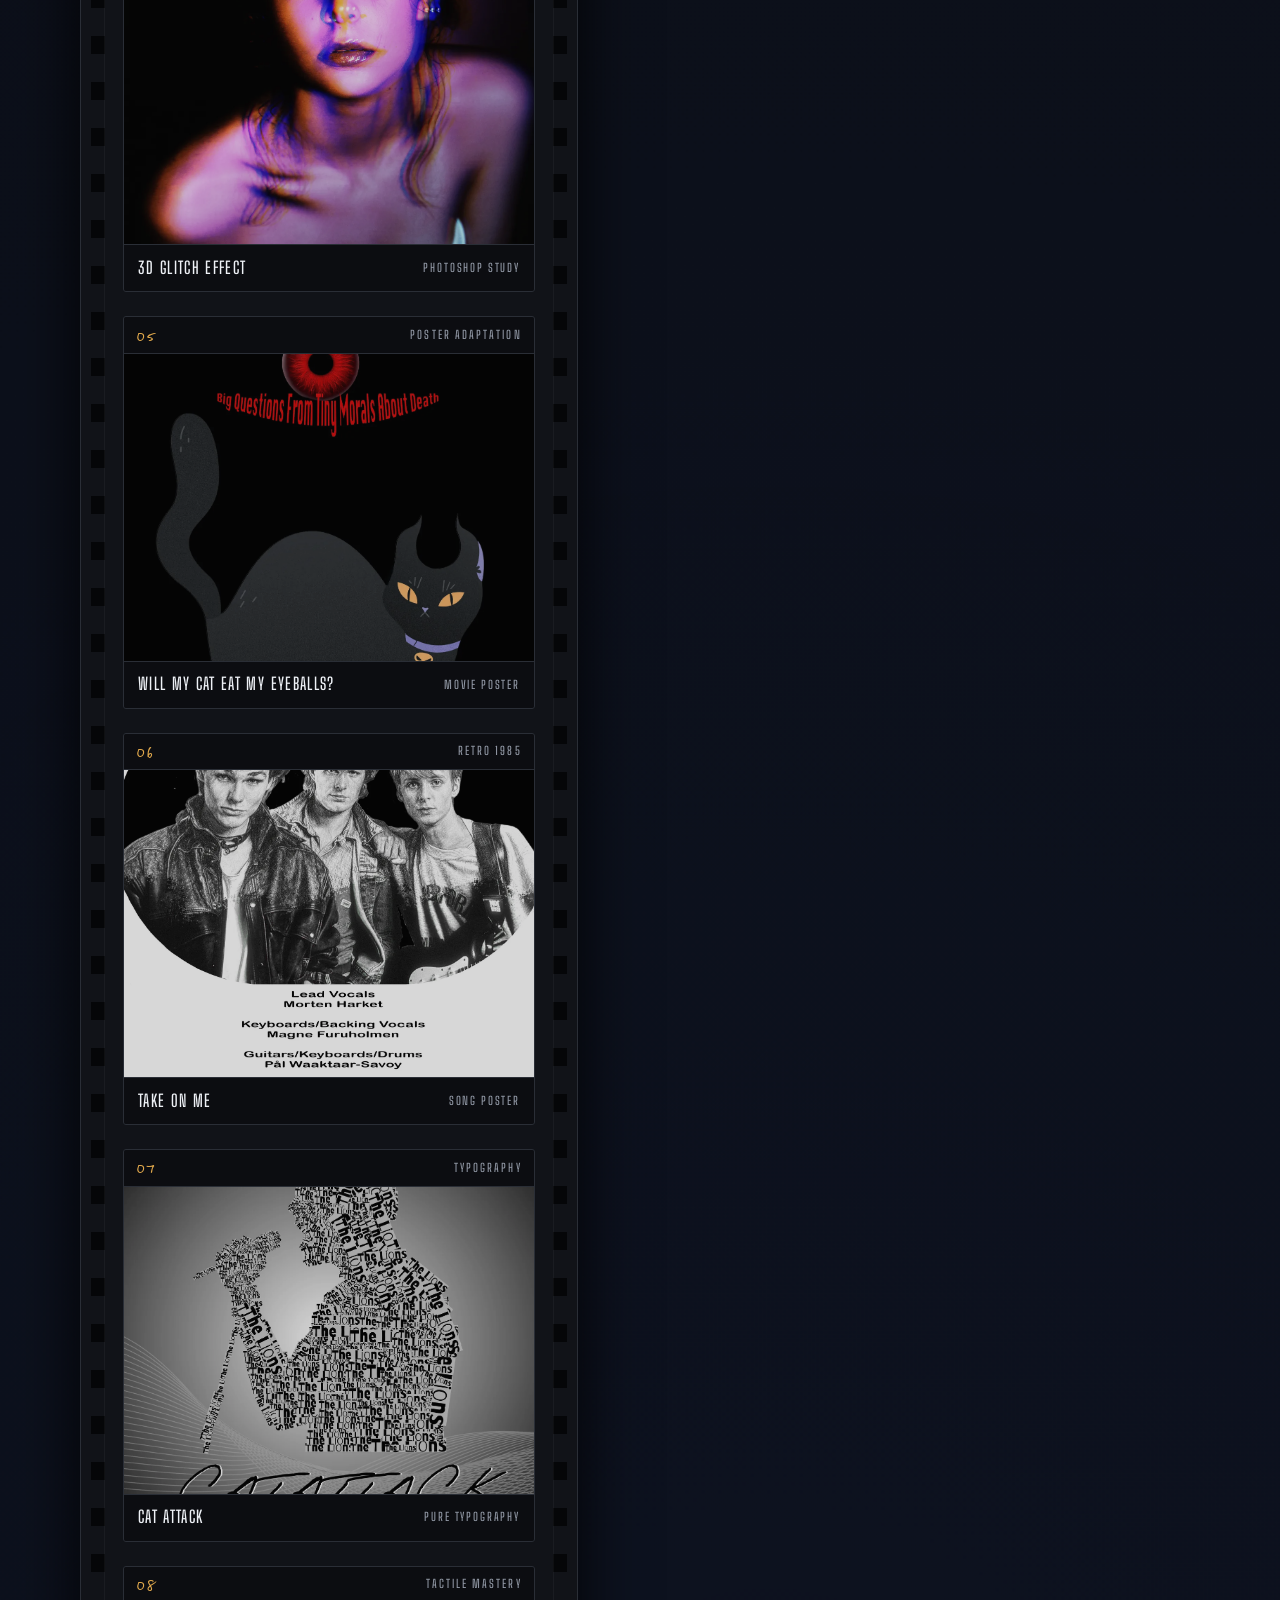
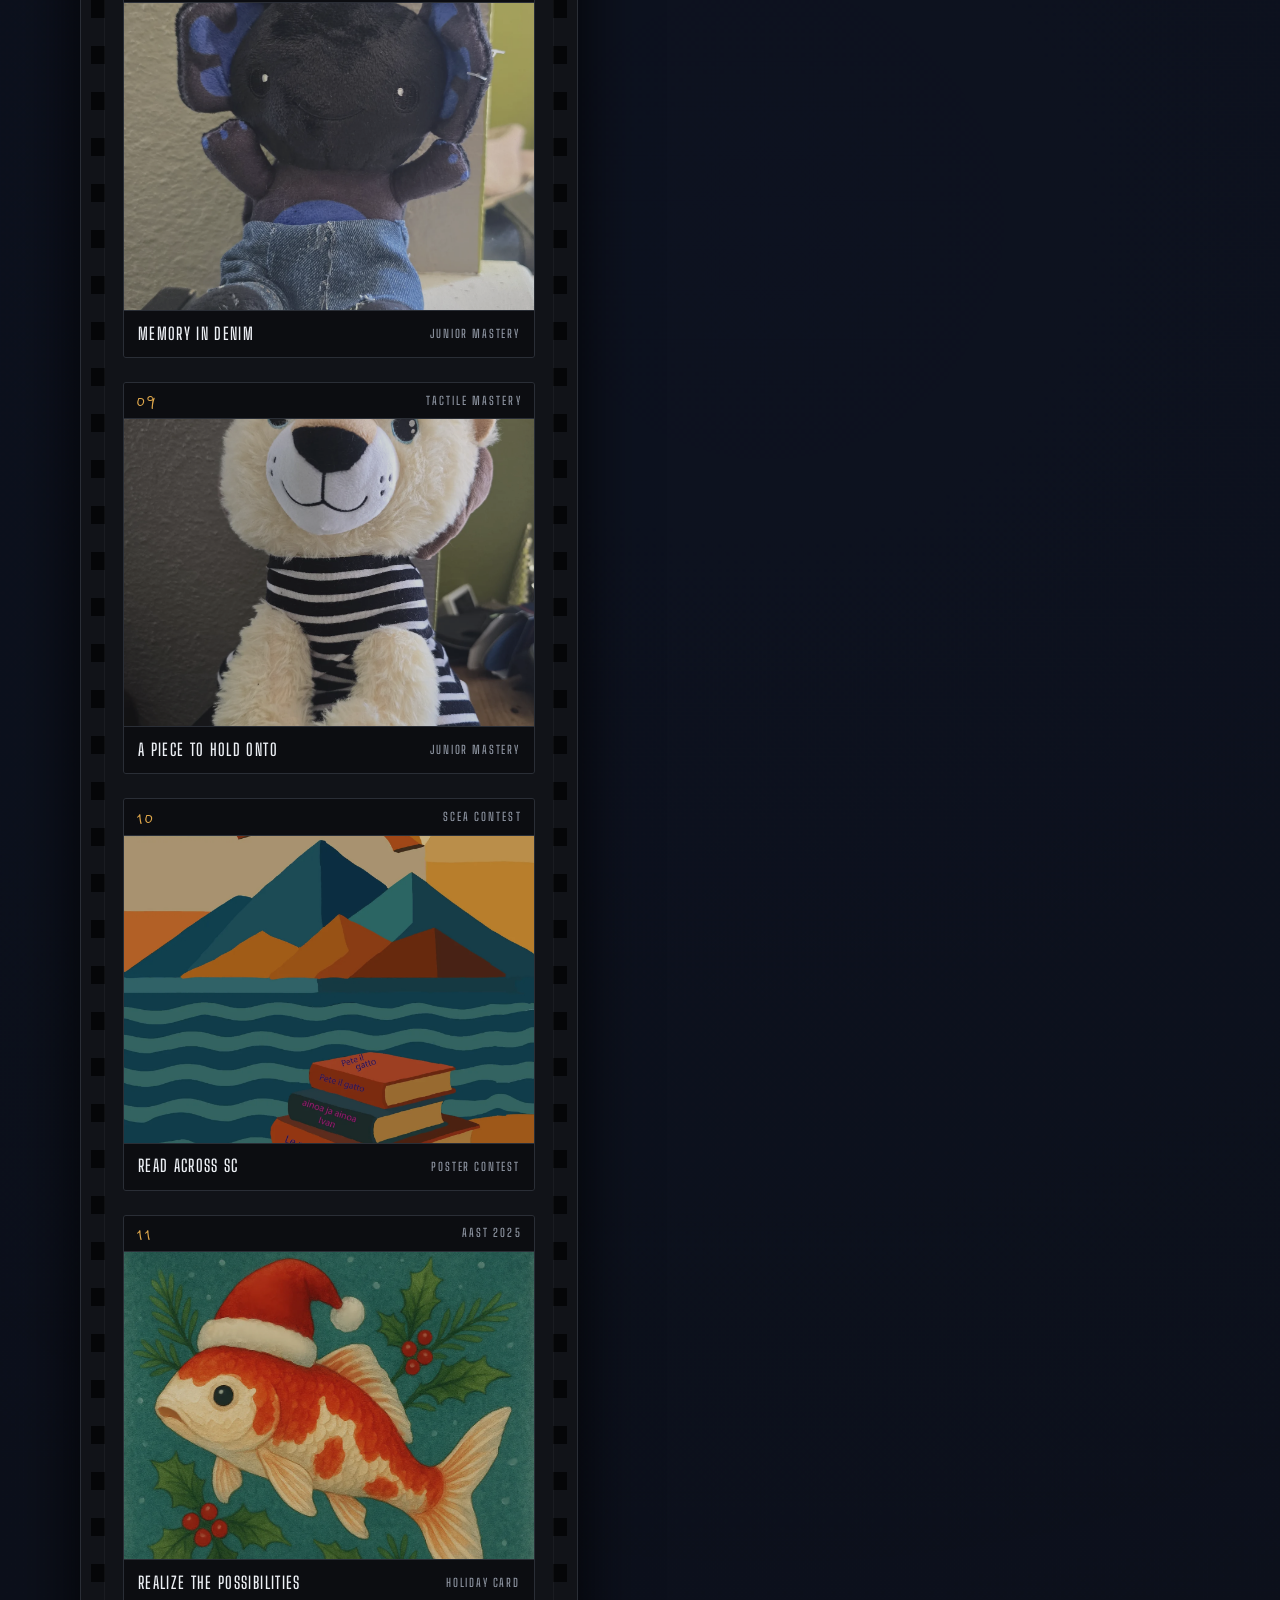
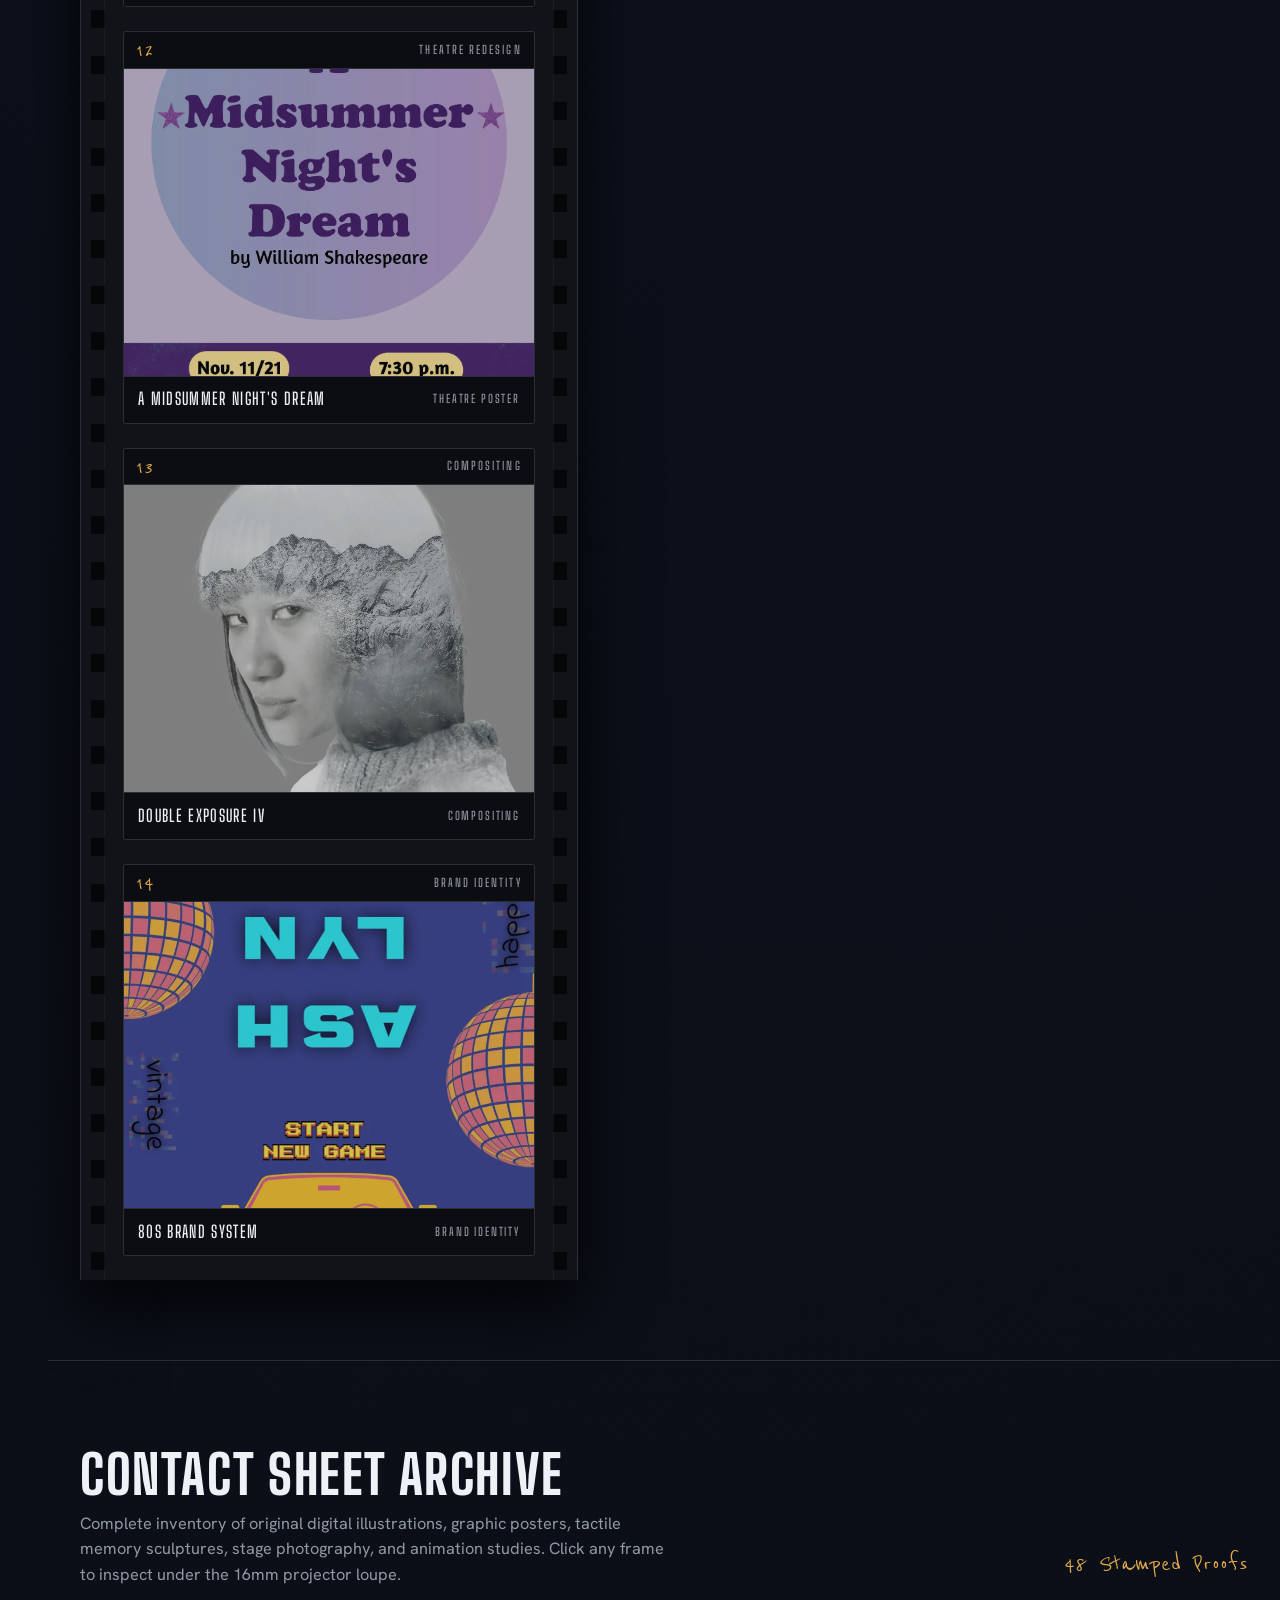
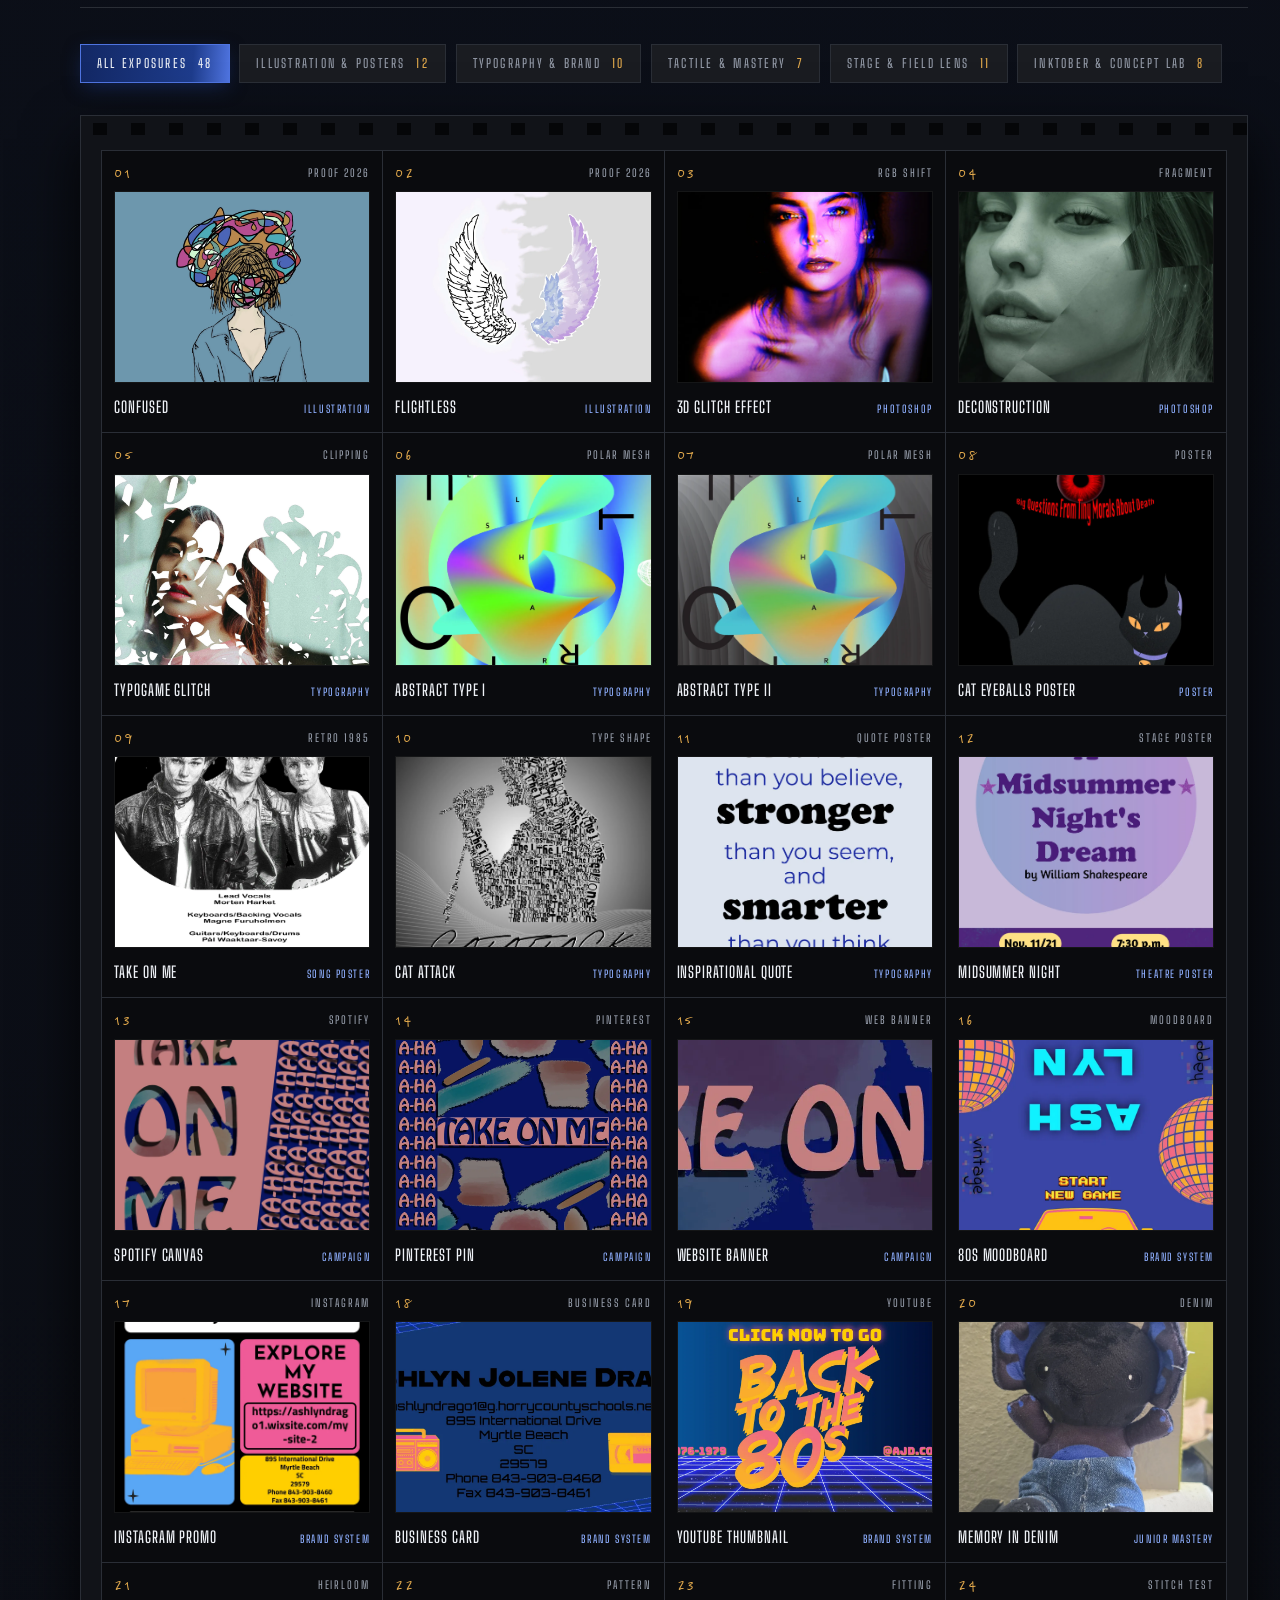
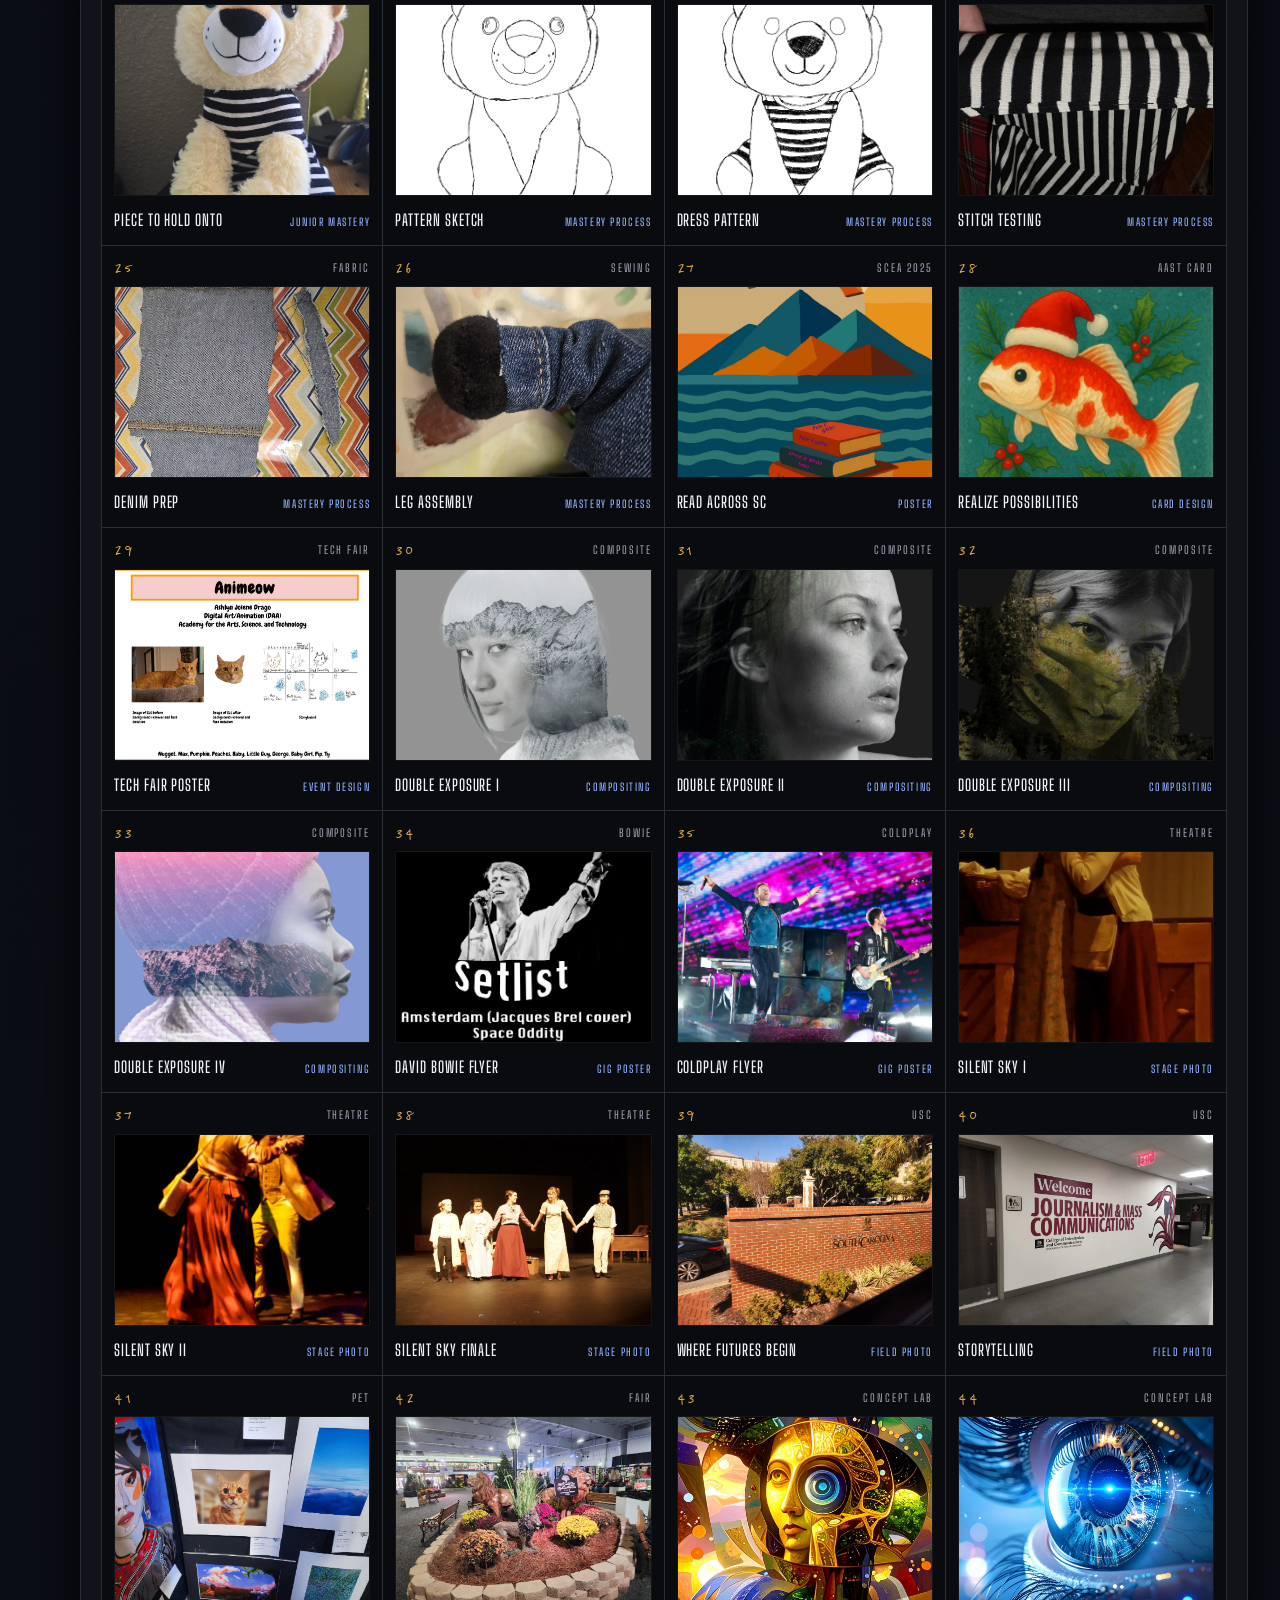
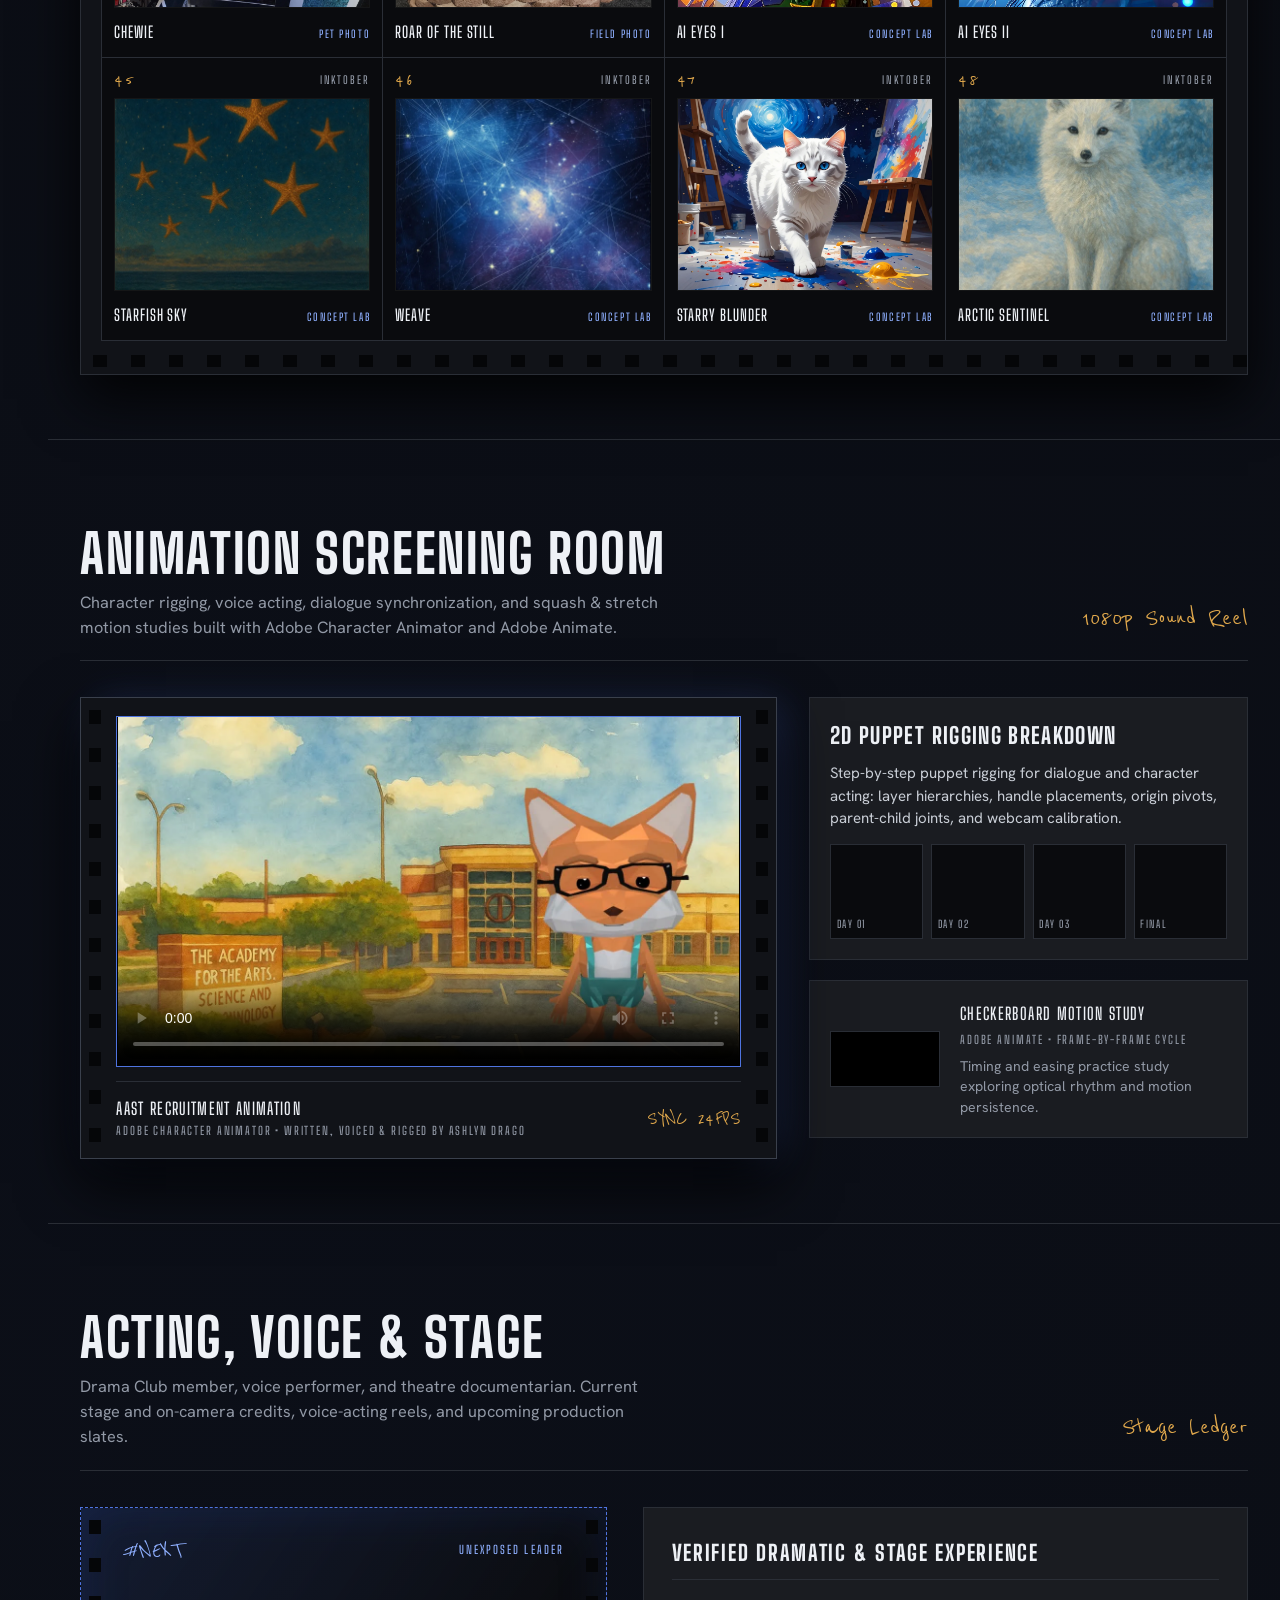
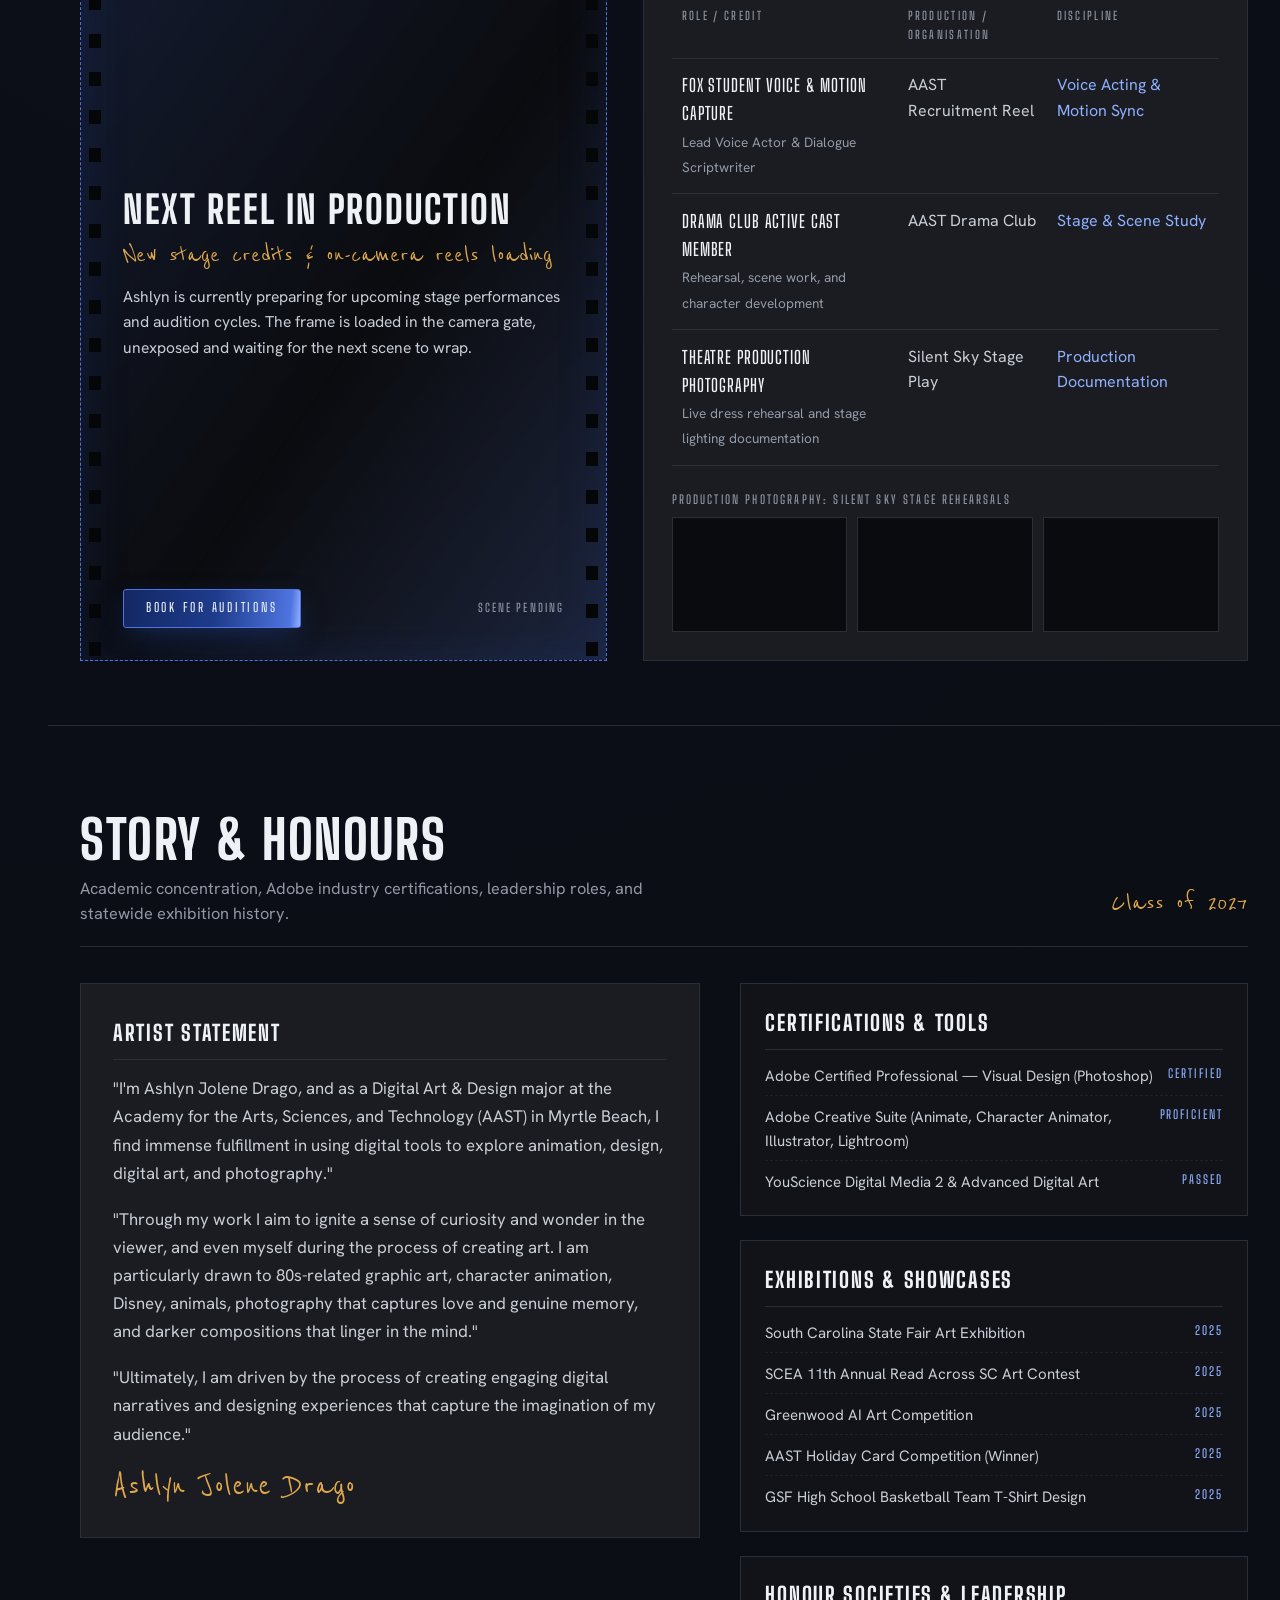
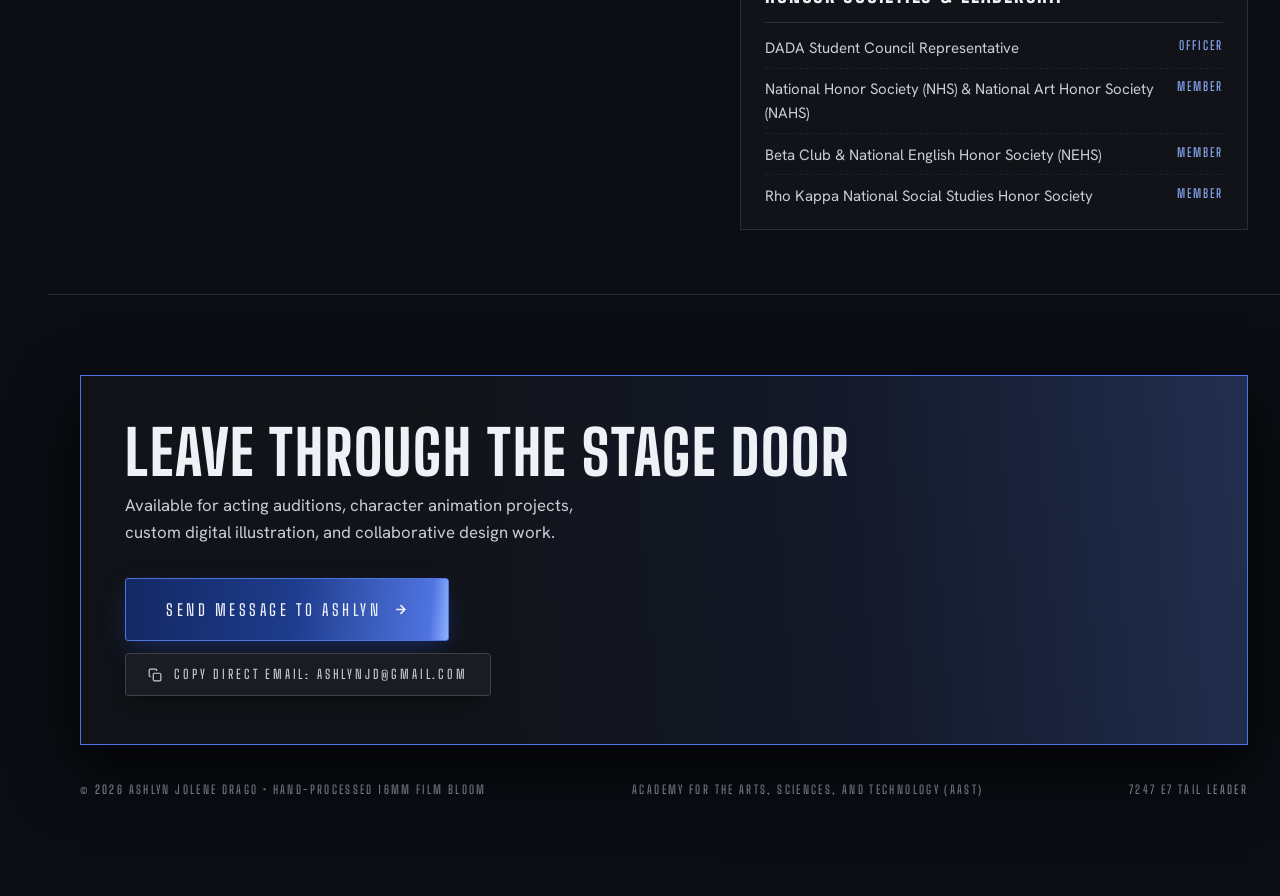
==== commit ed53811f: "site: webp web variants (106MB -> 8.7MB), gif -> mp4, lazy images, fix 390px overflow + anchor offse" ====
--- a/index.html
+++ b/index.html
@@ -70,14 +70,14 @@
           data-medium="Lead Portrait Exposure • 16mm Leader Black"
           data-story="Actress, digital artist, and animator based in Myrtle Beach, SC. Digital Art & Design major at the Academy for the Arts, Sciences, and Technology (AAST). Certified in Adobe Photoshop, experienced in Character Animator, voice performance, and stage photography."
           data-wax="Lead frame • Emulsion intact"
-          data-full-src="assets/img/ashlyn.jpg"
+          data-full-src="assets/web/ashlyn.webp"
           tabindex="0" role="button" aria-label="Open Frame 01: Ashlyn Jolene Drago portrait in projector gate">
           <div class="frame-rebate-top">
             <span class="frame-wax-num">01</span>
             <span class="frame-edge-stock">7247 E7 16MM</span>
           </div>
           <div class="frame-window">
-            <img src="assets/img/ashlyn.jpg" alt="Portrait photograph of Ashlyn Jolene Drago">
+            <img src="assets/web/ashlyn.webp" alt="Portrait photograph of Ashlyn Jolene Drago">
           </div>
           <div class="frame-rebate-bottom">
             <span class="frame-caption-title">Ashlyn Drago</span>
@@ -92,14 +92,14 @@
           data-medium="Digital Illustration • Procreate & Photoshop • 2026"
           data-story="Original hand-drawn digital illustration created for Inktober. A tangled crown of electric scribble and saturated color exploding from the mind against deep twilight cobalt. Signed 'Ashlyn 2026'."
           data-wax="Original hand-drawn work • signed 'Ashlyn 2026'"
-          data-full-src="assets/work/confused.jpg"
+          data-full-src="assets/web/confused.webp"
           tabindex="0" role="button" aria-label="Open Frame 02: Confused digital illustration">
           <div class="frame-rebate-top">
             <span class="frame-wax-num">02</span>
             <span class="frame-edge-stock">INKTOBER 2026</span>
           </div>
           <div class="frame-window">
-            <img src="assets/work/confused.jpg" alt="Confused: Hand-drawn digital illustration of a figure with electric tangled mind scribbles signed Ashlyn 2026" loading="lazy">
+            <img src="assets/web/confused.webp" alt="Confused: Hand-drawn digital illustration of a figure with electric tangled mind scribbles signed Ashlyn 2026" loading="lazy">
           </div>
           <div class="frame-rebate-bottom">
             <span class="frame-caption-title">Confused</span>
@@ -114,14 +114,14 @@
           data-medium="Digital Illustration • Symmetrical Ink & Wash • 2026"
           data-story="A pair of wings suspended in smoke: one rendered in crisp skeletal ink line-art, the other blooming in feathered purples and blues. Signed 'Ashlyn 2026'."
           data-wax="Original hand-drawn work • Dual wing study"
-          data-full-src="assets/work/flightless.jpg"
+          data-full-src="assets/web/flightless.webp"
           tabindex="0" role="button" aria-label="Open Frame 03: Flightless digital illustration">
           <div class="frame-rebate-top">
             <span class="frame-wax-num">03</span>
             <span class="frame-edge-stock">INKTOBER 2026</span>
           </div>
           <div class="frame-window">
-            <img src="assets/work/flightless.jpg" alt="Flightless: Dual wing illustration one in black ink line art and one painted purple and blue signed Ashlyn 2026" loading="lazy">
+            <img src="assets/web/flightless.webp" alt="Flightless: Dual wing illustration one in black ink line art and one painted purple and blue signed Ashlyn 2026" loading="lazy">
           </div>
           <div class="frame-rebate-bottom">
             <span class="frame-caption-title">Flightless</span>
@@ -136,14 +136,14 @@
           data-medium="Adobe Photoshop • Channel Displacement & Lighten Blend"
           data-story="RGB color channel displacement study. Pure hue/saturation splits (red, blue, and yellow) shifted across lightened blend modes with bottom gradient bleed for analog CRT chromatic aberration."
           data-wax="Mastery study • RGB channel split"
-          data-full-src="assets/work/3d-glitch-effect.jpg"
+          data-full-src="assets/web/3d-glitch-effect.webp"
           tabindex="0" role="button" aria-label="Open Frame 04: 3D Glitch Effect">
           <div class="frame-rebate-top">
             <span class="frame-wax-num">04</span>
             <span class="frame-edge-stock">RGB SPLIT</span>
           </div>
           <div class="frame-window">
-            <img src="assets/work/3d-glitch-effect.jpg" alt="3D Glitch Effect Photoshop digital art" loading="lazy">
+            <img src="assets/web/3d-glitch-effect.webp" alt="3D Glitch Effect Photoshop digital art" loading="lazy">
           </div>
           <div class="frame-rebate-bottom">
             <span class="frame-caption-title">3D Glitch Effect</span>
@@ -158,14 +158,14 @@
           data-medium="Photoshop • Concept Movie Poster"
           data-story="Movie poster adaptation of the Caitlin Doughty mortuary science book. Curved eerie typography shaped into an eye socket with an ominous red iris at the focal center, using stark black and red tones."
           data-wax="Book adaptation poster • Curvilinear type eye"
-          data-full-src="assets/work/will-my-cat-eat-my-eyeballs.jpg"
+          data-full-src="assets/web/will-my-cat-eat-my-eyeballs.webp"
           tabindex="0" role="button" aria-label="Open Frame 05: Will My Cat Eat My Eyeballs movie poster">
           <div class="frame-rebate-top">
             <span class="frame-wax-num">05</span>
             <span class="frame-edge-stock">POSTER ADAPTATION</span>
           </div>
           <div class="frame-window">
-            <img src="assets/work/will-my-cat-eat-my-eyeballs.jpg" alt="Will My Cat Eat My Eyeballs concept movie poster" loading="lazy">
+            <img src="assets/web/will-my-cat-eat-my-eyeballs.webp" alt="Will My Cat Eat My Eyeballs concept movie poster" loading="lazy">
           </div>
           <div class="frame-rebate-bottom">
             <span class="frame-caption-title">Will My Cat Eat My Eyeballs?</span>
@@ -180,14 +180,14 @@
           data-medium="Photoshop • Retro Music Poster Campaign"
           data-story="Inspired by the iconic rotoscoped music video. Blends half-real half-sketch rotoscoping with 80s typography, full track credentials, and geometric oval masking."
           data-wax="80s music campaign • Rotoscope tribute"
-          data-full-src="assets/work/take-on-me-poster.jpg"
+          data-full-src="assets/web/take-on-me-poster.webp"
           tabindex="0" role="button" aria-label="Open Frame 06: Take On Me song poster">
           <div class="frame-rebate-top">
             <span class="frame-wax-num">06</span>
             <span class="frame-edge-stock">RETRO 1985</span>
           </div>
           <div class="frame-window">
-            <img src="assets/work/take-on-me-poster.jpg" alt="Take On Me retro song poster with A-ha credentials" loading="lazy">
+            <img src="assets/web/take-on-me-poster.webp" alt="Take On Me retro song poster with A-ha credentials" loading="lazy">
           </div>
           <div class="frame-rebate-bottom">
             <span class="frame-caption-title">Take On Me</span>
@@ -202,14 +202,14 @@
           data-medium="Illustrator & Photoshop • Typographic Image Construction"
           data-story="A music single thumbnail built entirely from words. Repeating 'LION' words angled and scaled to form the feline silhouette, paired with scratch-mark title lettering and wave energy lines."
           data-wax="Pure typography • Made from repeating wordforms"
-          data-full-src="assets/work/cat-attack-typography.png"
+          data-full-src="assets/web/cat-attack-typography.webp"
           tabindex="0" role="button" aria-label="Open Frame 07: Cat Attack typography artwork">
           <div class="frame-rebate-top">
             <span class="frame-wax-num">07</span>
             <span class="frame-edge-stock">TYPOGRAPHY</span>
           </div>
           <div class="frame-window">
-            <img src="assets/work/cat-attack-typography.png" alt="Cat Attack by The Lions typography single artwork" loading="lazy">
+            <img src="assets/web/cat-attack-typography.webp" alt="Cat Attack by The Lions typography single artwork" loading="lazy">
           </div>
           <div class="frame-rebate-bottom">
             <span class="frame-caption-title">Cat Attack</span>
@@ -224,14 +224,14 @@
           data-medium="Junior Mastery • Recycled Denim Plush Sculpture"
           data-story="Hand-sewn plushie crafted from worn denim. Explores the tactile weight of clothing as tangible memory containers — jeans as a universal fabric that carries personal history and physical wear."
           data-wax="Junior Mastery • Hand-sewn denim plush sculpture"
-          data-full-src="assets/work/memory-in-denim.jpg"
+          data-full-src="assets/web/memory-in-denim.webp"
           tabindex="0" role="button" aria-label="Open Frame 08: Memory in Denim sculpture">
           <div class="frame-rebate-top">
             <span class="frame-wax-num">08</span>
             <span class="frame-edge-stock">TACTILE MASTERY</span>
           </div>
           <div class="frame-window">
-            <img src="assets/work/memory-in-denim.jpg" alt="Memory in Denim: Hand-sewn denim plush sculpture" loading="lazy">
+            <img src="assets/web/memory-in-denim.webp" alt="Memory in Denim: Hand-sewn denim plush sculpture" loading="lazy">
           </div>
           <div class="frame-rebate-bottom">
             <span class="frame-caption-title">Memory in Denim</span>
@@ -246,14 +246,14 @@
           data-medium="Junior Mastery • Striped Dress Fabric & Plushie"
           data-story="Inspired by her mom and her favorite striped dress worn on family vacations and dinners. Hand-stitched to transform cherished family fabric into an enduring tangible keepsake."
           data-wax="Family keepsake • Mom's striped dress fabric"
-          data-full-src="assets/work/a-piece-to-hold-onto.jpg"
+          data-full-src="assets/web/a-piece-to-hold-onto.webp"
           tabindex="0" role="button" aria-label="Open Frame 09: A Piece to Hold Onto sculpture">
           <div class="frame-rebate-top">
             <span class="frame-wax-num">09</span>
             <span class="frame-edge-stock">TACTILE MASTERY</span>
           </div>
           <div class="frame-window">
-            <img src="assets/work/a-piece-to-hold-onto.jpg" alt="A Piece to Hold Onto: Plush sculpture wearing mom's striped dress fabric" loading="lazy">
+            <img src="assets/web/a-piece-to-hold-onto.webp" alt="A Piece to Hold Onto: Plush sculpture wearing mom's striped dress fabric" loading="lazy">
           </div>
           <div class="frame-rebate-bottom">
             <span class="frame-caption-title">A Piece to Hold Onto</span>
@@ -268,14 +268,14 @@
           data-medium="Photoshop • SCEA 11th Annual Art Contest Entry"
           data-story="Contest entry for the South Carolina Education Association promoting statewide literacy. Integrates the Blue Ridge mountains and coastal Atlantic waters circling a central sun, bound by multilingual book titles."
           data-wax="Statewide competition • SCEA 11th Annual Art Contest"
-          data-full-src="assets/work/read-across-sc-poster.jpg"
+          data-full-src="assets/web/read-across-sc-poster.webp"
           tabindex="0" role="button" aria-label="Open Frame 10: SCEA Read Across South Carolina poster">
           <div class="frame-rebate-top">
             <span class="frame-wax-num">10</span>
             <span class="frame-edge-stock">SCEA CONTEST</span>
           </div>
           <div class="frame-window">
-            <img src="assets/work/read-across-sc-poster.jpg" alt="From the Mountains to the Sea Read Across SC contest poster" loading="lazy">
+            <img src="assets/web/read-across-sc-poster.webp" alt="From the Mountains to the Sea Read Across SC contest poster" loading="lazy">
           </div>
           <div class="frame-rebate-bottom">
             <span class="frame-caption-title">Read Across SC</span>
@@ -290,14 +290,14 @@
           data-medium="Digital Illustration • 2025 AAST Holiday Card Competition"
           data-story="Designed around the AAST school motto. Features seven stylized pine fronds representing each academic major at AAST, with a flowing koi fish symbolizing the student body united in harmony."
           data-wax="School competition • 7 academic majors represented"
-          data-full-src="assets/work/realize-the-possibilities-card.jpg"
+          data-full-src="assets/web/realize-the-possibilities-card.webp"
           tabindex="0" role="button" aria-label="Open Frame 11: AAST Holiday Card">
           <div class="frame-rebate-top">
             <span class="frame-wax-num">11</span>
             <span class="frame-edge-stock">AAST 2025</span>
           </div>
           <div class="frame-window">
-            <img src="assets/work/realize-the-possibilities-card.jpg" alt="Realize the Possibilities AAST holiday card design" loading="lazy">
+            <img src="assets/web/realize-the-possibilities-card.webp" alt="Realize the Possibilities AAST holiday card design" loading="lazy">
           </div>
           <div class="frame-rebate-bottom">
             <span class="frame-caption-title">Realize the Possibilities</span>
@@ -312,14 +312,14 @@
           data-medium="Photoshop & Illustrator • Theatrical Poster Redesign"
           data-story="Full redesign of Shakespeare's stage play billing. Rebuilt cluttered visual hierarchy into a clean nocturnal palette of twilight purple, celestial yellow moon circles, and balanced Cooper Std and Amaranth type hierarchy."
           data-wax="Theatrical redesign • Moon circle typography"
-          data-full-src="assets/work/midsummer-nights-dream.png"
+          data-full-src="assets/web/midsummer-nights-dream.webp"
           tabindex="0" role="button" aria-label="Open Frame 12: A Midsummer Night's Dream poster redesign">
           <div class="frame-rebate-top">
             <span class="frame-wax-num">12</span>
             <span class="frame-edge-stock">THEATRE REDESIGN</span>
           </div>
           <div class="frame-window">
-            <img src="assets/work/midsummer-nights-dream.png" alt="A Midsummer Night's Dream theatrical poster redesign" loading="lazy">
+            <img src="assets/web/midsummer-nights-dream.webp" alt="A Midsummer Night's Dream theatrical poster redesign" loading="lazy">
           </div>
           <div class="frame-rebate-bottom">
             <span class="frame-caption-title">A Midsummer Night's Dream</span>
@@ -334,14 +334,14 @@
           data-medium="Photoshop • Portrait & Landscape Compositing"
           data-story="Part of a 4-part series blending high-contrast silhouette portraiture with expansive natural landscapes. Palette sampled directly from horizon light using custom eyedropper gradients."
           data-wax="Composite study • Eyedropper palette blend"
-          data-full-src="assets/work/double-exposure-1.png"
+          data-full-src="assets/web/double-exposure-1.webp"
           tabindex="0" role="button" aria-label="Open Frame 13: Double Exposure study">
           <div class="frame-rebate-top">
             <span class="frame-wax-num">13</span>
             <span class="frame-edge-stock">COMPOSITING</span>
           </div>
           <div class="frame-window">
-            <img src="assets/work/double-exposure-1.png" alt="Double exposure portrait and landscape composite" loading="lazy">
+            <img src="assets/web/double-exposure-1.webp" alt="Double exposure portrait and landscape composite" loading="lazy">
           </div>
           <div class="frame-rebate-bottom">
             <span class="frame-caption-title">Double Exposure IV</span>
@@ -356,14 +356,14 @@
           data-medium="Adobe Illustrator & Express • Comprehensive Brand System"
           data-story="A complete identity system drawing on 1980s color palettes, funky bold typefaces, and geometric grids. Spans a moodboard infographic, promotional graphics, business cards, and video thumbnails."
           data-wax="Brand system • Moodboard & marketing suite"
-          data-full-src="assets/work/80s-brand-moodboard.png"
+          data-full-src="assets/web/80s-brand-moodboard.webp"
           tabindex="0" role="button" aria-label="Open Frame 14: 80s brand system">
           <div class="frame-rebate-top">
             <span class="frame-wax-num">14</span>
             <span class="frame-edge-stock">BRAND IDENTITY</span>
           </div>
           <div class="frame-window">
-            <img src="assets/work/80s-brand-moodboard.png" alt="80s Personal Brand System moodboard and infographic" loading="lazy">
+            <img src="assets/web/80s-brand-moodboard.webp" alt="80s Personal Brand System moodboard and infographic" loading="lazy">
           </div>
           <div class="frame-rebate-bottom">
             <span class="frame-caption-title">80s Brand System</span>
@@ -520,7 +520,7 @@
               <span>PROOF 2026</span>
             </div>
             <div class="proof-thumb-wrap">
-              <img src="assets/work/confused.jpg" alt="Confused: Hand-drawn digital illustration" loading="lazy">
+              <img src="assets/web/confused.webp" alt="Confused: Hand-drawn digital illustration" loading="lazy">
             </div>
             <div class="proof-cell-foot">
               <span class="proof-title">Confused</span>
@@ -541,7 +541,7 @@
               <span>PROOF 2026</span>
             </div>
             <div class="proof-thumb-wrap">
-              <img src="assets/work/flightless.jpg" alt="Flightless: Dual wing study" loading="lazy">
+              <img src="assets/web/flightless.webp" alt="Flightless: Dual wing study" loading="lazy">
             </div>
             <div class="proof-cell-foot">
               <span class="proof-title">Flightless</span>
@@ -562,7 +562,7 @@
               <span>RGB SHIFT</span>
             </div>
             <div class="proof-thumb-wrap">
-              <img src="assets/work/3d-glitch-effect.jpg" alt="3D Glitch Effect" loading="lazy">
+              <img src="assets/web/3d-glitch-effect.webp" alt="3D Glitch Effect" loading="lazy">
             </div>
             <div class="proof-cell-foot">
               <span class="proof-title">3D Glitch Effect</span>
@@ -583,7 +583,7 @@
               <span>FRAGMENT</span>
             </div>
             <div class="proof-thumb-wrap">
-              <img src="assets/work/deconstruction-glitch.jpg" alt="Deconstruction Glitch" loading="lazy">
+              <img src="assets/web/deconstruction-glitch.webp" alt="Deconstruction Glitch" loading="lazy">
             </div>
             <div class="proof-cell-foot">
               <span class="proof-title">Deconstruction</span>
@@ -604,7 +604,7 @@
               <span>CLIPPING</span>
             </div>
             <div class="proof-thumb-wrap">
-              <img src="assets/work/typogame-glitch.jpg" alt="Typogame Glitch" loading="lazy">
+              <img src="assets/web/typogame-glitch.webp" alt="Typogame Glitch" loading="lazy">
             </div>
             <div class="proof-cell-foot">
               <span class="proof-title">Typogame Glitch</span>
@@ -625,7 +625,7 @@
               <span>POLAR MESH</span>
             </div>
             <div class="proof-thumb-wrap">
-              <img src="assets/work/abstract-typography-1.jpg" alt="Abstract Typography Poster 1" loading="lazy">
+              <img src="assets/web/abstract-typography-1.webp" alt="Abstract Typography Poster 1" loading="lazy">
             </div>
             <div class="proof-cell-foot">
               <span class="proof-title">Abstract Type I</span>
@@ -646,7 +646,7 @@
               <span>POLAR MESH</span>
             </div>
             <div class="proof-thumb-wrap">
-              <img src="assets/work/abstract-typography-2.jpg" alt="Abstract Typography Poster 2" loading="lazy">
+              <img src="assets/web/abstract-typography-2.webp" alt="Abstract Typography Poster 2" loading="lazy">
             </div>
             <div class="proof-cell-foot">
               <span class="proof-title">Abstract Type II</span>
@@ -667,7 +667,7 @@
               <span>POSTER</span>
             </div>
             <div class="proof-thumb-wrap">
-              <img src="assets/work/will-my-cat-eat-my-eyeballs.jpg" alt="Will My Cat Eat My Eyeballs" loading="lazy">
+              <img src="assets/web/will-my-cat-eat-my-eyeballs.webp" alt="Will My Cat Eat My Eyeballs" loading="lazy">
             </div>
             <div class="proof-cell-foot">
               <span class="proof-title">Cat Eyeballs Poster</span>
@@ -688,7 +688,7 @@
               <span>RETRO 1985</span>
             </div>
             <div class="proof-thumb-wrap">
-              <img src="assets/work/take-on-me-poster.jpg" alt="Take On Me retro poster" loading="lazy">
+              <img src="assets/web/take-on-me-poster.webp" alt="Take On Me retro poster" loading="lazy">
             </div>
             <div class="proof-cell-foot">
               <span class="proof-title">Take On Me</span>
@@ -709,7 +709,7 @@
               <span>TYPE SHAPE</span>
             </div>
             <div class="proof-thumb-wrap">
-              <img src="assets/work/cat-attack-typography.png" alt="Cat Attack typography" loading="lazy">
+              <img src="assets/web/cat-attack-typography.webp" alt="Cat Attack typography" loading="lazy">
             </div>
             <div class="proof-cell-foot">
               <span class="proof-title">Cat Attack</span>
@@ -730,7 +730,7 @@
               <span>QUOTE POSTER</span>
             </div>
             <div class="proof-thumb-wrap">
-              <img src="assets/work/inspirational-quote-poster.png" alt="Inspirational Quote Poster" loading="lazy">
+              <img src="assets/web/inspirational-quote-poster.webp" alt="Inspirational Quote Poster" loading="lazy">
             </div>
             <div class="proof-cell-foot">
               <span class="proof-title">Inspirational Quote</span>
@@ -751,7 +751,7 @@
               <span>STAGE POSTER</span>
             </div>
             <div class="proof-thumb-wrap">
-              <img src="assets/work/midsummer-nights-dream.png" alt="A Midsummer Night's Dream Redesign" loading="lazy">
+              <img src="assets/web/midsummer-nights-dream.webp" alt="A Midsummer Night's Dream Redesign" loading="lazy">
             </div>
             <div class="proof-cell-foot">
               <span class="proof-title">Midsummer Night</span>
@@ -772,7 +772,7 @@
               <span>SPOTIFY</span>
             </div>
             <div class="proof-thumb-wrap">
-              <img src="assets/work/take-on-me-spotify-canvas.png" alt="Spotify Canvas Mockup" loading="lazy">
+              <img src="assets/web/take-on-me-spotify-canvas.webp" alt="Spotify Canvas Mockup" loading="lazy">
             </div>
             <div class="proof-cell-foot">
               <span class="proof-title">Spotify Canvas</span>
@@ -793,7 +793,7 @@
               <span>PINTEREST</span>
             </div>
             <div class="proof-thumb-wrap">
-              <img src="assets/work/take-on-me-pinterest-pin.png" alt="Pinterest Pin Mockup" loading="lazy">
+              <img src="assets/web/take-on-me-pinterest-pin.webp" alt="Pinterest Pin Mockup" loading="lazy">
             </div>
             <div class="proof-cell-foot">
               <span class="proof-title">Pinterest Pin</span>
@@ -814,7 +814,7 @@
               <span>WEB BANNER</span>
             </div>
             <div class="proof-thumb-wrap">
-              <img src="assets/work/take-on-me-website-banner.png" alt="Website Header Banner" loading="lazy">
+              <img src="assets/web/take-on-me-website-banner.webp" alt="Website Header Banner" loading="lazy">
             </div>
             <div class="proof-cell-foot">
               <span class="proof-title">Website Banner</span>
@@ -835,7 +835,7 @@
               <span>MOODBOARD</span>
             </div>
             <div class="proof-thumb-wrap">
-              <img src="assets/work/80s-brand-moodboard.png" alt="80s Brand Moodboard" loading="lazy">
+              <img src="assets/web/80s-brand-moodboard.webp" alt="80s Brand Moodboard" loading="lazy">
             </div>
             <div class="proof-cell-foot">
               <span class="proof-title">80s Moodboard</span>
@@ -856,7 +856,7 @@
               <span>INSTAGRAM</span>
             </div>
             <div class="proof-thumb-wrap">
-              <img src="assets/work/80s-instagram-promo.png" alt="Instagram Promotion Graphic" loading="lazy">
+              <img src="assets/web/80s-instagram-promo.webp" alt="Instagram Promotion Graphic" loading="lazy">
             </div>
             <div class="proof-cell-foot">
               <span class="proof-title">Instagram Promo</span>
@@ -877,7 +877,7 @@
               <span>BUSINESS CARD</span>
             </div>
             <div class="proof-thumb-wrap">
-              <img src="assets/work/80s-business-card.png" alt="80s Themed Business Card" loading="lazy">
+              <img src="assets/web/80s-business-card.webp" alt="80s Themed Business Card" loading="lazy">
             </div>
             <div class="proof-cell-foot">
               <span class="proof-title">Business Card</span>
@@ -898,7 +898,7 @@
               <span>YOUTUBE</span>
             </div>
             <div class="proof-thumb-wrap">
-              <img src="assets/work/80s-youtube-thumbnail.png" alt="Retro YouTube Thumbnail" loading="lazy">
+              <img src="assets/web/80s-youtube-thumbnail.webp" alt="Retro YouTube Thumbnail" loading="lazy">
             </div>
             <div class="proof-cell-foot">
               <span class="proof-title">YouTube Thumbnail</span>
@@ -919,7 +919,7 @@
               <span>DENIM</span>
             </div>
             <div class="proof-thumb-wrap">
-              <img src="assets/work/memory-in-denim.jpg" alt="Memory in Denim plush sculpture" loading="lazy">
+              <img src="assets/web/memory-in-denim.webp" alt="Memory in Denim plush sculpture" loading="lazy">
             </div>
             <div class="proof-cell-foot">
               <span class="proof-title">Memory in Denim</span>
@@ -940,7 +940,7 @@
               <span>HEIRLOOM</span>
             </div>
             <div class="proof-thumb-wrap">
-              <img src="assets/work/a-piece-to-hold-onto.jpg" alt="A Piece to Hold Onto plush sculpture" loading="lazy">
+              <img src="assets/web/a-piece-to-hold-onto.webp" alt="A Piece to Hold Onto plush sculpture" loading="lazy">
             </div>
             <div class="proof-cell-foot">
               <span class="proof-title">Piece to Hold Onto</span>
@@ -961,7 +961,7 @@
               <span>PATTERN</span>
             </div>
             <div class="proof-thumb-wrap">
-              <img src="assets/work/plushie-sketch-start.png" alt="Plushie form sketch" loading="lazy">
+              <img src="assets/web/plushie-sketch-start.webp" alt="Plushie form sketch" loading="lazy">
             </div>
             <div class="proof-cell-foot">
               <span class="proof-title">Pattern Sketch</span>
@@ -982,7 +982,7 @@
               <span>FITTING</span>
             </div>
             <div class="proof-thumb-wrap">
-              <img src="assets/work/plushie-sketch-dress.png" alt="Plushie dress fitting sketch" loading="lazy">
+              <img src="assets/web/plushie-sketch-dress.webp" alt="Plushie dress fitting sketch" loading="lazy">
             </div>
             <div class="proof-cell-foot">
               <span class="proof-title">Dress Pattern</span>
@@ -1003,7 +1003,7 @@
               <span>STITCH TEST</span>
             </div>
             <div class="proof-thumb-wrap">
-              <img src="assets/work/plushie-stitches.jpg" alt="Testing stitch tension" loading="lazy">
+              <img src="assets/web/plushie-stitches.webp" alt="Testing stitch tension" loading="lazy">
             </div>
             <div class="proof-cell-foot">
               <span class="proof-title">Stitch Testing</span>
@@ -1024,7 +1024,7 @@
               <span>FABRIC</span>
             </div>
             <div class="proof-thumb-wrap">
-              <img src="assets/work/plushie-fabric.jpg" alt="Gathering and cutting denim fabric" loading="lazy">
+              <img src="assets/web/plushie-fabric.webp" alt="Gathering and cutting denim fabric" loading="lazy">
             </div>
             <div class="proof-cell-foot">
               <span class="proof-title">Denim Prep</span>
@@ -1045,7 +1045,7 @@
               <span>SEWING</span>
             </div>
             <div class="proof-thumb-wrap">
-              <img src="assets/work/plushie-sewing.jpg" alt="Sewing plushie leg panels" loading="lazy">
+              <img src="assets/web/plushie-sewing.webp" alt="Sewing plushie leg panels" loading="lazy">
             </div>
             <div class="proof-cell-foot">
               <span class="proof-title">Leg Assembly</span>
@@ -1066,7 +1066,7 @@
               <span>SCEA 2025</span>
             </div>
             <div class="proof-thumb-wrap">
-              <img src="assets/work/read-across-sc-poster.jpg" alt="Read Across SC Poster" loading="lazy">
+              <img src="assets/web/read-across-sc-poster.webp" alt="Read Across SC Poster" loading="lazy">
             </div>
             <div class="proof-cell-foot">
               <span class="proof-title">Read Across SC</span>
@@ -1087,7 +1087,7 @@
               <span>AAST CARD</span>
             </div>
             <div class="proof-thumb-wrap">
-              <img src="assets/work/realize-the-possibilities-card.jpg" alt="AAST Holiday Card" loading="lazy">
+              <img src="assets/web/realize-the-possibilities-card.webp" alt="AAST Holiday Card" loading="lazy">
             </div>
             <div class="proof-cell-foot">
               <span class="proof-title">Realize Possibilities</span>
@@ -1108,7 +1108,7 @@
               <span>TECH FAIR</span>
             </div>
             <div class="proof-thumb-wrap">
-              <img src="assets/work/tech-fair-poster.png" alt="AAST Tech Fair Poster" loading="lazy">
+              <img src="assets/web/tech-fair-poster.webp" alt="AAST Tech Fair Poster" loading="lazy">
             </div>
             <div class="proof-cell-foot">
               <span class="proof-title">Tech Fair Poster</span>
@@ -1129,7 +1129,7 @@
               <span>COMPOSITE</span>
             </div>
             <div class="proof-thumb-wrap">
-              <img src="assets/work/double-exposure-1.png" alt="Double Exposure 1" loading="lazy">
+              <img src="assets/web/double-exposure-1.webp" alt="Double Exposure 1" loading="lazy">
             </div>
             <div class="proof-cell-foot">
               <span class="proof-title">Double Exposure I</span>
@@ -1149,7 +1149,7 @@
               <span>COMPOSITE</span>
             </div>
             <div class="proof-thumb-wrap">
-              <img src="assets/work/double-exposure-2.png" alt="Double Exposure 2" loading="lazy">
+              <img src="assets/web/double-exposure-2.webp" alt="Double Exposure 2" loading="lazy">
             </div>
             <div class="proof-cell-foot">
               <span class="proof-title">Double Exposure II</span>
@@ -1169,7 +1169,7 @@
               <span>COMPOSITE</span>
             </div>
             <div class="proof-thumb-wrap">
-              <img src="assets/work/double-exposure-3.png" alt="Double Exposure 3" loading="lazy">
+              <img src="assets/web/double-exposure-3.webp" alt="Double Exposure 3" loading="lazy">
             </div>
             <div class="proof-cell-foot">
               <span class="proof-title">Double Exposure III</span>
@@ -1189,7 +1189,7 @@
               <span>COMPOSITE</span>
             </div>
             <div class="proof-thumb-wrap">
-              <img src="assets/work/double-exposure-4.png" alt="Double Exposure 4" loading="lazy">
+              <img src="assets/web/double-exposure-4.webp" alt="Double Exposure 4" loading="lazy">
             </div>
             <div class="proof-cell-foot">
               <span class="proof-title">Double Exposure IV</span>
@@ -1210,7 +1210,7 @@
               <span>BOWIE</span>
             </div>
             <div class="proof-thumb-wrap">
-              <img src="assets/work/david-bowie-setlist.png" alt="David Bowie Concert Flyer" loading="lazy">
+              <img src="assets/web/david-bowie-setlist.webp" alt="David Bowie Concert Flyer" loading="lazy">
             </div>
             <div class="proof-cell-foot">
               <span class="proof-title">David Bowie Flyer</span>
@@ -1231,7 +1231,7 @@
               <span>COLDPLAY</span>
             </div>
             <div class="proof-thumb-wrap">
-              <img src="assets/work/coldplay-setlist.png" alt="Coldplay Concert Flyer" loading="lazy">
+              <img src="assets/web/coldplay-setlist.webp" alt="Coldplay Concert Flyer" loading="lazy">
             </div>
             <div class="proof-cell-foot">
               <span class="proof-title">Coldplay Flyer</span>
@@ -1252,7 +1252,7 @@
               <span>THEATRE</span>
             </div>
             <div class="proof-thumb-wrap">
-              <img src="assets/work/silent-sky-stage-01.png" alt="Silent Sky stage photography" loading="lazy">
+              <img src="assets/web/silent-sky-stage-01.webp" alt="Silent Sky stage photography" loading="lazy">
             </div>
             <div class="proof-cell-foot">
               <span class="proof-title">Silent Sky I</span>
@@ -1272,7 +1272,7 @@
               <span>THEATRE</span>
             </div>
             <div class="proof-thumb-wrap">
-              <img src="assets/work/silent-sky-stage-02.png" alt="Silent Sky stage photography" loading="lazy">
+              <img src="assets/web/silent-sky-stage-02.webp" alt="Silent Sky stage photography" loading="lazy">
             </div>
             <div class="proof-cell-foot">
               <span class="proof-title">Silent Sky II</span>
@@ -1292,7 +1292,7 @@
               <span>THEATRE</span>
             </div>
             <div class="proof-thumb-wrap">
-              <img src="assets/work/silent-sky-stage-06.png" alt="Silent Sky cast finale photo" loading="lazy">
+              <img src="assets/web/silent-sky-stage-06.webp" alt="Silent Sky cast finale photo" loading="lazy">
             </div>
             <div class="proof-cell-foot">
               <span class="proof-title">Silent Sky Finale</span>
@@ -1313,7 +1313,7 @@
               <span>USC</span>
             </div>
             <div class="proof-thumb-wrap">
-              <img src="assets/work/photo-where-futures-begin.jpg" alt="Where Futures Begin campus photo" loading="lazy">
+              <img src="assets/web/photo-where-futures-begin.webp" alt="Where Futures Begin campus photo" loading="lazy">
             </div>
             <div class="proof-cell-foot">
               <span class="proof-title">Where Futures Begin</span>
@@ -1333,7 +1333,7 @@
               <span>USC</span>
             </div>
             <div class="proof-thumb-wrap">
-              <img src="assets/work/photo-world-of-storytelling.jpg" alt="World of Storytelling photo" loading="lazy">
+              <img src="assets/web/photo-world-of-storytelling.webp" alt="World of Storytelling photo" loading="lazy">
             </div>
             <div class="proof-cell-foot">
               <span class="proof-title">Storytelling</span>
@@ -1353,7 +1353,7 @@
               <span>PET</span>
             </div>
             <div class="proof-thumb-wrap">
-              <img src="assets/work/photo-handsome-chewie.jpg" alt="My Handsome Chewie pet portrait" loading="lazy">
+              <img src="assets/web/photo-handsome-chewie.webp" alt="My Handsome Chewie pet portrait" loading="lazy">
             </div>
             <div class="proof-cell-foot">
               <span class="proof-title">Chewie</span>
@@ -1373,7 +1373,7 @@
               <span>FAIR</span>
             </div>
             <div class="proof-thumb-wrap">
-              <img src="assets/work/photo-roar-of-the-still.jpg" alt="Roar of the Still statue photo" loading="lazy">
+              <img src="assets/web/photo-roar-of-the-still.webp" alt="Roar of the Still statue photo" loading="lazy">
             </div>
             <div class="proof-cell-foot">
               <span class="proof-title">Roar of the Still</span>
@@ -1394,7 +1394,7 @@
               <span>CONCEPT LAB</span>
             </div>
             <div class="proof-thumb-wrap">
-              <img src="assets/work/ai-eyes-1.jpg" alt="Life Through AI Eyes 1" loading="lazy">
+              <img src="assets/web/ai-eyes-1.webp" alt="Life Through AI Eyes 1" loading="lazy">
             </div>
             <div class="proof-cell-foot">
               <span class="proof-title">AI Eyes I</span>
@@ -1414,7 +1414,7 @@
               <span>CONCEPT LAB</span>
             </div>
             <div class="proof-thumb-wrap">
-              <img src="assets/work/ai-eyes-2.jpg" alt="Life Through AI Eyes 2" loading="lazy">
+              <img src="assets/web/ai-eyes-2.webp" alt="Life Through AI Eyes 2" loading="lazy">
             </div>
             <div class="proof-cell-foot">
               <span class="proof-title">AI Eyes II</span>
@@ -1434,7 +1434,7 @@
               <span>INKTOBER</span>
             </div>
             <div class="proof-thumb-wrap">
-              <img src="assets/work/inktober-starfish.png" alt="Starfish in the Sky" loading="lazy">
+              <img src="assets/web/inktober-starfish.webp" alt="Starfish in the Sky" loading="lazy">
             </div>
             <div class="proof-cell-foot">
               <span class="proof-title">Starfish Sky</span>
@@ -1454,7 +1454,7 @@
               <span>INKTOBER</span>
             </div>
             <div class="proof-thumb-wrap">
-              <img src="assets/work/inktober-weave.jpg" alt="Weave Cosmic Geometry" loading="lazy">
+              <img src="assets/web/inktober-weave.webp" alt="Weave Cosmic Geometry" loading="lazy">
             </div>
             <div class="proof-cell-foot">
               <span class="proof-title">Weave</span>
@@ -1474,7 +1474,7 @@
               <span>INKTOBER</span>
             </div>
             <div class="proof-thumb-wrap">
-              <img src="assets/work/inktober-blunder.jpg" alt="Cat spilling paint on Starry Night" loading="lazy">
+              <img src="assets/web/inktober-blunder.webp" alt="Cat spilling paint on Starry Night" loading="lazy">
             </div>
             <div class="proof-cell-foot">
               <span class="proof-title">Starry Blunder</span>
@@ -1494,7 +1494,7 @@
               <span>INKTOBER</span>
             </div>
             <div class="proof-thumb-wrap">
-              <img src="assets/work/inktober-arctic.png" alt="Arctic fox" loading="lazy">
+              <img src="assets/web/inktober-arctic.webp" alt="Arctic fox" loading="lazy">
             </div>
             <div class="proof-cell-foot">
               <span class="proof-title">Arctic Sentinel</span>
@@ -1521,7 +1521,7 @@
         <!-- Main Projector Gate: Playable Recruitment Animation -->
         <div class="projector-gate-box">
           <div class="projector-video-wrap">
-            <video controls poster="assets/work/recruitment-animation-poster.jpg" preload="metadata">
+            <video controls poster="assets/web/recruitment-animation-poster.webp" preload="metadata">
               <source src="assets/video/aast-recruitment-animation.mp4" type="video/mp4">
               Your browser does not support the video tag.
             </video>
@@ -1545,19 +1545,19 @@
             </p>
             <div class="rigging-steps-strip">
               <div class="rigging-step-thumb" data-lightbox-item data-frame-code="#RIG1" data-title="Rigging Day 1: Rough Symbols" data-medium="Process Step 01" data-story="Uploading rough drawings and defining base character symbols." data-wax="Day 1 • symbol generation">
-                <img src="assets/work/rigging-day-1.png" alt="Rigging Day 1">
+                <img src="assets/web/rigging-day-1.webp" alt="Rigging Day 1" loading="lazy" decoding="async">
                 <span class="rigging-step-label">Day 01</span>
               </div>
               <div class="rigging-step-thumb" data-lightbox-item data-frame-code="#RIG2" data-title="Rigging Day 2: Torso & Limbs" data-medium="Process Step 02" data-story="Using the shape and pen tools to define anatomical torso and arm geometry." data-wax="Day 2 • limb construction">
-                <img src="assets/work/rigging-day-2.png" alt="Rigging Day 2">
+                <img src="assets/web/rigging-day-2.webp" alt="Rigging Day 2" loading="lazy" decoding="async">
                 <span class="rigging-step-label">Day 02</span>
               </div>
               <div class="rigging-step-thumb" data-lightbox-item data-frame-code="#RIG3" data-title="Rigging Day 3: Hands & Curves" data-medium="Process Step 03" data-story="Curving vector line closures for clean paint fills on hands." data-wax="Day 3 • line closures">
-                <img src="assets/work/rigging-day-3.png" alt="Rigging Day 3">
+                <img src="assets/web/rigging-day-3.webp" alt="Rigging Day 3" loading="lazy" decoding="async">
                 <span class="rigging-step-label">Day 03</span>
               </div>
               <div class="rigging-step-thumb" data-lightbox-item data-frame-code="#RIG4" data-title="Rigging Final: Harmonized Rig" data-medium="Process Step 04" data-story="Color balancing and final joint adjustments for realistic movement." data-wax="Final day • ready for lip sync">
-                <img src="assets/work/rigging-final-day.png" alt="Rigging Final Day">
+                <img src="assets/web/rigging-final-day.webp" alt="Rigging Final Day" loading="lazy" decoding="async">
                 <span class="rigging-step-label">Final</span>
               </div>
             </div>
@@ -1566,7 +1566,7 @@
           <!-- Secondary Motion Study: Checkerboard Practice Loop -->
           <div class="rigging-strip-panel" style="display: flex; gap: 1.25rem; align-items: center;">
             <div style="width: 110px; flex-shrink: 0; background: #000; border: 1px solid var(--border-hairline);">
-              <img src="assets/work/checkerboard-loop.gif" alt="Checkerboard practice animation loop" style="width: 100%;">
+              <video src="assets/web/checkerboard-loop.mp4" aria-label="Checkerboard practice animation loop" style="width: 100%;" autoplay loop muted playsinline preload="metadata"></video>
             </div>
             <div>
               <div class="frame-caption-title" style="font-size: 1.05rem;">Checkerboard Motion Study</div>
@@ -1662,13 +1662,13 @@
             </div>
             <div class="silent-sky-strip">
               <div class="silent-sky-thumb" data-lightbox-item data-frame-code="#SKY1" data-title="Silent Sky: Stage Dialogue" data-medium="Stage Photography" data-story="Documenting live theatrical dialogue under spotlight." data-wax="Silent Sky stage capture">
-                <img src="assets/work/silent-sky-stage-01.png" alt="Silent Sky stage dialogue">
+                <img src="assets/web/silent-sky-stage-01.webp" alt="Silent Sky stage dialogue" loading="lazy" decoding="async">
               </div>
               <div class="silent-sky-thumb" data-lightbox-item data-frame-code="#SKY2" data-title="Silent Sky: Ensemble Scene" data-medium="Stage Photography" data-story="Ensemble staging under dramatic low-key wash." data-wax="Silent Sky stage capture">
-                <img src="assets/work/silent-sky-stage-03.png" alt="Silent Sky ensemble scene">
+                <img src="assets/web/silent-sky-stage-03.webp" alt="Silent Sky ensemble scene" loading="lazy" decoding="async">
               </div>
               <div class="silent-sky-thumb" data-lightbox-item data-frame-code="#SKY3" data-title="Silent Sky: Finale Cast" data-medium="Stage Photography" data-story="Stage lights coming up for final scene." data-wax="Silent Sky stage capture">
-                <img src="assets/work/silent-sky-stage-06.png" alt="Silent Sky cast curtain">
+                <img src="assets/web/silent-sky-stage-06.webp" alt="Silent Sky cast curtain" loading="lazy" decoding="async">
               </div>
             </div>
           </div>
@@ -1812,7 +1812,7 @@
   <dialog id="projector-lightbox" class="projector-lightbox" aria-modal="true" aria-hidden="true">
     <div class="lightbox-gate-frame">
       <div class="lightbox-stage-media">
-        <img id="lightbox-img" src="assets/work/confused.jpg" alt="Artwork inspection frame">
+        <img id="lightbox-img" src="assets/web/confused.webp" alt="Artwork inspection frame" loading="lazy" decoding="async">
       </div>
       <div class="lightbox-slate-panel">
         <div>
--- a/styles.css
+++ b/styles.css
@@ -1685,3 +1685,55 @@
     padding: 3.5rem 1rem;
   }
 }
+
+/* Mobile fit: grid children may shrink below their content, so nothing pushes the page wider than the viewport */
+@media (max-width: 880px) {
+  .screening-layout,
+  .acting-split,
+  .about-grid {
+    grid-template-columns: minmax(0, 1fr);
+  }
+  .screening-layout > *,
+  .acting-split > *,
+  .about-grid > * {
+    min-width: 0;
+  }
+  .ledger-table th,
+  .ledger-table td {
+    overflow-wrap: anywhere;
+  }
+}
+
+@media (max-width: 520px) {
+  .unexposed-frame-gate {
+    padding: 1.25rem;
+  }
+  .stage-ledger {
+    padding: 1rem;
+  }
+  .ledger-table th,
+  .ledger-table td {
+    padding: 0.7rem 0.4rem;
+  }
+}
+
+/* Anchor jumps land below the sticky header instead of under it */
+.reel-stage,
+.reel-section,
+.stage-door-footer {
+  scroll-margin-top: 4.5rem;
+}
+
+@media (max-width: 880px) {
+  .reel-stage,
+  .reel-section,
+  .stage-door-footer {
+    scroll-margin-top: 7.25rem;
+  }
+}
+
+@media (max-width: 880px) {
+  .reel-stage {
+    scroll-margin-top: 9rem;
+  }
+}
